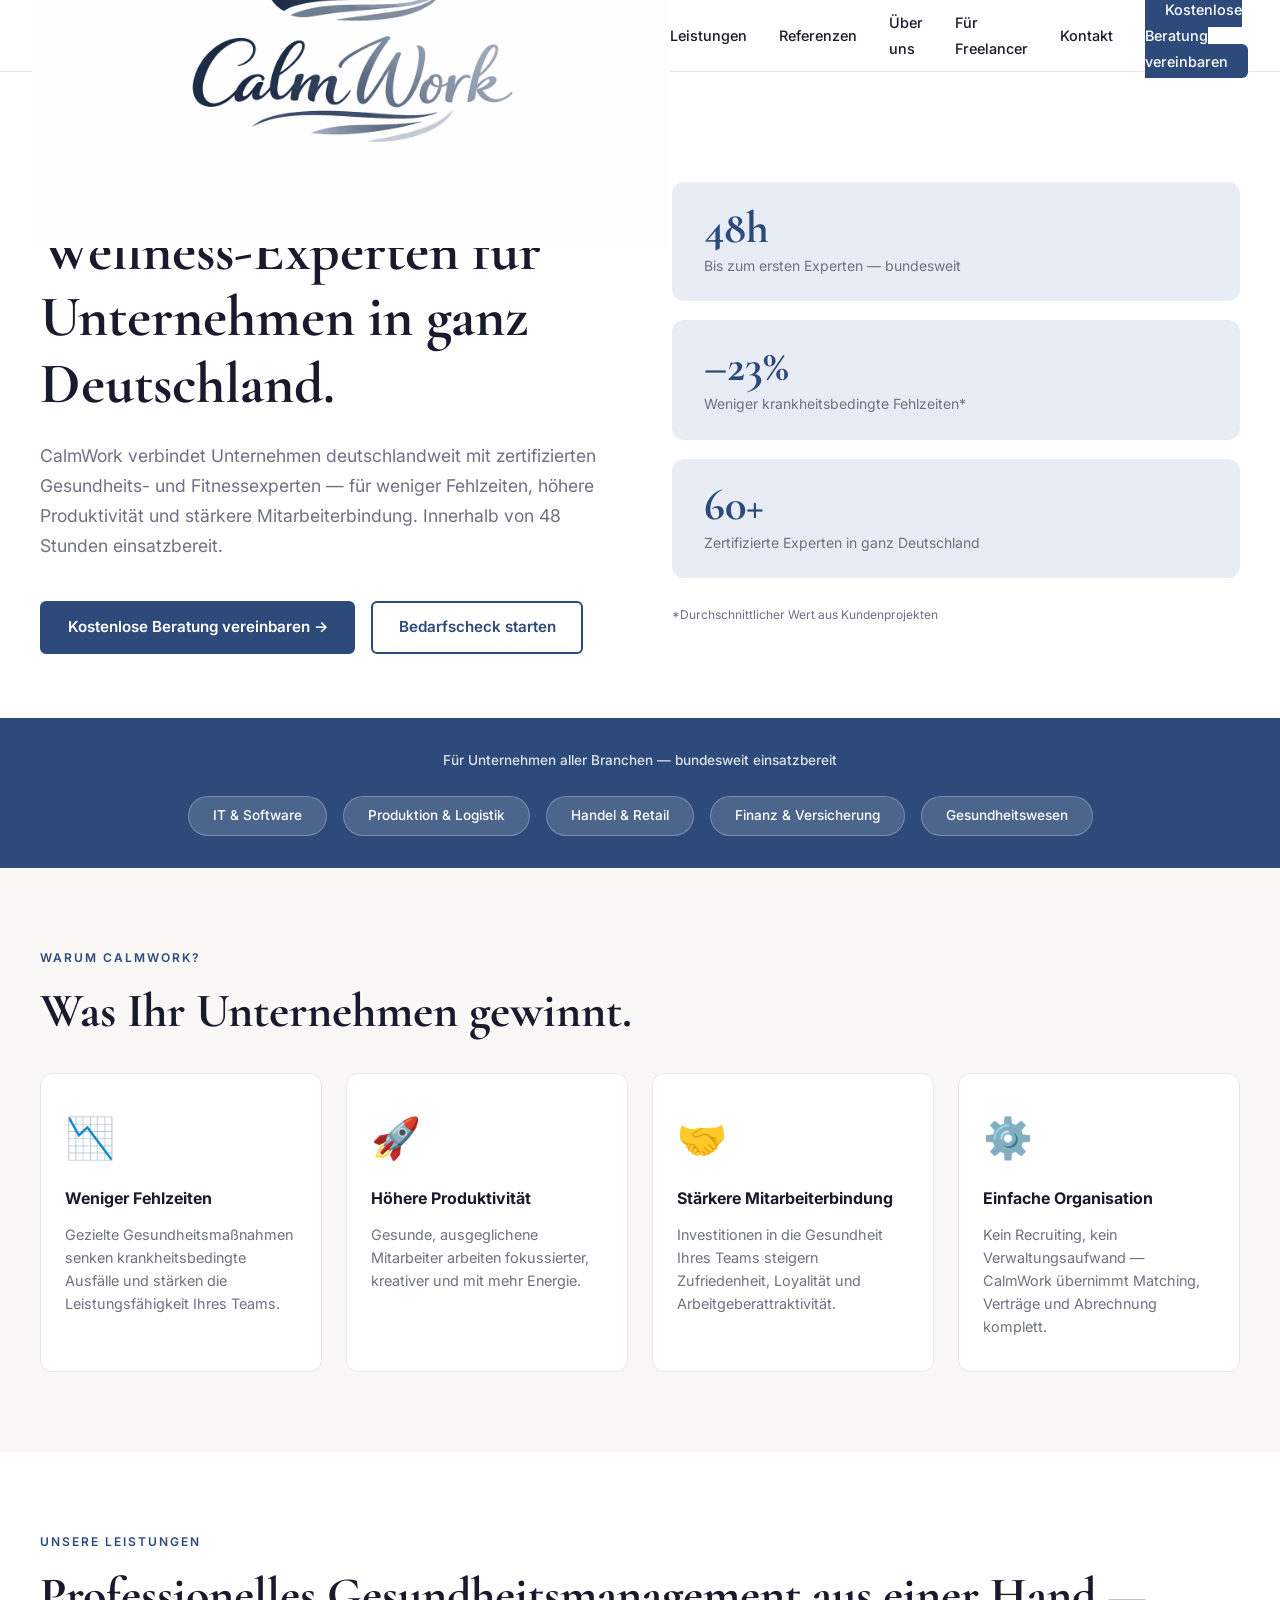
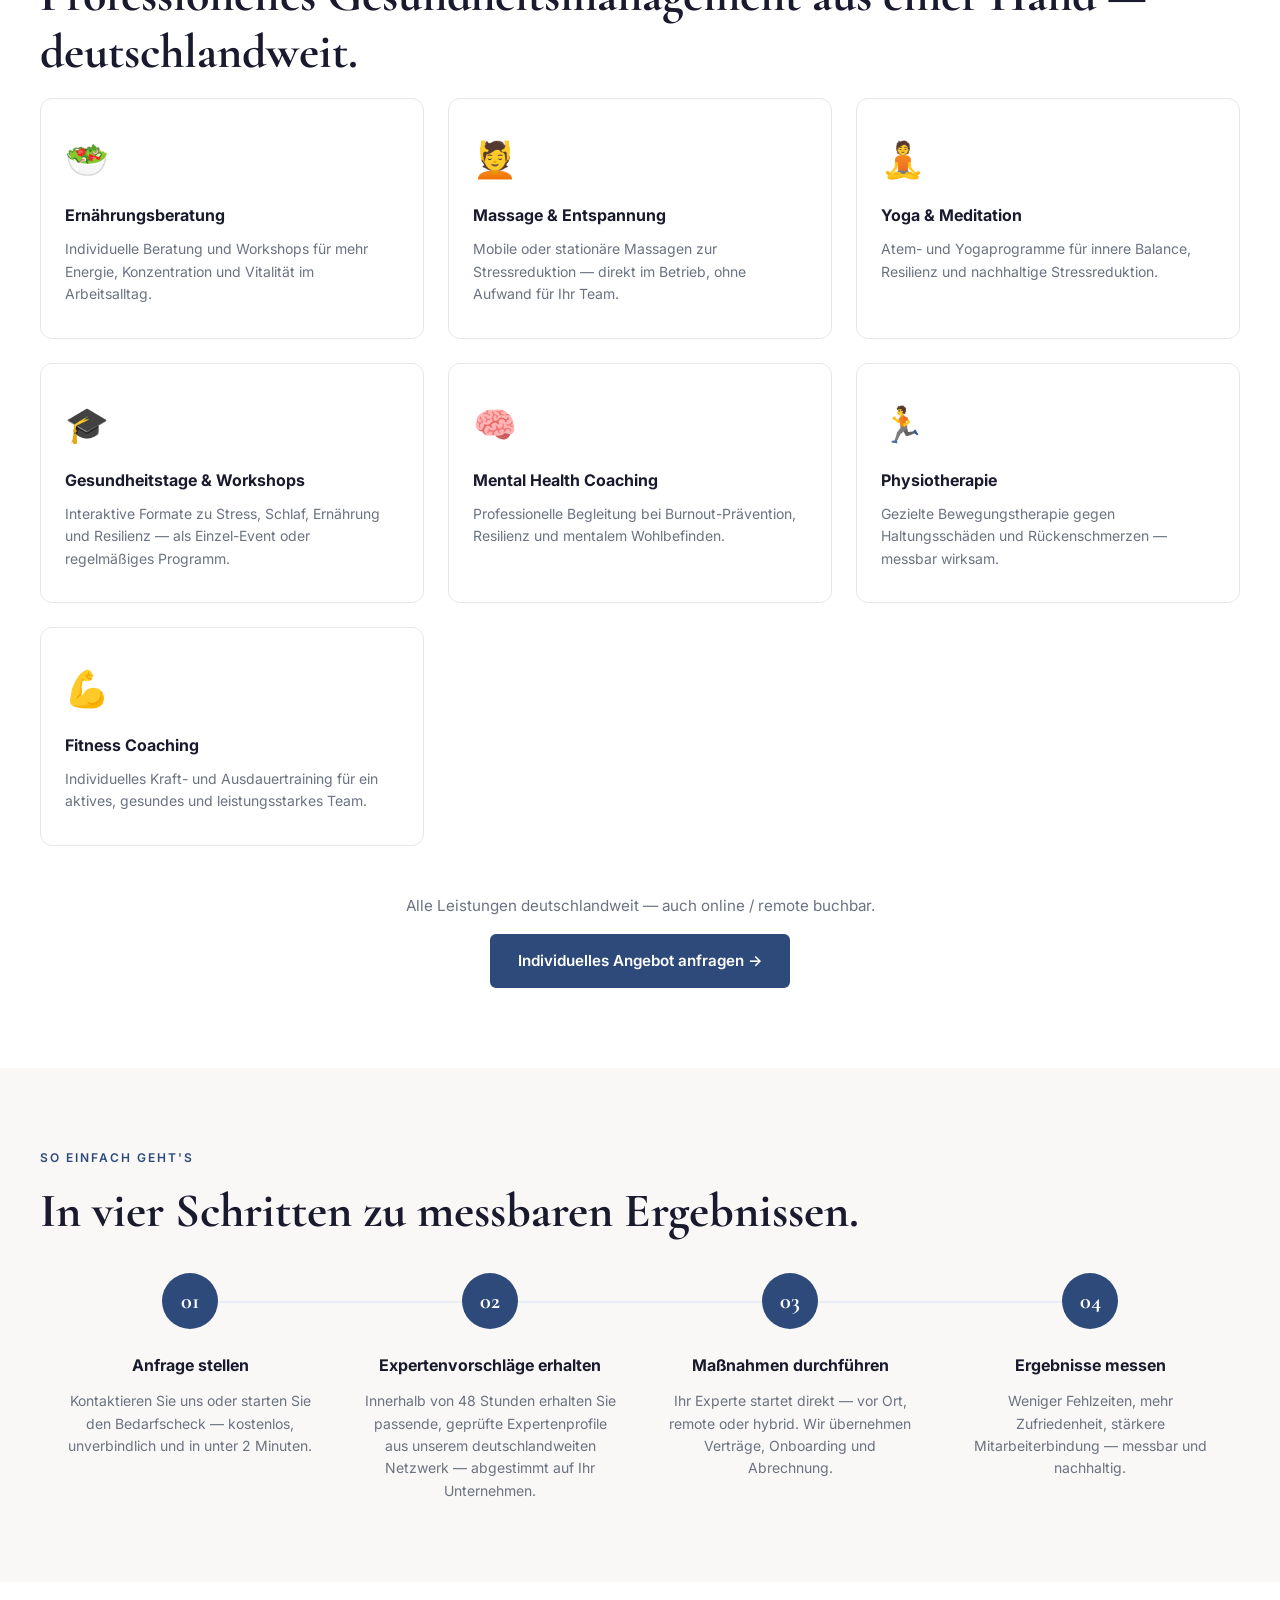
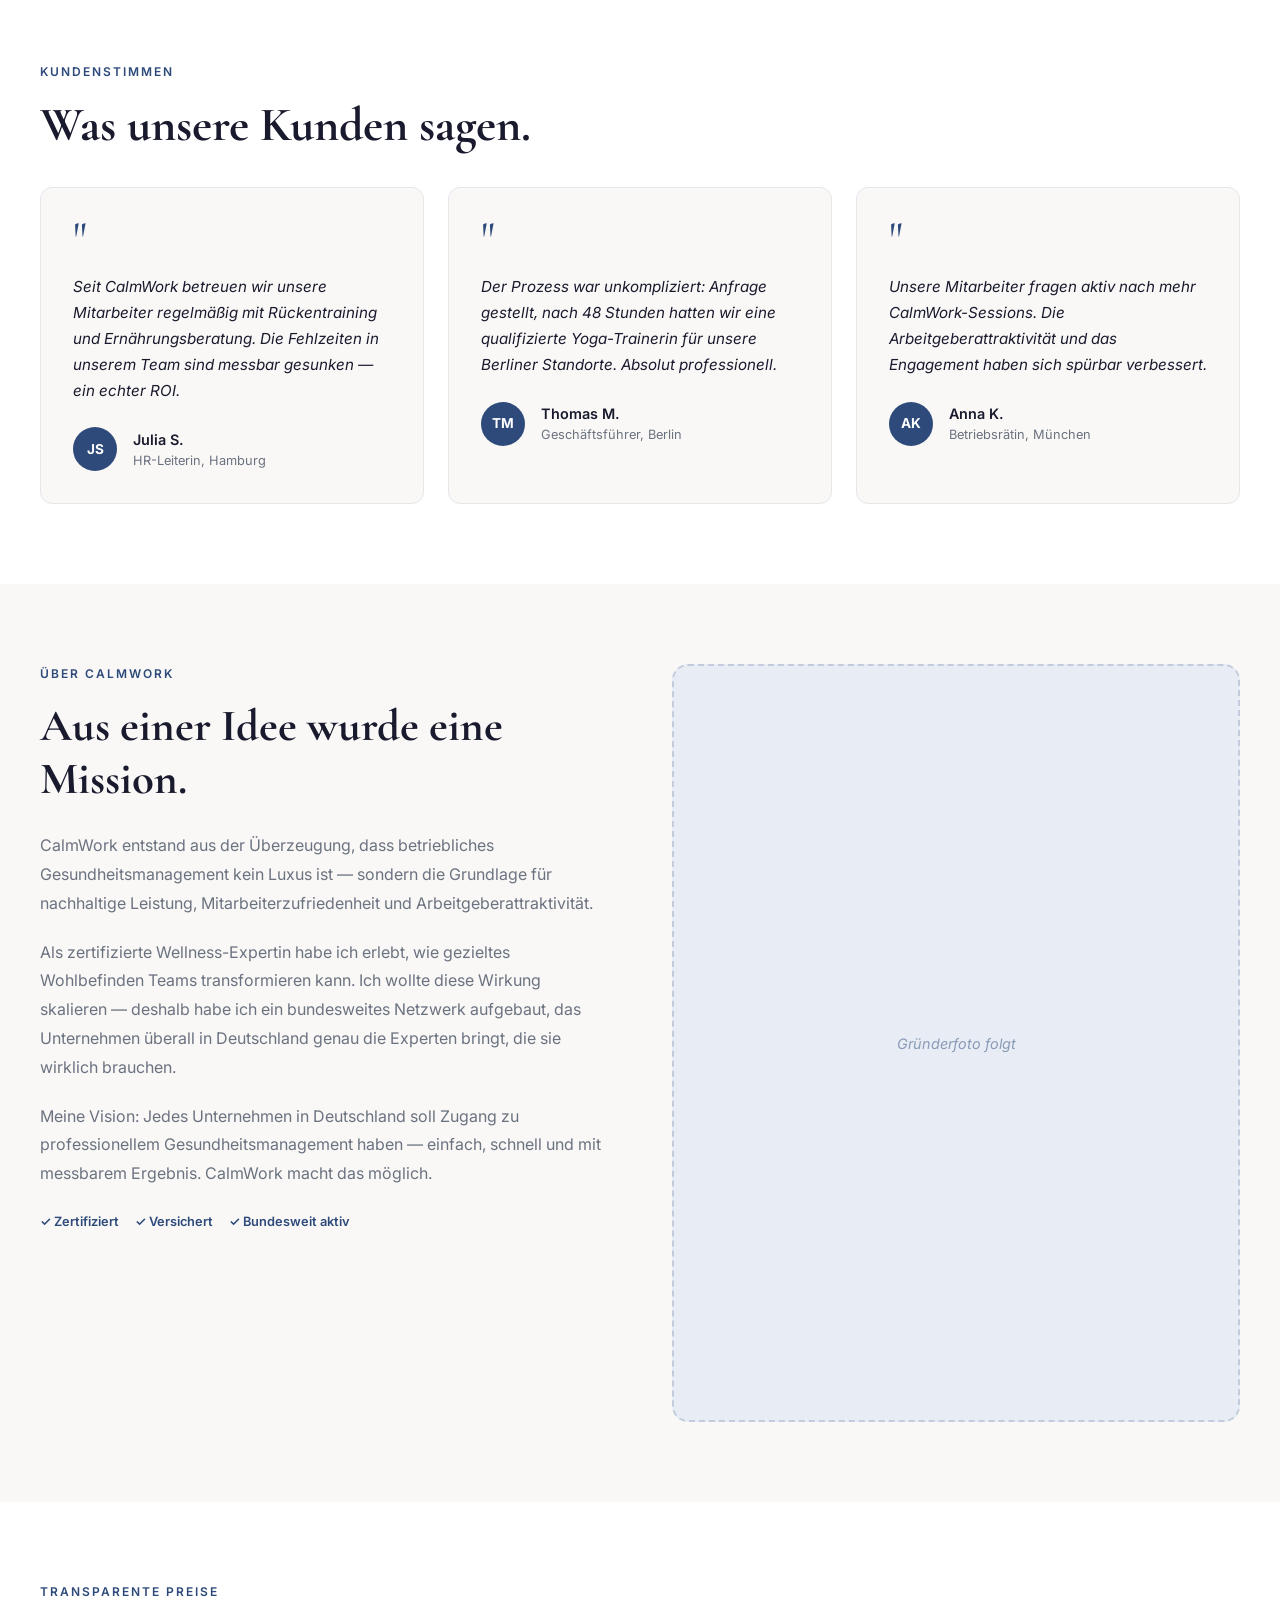
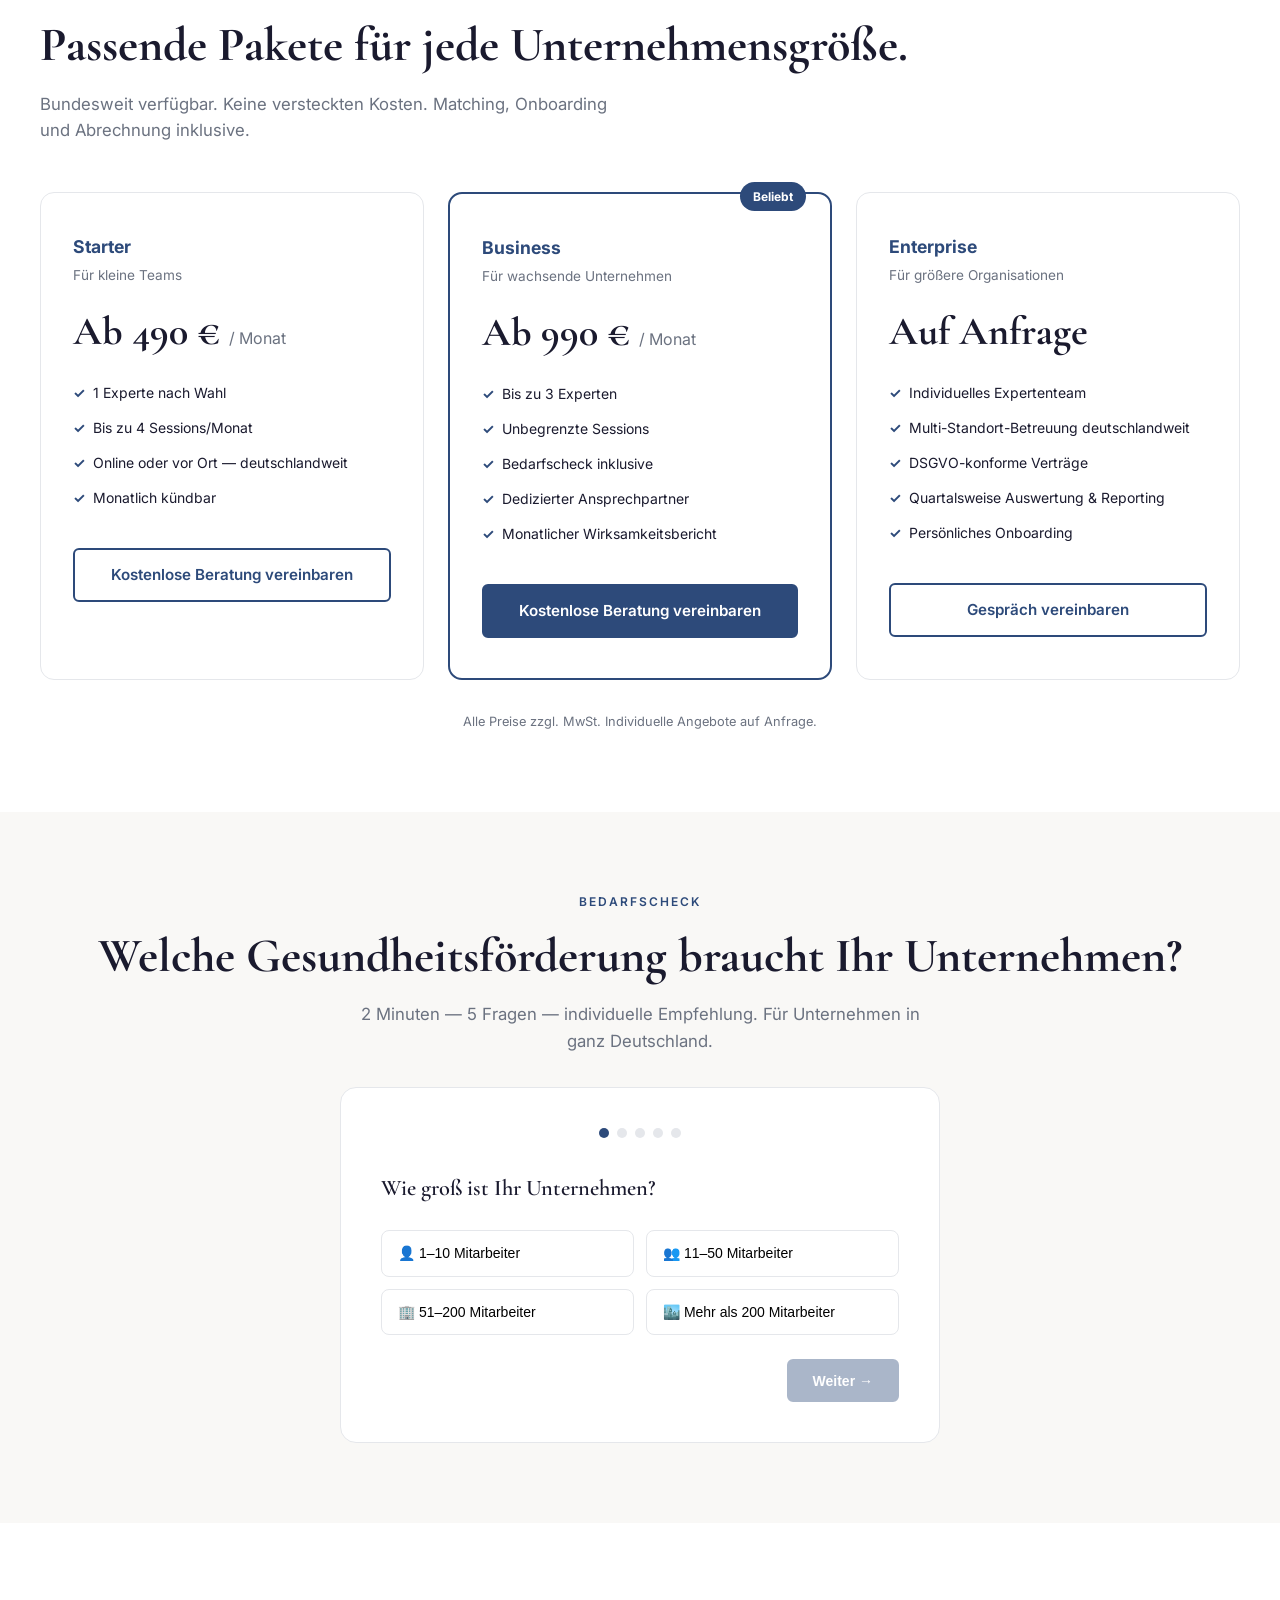
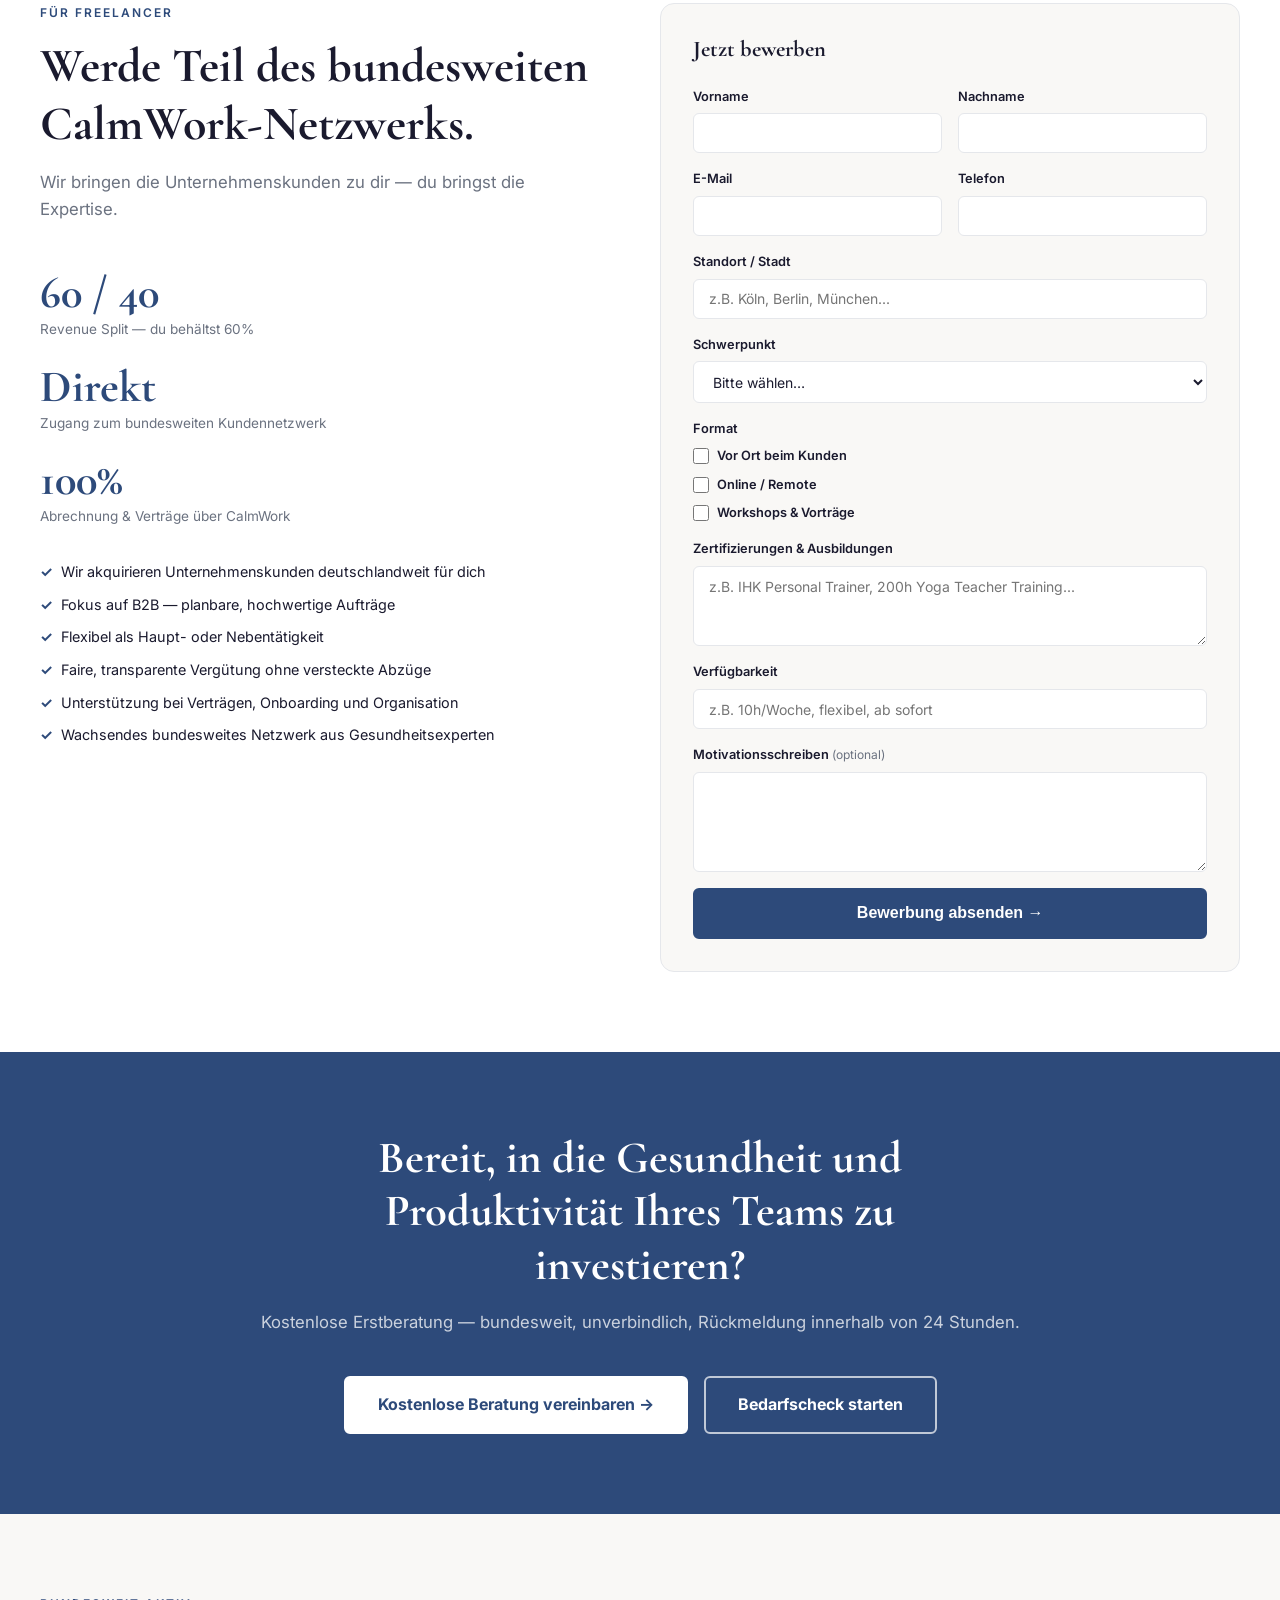
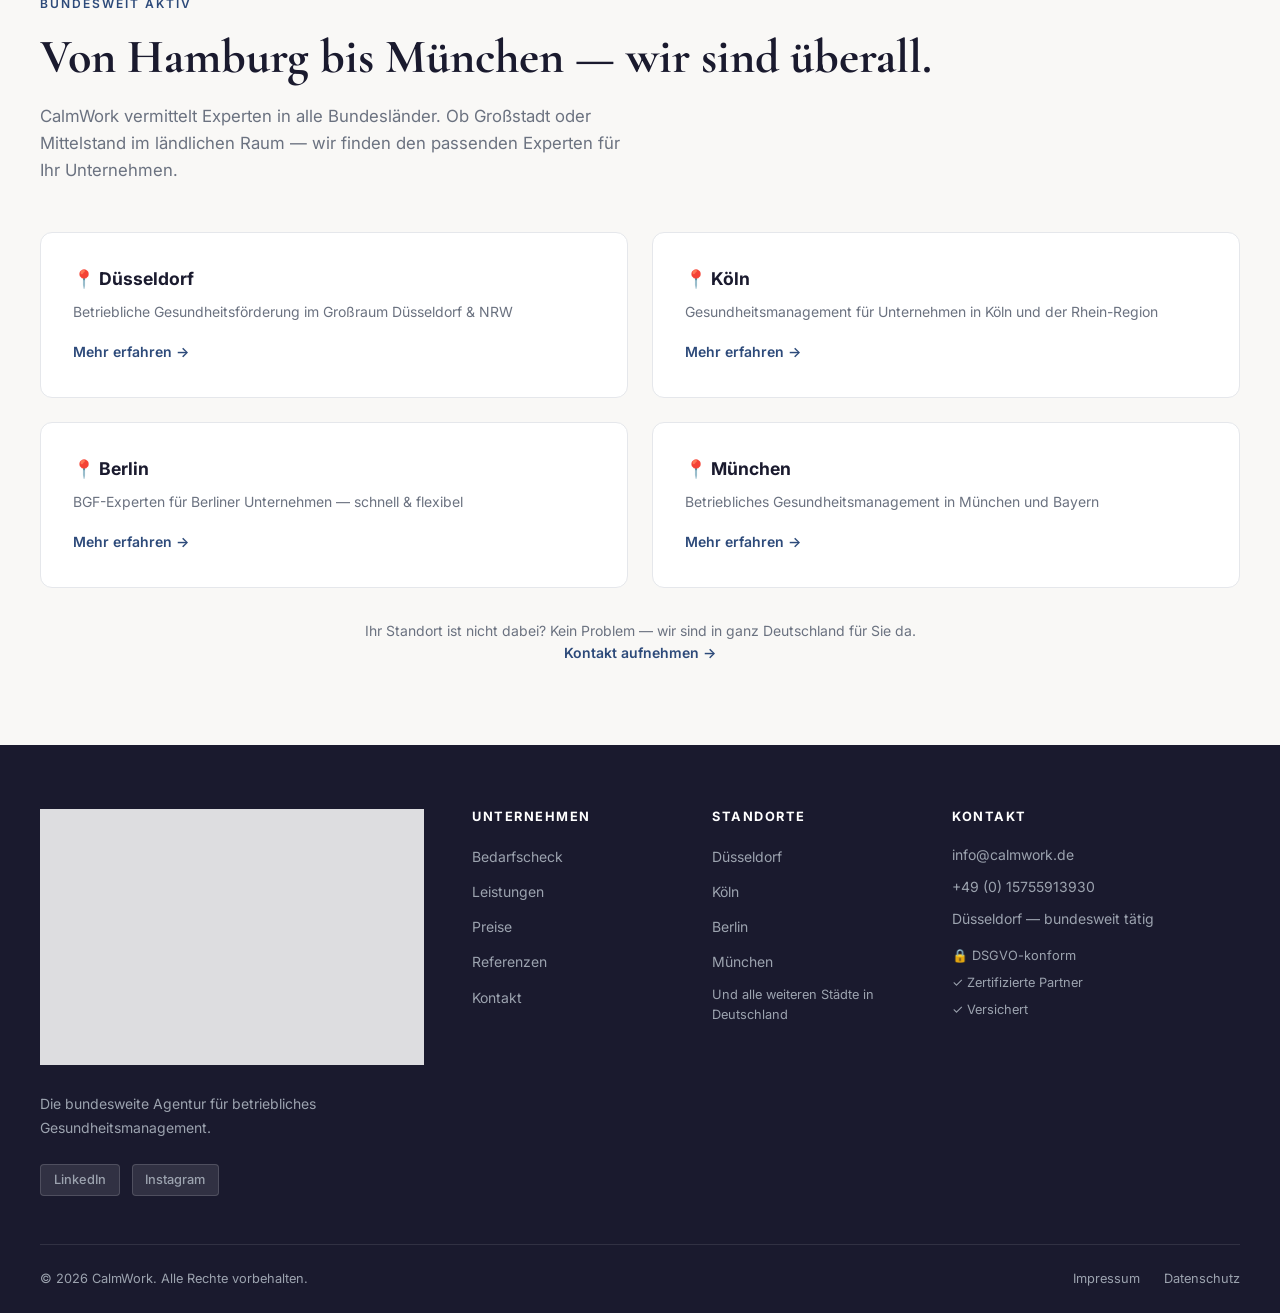
==== index.html @ df0a31f8 "Add files via upload" ====
<!-- CalmWork Website | Logo: ./logo.png -->
<!DOCTYPE html>
<html lang="de" hreflang="de">
<head>
  <meta charset="UTF-8">
  <meta name="viewport" content="width=device-width, initial-scale=1.0">
  <title>CalmWork – BGF Agentur | Betriebliches Gesundheitsmanagement deutschlandweit</title>
  <meta name="description" content="CalmWork vermittelt zertifizierte Gesundheits- und Fitness-Experten an Unternehmen in ganz Deutschland. Betriebliche Gesundheitsförderung — individuell, flexibel, in 48h.">
  <meta name="keywords" content="betriebliche Gesundheitsförderung Deutschland, BGF Agentur bundesweit, betriebliches Gesundheitsmanagement, BGM Agentur, Gesundheitsförderung Unternehmen, Fitness Coaching Betrieb, Mitarbeiterbindung Gesundheit, Fehlzeitenreduktion">
  <meta property="og:title" content="CalmWork – Betriebliches Gesundheitsmanagement deutschlandweit">
  <meta property="og:description" content="Zertifizierte BGF-Experten für Unternehmen in ganz Deutschland — weniger Fehlzeiten, mehr Produktivität, innerhalb von 48h.">
  <link rel="canonical" href="https://calmwork.de/">
  <link rel="preconnect" href="https://fonts.googleapis.com">
  <link rel="preconnect" href="https://fonts.gstatic.com" crossorigin>
  <link href="https://fonts.googleapis.com/css2?family=Cormorant+Garamond:wght@400;500;600;700&family=Inter:wght@400;500;600;700&display=swap" rel="stylesheet">
  <style>
    :root {
      --bg: #FFFFFF;
      --bg-soft: #F9F8F6;
      --navy: #2d4a7a;
      --navy-dark: #1a1a2e;
      --navy-light: #e8edf5;
      --text: #1a1a2e;
      --text-muted: #6b7280;
      --border: #e5e7eb;
      --footer-bg: #1a1a2e;
      --footer-text: #9ca3af;
    }

    *, *::before, *::after { box-sizing: border-box; margin: 0; padding: 0; }

    html { scroll-behavior: smooth; }

    body {
      font-family: 'Inter', sans-serif;
      color: var(--text);
      background: var(--bg);
      line-height: 1.6;
      overflow-x: hidden;
    }

    h1, h2, h3, h4 { font-family: 'Cormorant Garamond', serif; line-height: 1.2; }

    a { color: inherit; text-decoration: none; }
    a:focus-visible { outline: 2px solid var(--navy); outline-offset: 2px; border-radius: 2px; }

    img { max-width: 100%; height: auto; }

    /* ── NAV ── */
    nav {
      position: sticky;
      top: 0;
      z-index: 1000;
      background: var(--bg);
      border-bottom: 1px solid var(--border);
      padding: 0 2rem;
      display: flex;
      align-items: center;
      justify-content: space-between;
      height: 72px;
      transition: box-shadow 0.2s ease;
    }

    nav.scrolled { box-shadow: 0 2px 12px rgba(0,0,0,0.08); }

    .nav-logo { display: flex; align-items: center; }
    .nav-logo a { display: flex; align-items: center; }

    .nav-links {
      display: flex;
      align-items: center;
      gap: 2rem;
      list-style: none;
    }

    .nav-links a {
      font-size: 0.9rem;
      font-weight: 500;
      color: var(--text);
      transition: color 0.2s;
    }

    .nav-links a:hover { color: var(--navy); }

    .nav-cta {
      background: var(--navy);
      color: #fff !important;
      padding: 0.55rem 1.25rem;
      border-radius: 6px;
      font-weight: 600;
      font-size: 0.875rem;
      transition: background 0.2s, transform 0.15s;
    }

    .nav-cta:hover { background: var(--navy-dark); transform: translateY(-1px); }

    .hamburger {
      display: none;
      flex-direction: column;
      gap: 5px;
      cursor: pointer;
      background: none;
      border: none;
      padding: 4px;
    }

    .hamburger span {
      display: block;
      width: 24px;
      height: 2px;
      background: var(--text);
      transition: all 0.3s ease;
      transform-origin: center;
    }

    .hamburger.open span:nth-child(1) { transform: rotate(45deg) translate(5px, 5px); }
    .hamburger.open span:nth-child(2) { opacity: 0; }
    .hamburger.open span:nth-child(3) { transform: rotate(-45deg) translate(5px, -5px); }

    .mobile-overlay {
      display: none;
      position: fixed;
      inset: 0;
      background: var(--bg);
      z-index: 999;
      flex-direction: column;
      align-items: center;
      justify-content: center;
      gap: 2rem;
    }

    .mobile-overlay.open { display: flex; }

    .mobile-overlay a {
      font-size: 1.4rem;
      font-weight: 600;
      color: var(--text);
    }

    .mobile-overlay .nav-cta {
      font-size: 1rem;
      padding: 0.75rem 2rem;
    }

    .mobile-close {
      position: absolute;
      top: 1.5rem;
      right: 2rem;
      font-size: 2rem;
      background: none;
      border: none;
      cursor: pointer;
      color: var(--text);
      line-height: 1;
    }

    /* ── SECTION UTILITIES ── */
    section { padding: 5rem 2rem; }

    .container { max-width: 1200px; margin: 0 auto; }

    .section-label {
      font-family: 'Inter', sans-serif;
      font-size: 0.75rem;
      font-weight: 600;
      letter-spacing: 2px;
      text-transform: uppercase;
      color: var(--navy);
      margin-bottom: 1rem;
    }

    .section-heading {
      font-size: clamp(2rem, 4vw, 3rem);
      color: var(--text);
      margin-bottom: 1rem;
    }

    .section-sub {
      font-size: 1.05rem;
      color: var(--text-muted);
      margin-bottom: 3rem;
      max-width: 600px;
    }

    /* ── ANIMATIONS ── */
    .fade-in {
      opacity: 0;
      transform: translateY(24px);
      transition: opacity 0.55s ease, transform 0.55s ease;
    }

    .fade-in.visible { opacity: 1; transform: none; }

    .fade-in:nth-child(2) { transition-delay: 0.1s; }
    .fade-in:nth-child(3) { transition-delay: 0.2s; }
    .fade-in:nth-child(4) { transition-delay: 0.3s; }

    /* ── HERO ── */
    .hero {
      padding: 5rem 2rem 4rem;
      background: var(--bg);
    }

    .hero-inner {
      max-width: 1200px;
      margin: 0 auto;
      display: grid;
      grid-template-columns: 1fr 1fr;
      gap: 4rem;
      align-items: center;
    }

    .hero-headline {
      font-size: clamp(2.4rem, 5vw, 3.6rem);
      color: var(--navy-dark);
      line-height: 1.15;
      margin-bottom: 1.5rem;
    }

    .hero-sub {
      font-size: 1.1rem;
      color: var(--text-muted);
      margin-bottom: 2.5rem;
      line-height: 1.7;
    }

    .hero-ctas { display: flex; gap: 1rem; flex-wrap: wrap; }

    .btn-primary {
      background: var(--navy);
      color: #fff;
      padding: 0.8rem 1.6rem;
      border-radius: 6px;
      font-weight: 600;
      font-size: 0.95rem;
      border: 2px solid var(--navy);
      cursor: pointer;
      transition: background 0.2s, transform 0.15s;
      display: inline-block;
    }

    .btn-primary:hover { background: var(--navy-dark); border-color: var(--navy-dark); transform: translateY(-2px); }

    .btn-outline {
      background: transparent;
      color: var(--navy);
      padding: 0.8rem 1.6rem;
      border-radius: 6px;
      font-weight: 600;
      font-size: 0.95rem;
      border: 2px solid var(--navy);
      cursor: pointer;
      transition: background 0.2s, color 0.2s, transform 0.15s;
      display: inline-block;
    }

    .btn-outline:hover { background: var(--navy); color: #fff; transform: translateY(-2px); }

    .btn-outline:focus-visible, .btn-primary:focus-visible {
      outline: 2px solid var(--navy);
      outline-offset: 3px;
    }

    .hero-stats { display: flex; flex-direction: column; gap: 1.2rem; }

    .stat-card {
      background: var(--navy-light);
      border-radius: 12px;
      padding: 1.5rem 2rem;
    }

    .stat-number {
      font-family: 'Cormorant Garamond', serif;
      font-size: 2.8rem;
      font-weight: 700;
      color: var(--navy);
      line-height: 1;
      margin-bottom: 0.25rem;
    }

    .stat-label { font-size: 0.875rem; color: var(--text-muted); }

    .stat-note {
      font-size: 0.75rem;
      color: var(--text-muted);
      margin-top: 0.5rem;
    }

    /* ── TRUST BAR ── */
    .trust-bar {
      background: var(--navy);
      color: #fff;
      padding: 2rem;
      text-align: center;
    }

    .trust-bar-label {
      font-size: 0.85rem;
      font-weight: 500;
      margin-bottom: 1.5rem;
      opacity: 0.85;
    }

    .trust-logos {
      display: flex;
      justify-content: center;
      gap: 1rem;
      flex-wrap: wrap;
    }

    .trust-logo-badge {
      background: rgba(255,255,255,0.15);
      border: 1px solid rgba(255,255,255,0.25);
      border-radius: 999px;
      padding: 0.5rem 1.5rem;
      font-size: 0.85rem;
      font-weight: 500;
    }

    /* ── OUTCOMES ── */
    .outcomes { background: var(--bg-soft); }

    .outcomes-grid {
      display: grid;
      grid-template-columns: repeat(4, 1fr);
      gap: 1.5rem;
      margin-top: 2rem;
    }

    .outcome-card {
      background: var(--bg);
      border: 1px solid var(--border);
      border-radius: 12px;
      padding: 2rem 1.5rem;
    }

    .outcome-icon { font-size: 2.5rem; margin-bottom: 1rem; }

    .outcome-title {
      font-family: 'Inter', sans-serif;
      font-weight: 700;
      font-size: 1rem;
      margin-bottom: 0.75rem;
      color: var(--text);
    }

    .outcome-desc { font-size: 0.9rem; color: var(--text-muted); line-height: 1.6; }

    /* ── LEISTUNGEN ── */
    .leistungen { background: var(--bg); }

    .services-grid {
      display: grid;
      grid-template-columns: repeat(3, 1fr);
      gap: 1.5rem;
    }

    .service-card {
      background: var(--bg);
      border: 1px solid var(--border);
      border-radius: 12px;
      padding: 2rem 1.5rem;
      transition: border-color 0.2s ease, transform 0.2s ease, box-shadow 0.2s ease;
      cursor: default;
    }

    .service-card:hover {
      border-color: var(--navy);
      transform: translateY(-2px);
      box-shadow: 0 8px 24px rgba(45,74,122,0.1);
    }

    .service-icon { font-size: 2.2rem; margin-bottom: 1rem; }

    .service-title {
      font-family: 'Inter', sans-serif;
      font-weight: 700;
      font-size: 1rem;
      margin-bottom: 0.6rem;
    }

    .service-desc { font-size: 0.875rem; color: var(--text-muted); line-height: 1.6; }

    .services-cta {
      text-align: center;
      margin-top: 3rem;
    }

    .services-cta p {
      font-size: 0.95rem;
      color: var(--text-muted);
      margin-bottom: 1rem;
    }

    /* ── HOW IT WORKS ── */
    .how-it-works { background: var(--bg-soft); }

    .steps-grid {
      display: grid;
      grid-template-columns: repeat(4, 1fr);
      gap: 0;
      margin-top: 2rem;
      position: relative;
    }

    .steps-grid::before {
      content: '';
      position: absolute;
      top: 28px;
      left: calc(12.5% + 28px);
      right: calc(12.5% + 28px);
      height: 2px;
      background: var(--navy-light);
      z-index: 0;
    }

    .step {
      padding: 0 1.5rem;
      text-align: center;
      position: relative;
      z-index: 1;
    }

    .step-number {
      width: 56px;
      height: 56px;
      border-radius: 50%;
      background: var(--navy);
      color: #fff;
      font-family: 'Cormorant Garamond', serif;
      font-size: 1.4rem;
      font-weight: 700;
      display: flex;
      align-items: center;
      justify-content: center;
      margin: 0 auto 1.5rem;
    }

    .step-title {
      font-family: 'Inter', sans-serif;
      font-weight: 700;
      font-size: 1rem;
      margin-bottom: 0.75rem;
    }

    .step-desc { font-size: 0.875rem; color: var(--text-muted); line-height: 1.6; }

    /* ── REFERENZEN ── */
    .referenzen { background: var(--bg); }

    .testimonials-grid {
      display: grid;
      grid-template-columns: repeat(3, 1fr);
      gap: 1.5rem;
      margin-top: 2rem;
    }

    .testimonial-card {
      background: var(--bg-soft);
      border: 1px solid var(--border);
      border-radius: 12px;
      padding: 2rem;
    }

    .quote-mark {
      font-family: 'Cormorant Garamond', serif;
      font-size: 3rem;
      color: var(--navy);
      line-height: 0.8;
      margin-bottom: 1rem;
    }

    .quote-text {
      font-size: 0.95rem;
      color: var(--text);
      line-height: 1.7;
      margin-bottom: 1.5rem;
      font-style: italic;
    }

    .testimonial-author {
      display: flex;
      align-items: center;
      gap: 1rem;
    }

    .avatar {
      width: 44px;
      height: 44px;
      border-radius: 50%;
      background: var(--navy);
      color: #fff;
      font-weight: 700;
      font-size: 0.85rem;
      display: flex;
      align-items: center;
      justify-content: center;
      flex-shrink: 0;
    }

    .author-name { font-weight: 600; font-size: 0.9rem; }
    .author-title { font-size: 0.8rem; color: var(--text-muted); }

    /* ── ABOUT ── */
    .about { background: var(--bg-soft); }

    .about-inner {
      max-width: 1200px;
      margin: 0 auto;
      display: grid;
      grid-template-columns: 1fr 1fr;
      gap: 4rem;
      align-items: start;
    }

    .about-heading {
      font-size: clamp(2rem, 4vw, 2.8rem);
      color: var(--text);
      margin-bottom: 1.5rem;
    }

    .about-text {
      font-size: 1rem;
      color: var(--text-muted);
      line-height: 1.8;
      margin-bottom: 1.25rem;
    }

    .trust-badges {
      display: flex;
      gap: 1rem;
      flex-wrap: wrap;
      margin-top: 1.5rem;
    }

    .trust-badge {
      font-size: 0.8rem;
      font-weight: 600;
      color: var(--navy);
      display: flex;
      align-items: center;
      gap: 0.3rem;
    }

    .founder-photo {
      background: var(--navy-light);
      border-radius: 16px;
      aspect-ratio: 3/4;
      display: flex;
      align-items: center;
      justify-content: center;
      border: 2px dashed rgba(45,74,122,0.2);
    }

    .founder-photo-placeholder {
      color: var(--navy);
      opacity: 0.5;
      font-style: italic;
      font-size: 0.9rem;
      text-align: center;
      padding: 2rem;
    }

    /* ── PRICING ── */
    .pricing { background: var(--bg); }

    .pricing-grid {
      display: grid;
      grid-template-columns: repeat(3, 1fr);
      gap: 1.5rem;
      margin-top: 2rem;
    }

    .pricing-card {
      border: 1px solid var(--border);
      border-radius: 14px;
      padding: 2.5rem 2rem;
      position: relative;
    }

    .pricing-card.featured {
      border: 2px solid var(--navy);
    }

    .pricing-badge {
      position: absolute;
      top: -12px;
      right: 1.5rem;
      background: var(--navy);
      color: #fff;
      font-size: 0.75rem;
      font-weight: 700;
      padding: 0.3rem 0.8rem;
      border-radius: 20px;
    }

    .pricing-tier {
      font-family: 'Inter', sans-serif;
      font-weight: 700;
      font-size: 1.1rem;
      color: var(--navy);
      margin-bottom: 0.25rem;
    }

    .pricing-tagline {
      font-size: 0.85rem;
      color: var(--text-muted);
      margin-bottom: 1.5rem;
    }

    .pricing-price {
      font-family: 'Cormorant Garamond', serif;
      font-size: 2.5rem;
      font-weight: 700;
      color: var(--text);
      margin-bottom: 1.5rem;
      line-height: 1;
    }

    .pricing-price span {
      font-size: 1rem;
      font-family: 'Inter', sans-serif;
      font-weight: 400;
      color: var(--text-muted);
    }

    .pricing-features {
      list-style: none;
      margin-bottom: 2rem;
    }

    .pricing-features li {
      font-size: 0.875rem;
      color: var(--text);
      padding: 0.4rem 0;
      display: flex;
      align-items: flex-start;
      gap: 0.5rem;
    }

    .pricing-features li::before {
      content: '✓';
      color: var(--navy);
      font-weight: 700;
      flex-shrink: 0;
    }

    .pricing-note {
      text-align: center;
      font-size: 0.8rem;
      color: var(--text-muted);
      margin-top: 2rem;
    }

    /* ── QUIZ ── */
    .quiz-section { background: var(--bg-soft); }

    .quiz-card {
      background: var(--bg);
      border: 1px solid var(--border);
      border-radius: 16px;
      max-width: 600px;
      margin: 2rem auto 0;
      padding: 2.5rem;
    }

    .quiz-progress {
      display: flex;
      gap: 0.5rem;
      margin-bottom: 2rem;
      justify-content: center;
    }

    .quiz-dot {
      width: 10px;
      height: 10px;
      border-radius: 50%;
      background: var(--border);
      transition: background 0.2s;
    }

    .quiz-dot.active { background: var(--navy); }
    .quiz-dot.done { background: #8fa8c8; }

    .quiz-question {
      font-family: 'Cormorant Garamond', serif;
      font-size: 1.4rem;
      font-weight: 600;
      margin-bottom: 1.5rem;
      color: var(--text);
    }

    .quiz-options { display: grid; grid-template-columns: 1fr 1fr; gap: 0.75rem; }

    .quiz-option {
      border: 1.5px solid var(--border);
      border-radius: 8px;
      padding: 0.9rem 1rem;
      cursor: pointer;
      font-size: 0.875rem;
      font-weight: 500;
      transition: border-color 0.2s, background 0.2s;
      background: var(--bg);
      text-align: left;
      display: flex;
      align-items: center;
      gap: 0.5rem;
    }

    .quiz-option:hover { border-color: var(--navy); background: var(--navy-light); }
    .quiz-option.selected { border-color: var(--navy); background: var(--navy-light); }
    .quiz-option:focus-visible { outline: 2px solid var(--navy); outline-offset: 2px; }

    .quiz-nav {
      display: flex;
      justify-content: space-between;
      margin-top: 1.5rem;
      gap: 1rem;
    }

    .quiz-btn {
      padding: 0.7rem 1.5rem;
      border-radius: 6px;
      font-weight: 600;
      font-size: 0.875rem;
      cursor: pointer;
      transition: all 0.2s;
      border: 2px solid var(--navy);
    }

    .quiz-btn-next {
      background: var(--navy);
      color: #fff;
      margin-left: auto;
    }

    .quiz-btn-next:disabled { opacity: 0.4; cursor: not-allowed; }

    .quiz-btn-back {
      background: transparent;
      color: var(--navy);
    }

    .quiz-btn-back:hover { background: var(--navy-light); }
    .quiz-btn-next:not(:disabled):hover { background: var(--navy-dark); border-color: var(--navy-dark); }
    .quiz-btn:focus-visible { outline: 2px solid var(--navy); outline-offset: 3px; }

    .quiz-result { display: none; text-align: center; }
    .quiz-result.visible { display: block; }

    .quiz-result-icon { font-size: 3rem; margin-bottom: 1rem; }

    .quiz-result-title {
      font-family: 'Cormorant Garamond', serif;
      font-size: 1.8rem;
      color: var(--navy);
      margin-bottom: 0.75rem;
    }

    .quiz-result-desc { font-size: 0.95rem; color: var(--text-muted); margin-bottom: 1.5rem; line-height: 1.7; }

    .quiz-tags {
      display: flex;
      flex-wrap: wrap;
      gap: 0.5rem;
      justify-content: center;
      margin-bottom: 2rem;
    }

    .quiz-tag {
      background: var(--navy);
      color: #fff;
      border-radius: 20px;
      padding: 0.3rem 0.9rem;
      font-size: 0.8rem;
      font-weight: 500;
    }

    .quiz-result-ctas { display: flex; gap: 1rem; justify-content: center; flex-wrap: wrap; }

    .quiz-step { display: none; animation: fadeQ 0.2s ease; }
    .quiz-step.active { display: block; }
    @keyframes fadeQ { from { opacity: 0; } to { opacity: 1; } }

    /* ── FREELANCER ── */
    .freelancer { background: var(--bg); }

    .freelancer-inner {
      max-width: 1200px;
      margin: 0 auto;
      display: grid;
      grid-template-columns: 1fr 1fr;
      gap: 4rem;
      align-items: start;
    }

    .freelancer-stats {
      display: flex;
      flex-direction: column;
      gap: 1.5rem;
      margin: 2rem 0;
    }

    .freelancer-stat-number {
      font-family: 'Cormorant Garamond', serif;
      font-size: 2.8rem;
      font-weight: 700;
      color: var(--navy);
      line-height: 1;
    }

    .freelancer-stat-label { font-size: 0.85rem; color: var(--text-muted); margin-top: 0.2rem; }

    .freelancer-bullets { list-style: none; display: flex; flex-direction: column; gap: 0.6rem; }

    .freelancer-bullets li { font-size: 0.9rem; color: var(--text); display: flex; align-items: flex-start; gap: 0.5rem; }

    .freelancer-bullets li::before { content: '✓'; color: var(--navy); font-weight: 700; flex-shrink: 0; }

    .apply-form {
      background: var(--bg-soft);
      border: 1px solid var(--border);
      border-radius: 14px;
      padding: 2rem;
    }

    .apply-form h3 {
      font-size: 1.4rem;
      margin-bottom: 1.5rem;
    }

    .form-row { display: grid; grid-template-columns: 1fr 1fr; gap: 1rem; }

    .form-group { display: flex; flex-direction: column; gap: 0.4rem; margin-bottom: 1rem; }

    .form-group label { font-size: 0.8rem; font-weight: 600; color: var(--text); }

    .form-group input,
    .form-group select,
    .form-group textarea {
      border: 1.5px solid var(--border);
      border-radius: 6px;
      padding: 0.65rem 0.9rem;
      font-size: 0.875rem;
      font-family: 'Inter', sans-serif;
      background: var(--bg);
      color: var(--text);
      transition: border-color 0.2s;
    }

    .form-group input:focus,
    .form-group select:focus,
    .form-group textarea:focus {
      border-color: var(--navy);
      outline: none;
    }

    .form-group textarea { min-height: 80px; resize: vertical; }

    .checkboxes { display: flex; flex-direction: column; gap: 0.5rem; }

    .checkbox-label {
      display: flex;
      align-items: center;
      gap: 0.5rem;
      font-size: 0.875rem;
      cursor: pointer;
    }

    .checkbox-label input[type="checkbox"] { accent-color: var(--navy); width: 16px; height: 16px; }

    .optional-tag { font-size: 0.75rem; color: var(--text-muted); font-weight: 400; }

    .apply-success {
      display: none;
      text-align: center;
      padding: 2rem;
    }

    .apply-success.visible { display: block; }
    .apply-success-icon { font-size: 3rem; margin-bottom: 1rem; }
    .apply-success h3 { font-size: 1.5rem; margin-bottom: 0.75rem; }
    .apply-success p { font-size: 0.95rem; color: var(--text-muted); line-height: 1.7; }

    /* ── FINAL CTA ── */
    .final-cta {
      background: var(--navy);
      padding: 5rem 2rem;
      text-align: center;
    }

    .final-cta-heading {
      font-size: clamp(2rem, 4vw, 2.8rem);
      color: #fff;
      margin-bottom: 1rem;
      max-width: 700px;
      margin-left: auto;
      margin-right: auto;
    }

    .final-cta-sub {
      font-size: 1.05rem;
      color: rgba(255,255,255,0.75);
      margin-bottom: 2.5rem;
    }

    .final-cta-btns { display: flex; gap: 1rem; justify-content: center; flex-wrap: wrap; }

    .btn-white {
      background: #fff;
      color: var(--navy);
      padding: 0.9rem 2rem;
      border-radius: 6px;
      font-weight: 700;
      font-size: 1rem;
      border: 2px solid #fff;
      transition: all 0.2s;
      display: inline-block;
    }

    .btn-white:hover { background: transparent; color: #fff; transform: translateY(-2px); }
    .btn-white:focus-visible { outline: 2px solid #fff; outline-offset: 3px; }

    .btn-white-outline {
      background: transparent;
      color: #fff;
      padding: 0.9rem 2rem;
      border-radius: 6px;
      font-weight: 700;
      font-size: 1rem;
      border: 2px solid rgba(255,255,255,0.7);
      transition: all 0.2s;
      display: inline-block;
    }

    .btn-white-outline:hover { background: rgba(255,255,255,0.1); transform: translateY(-2px); }
    .btn-white-outline:focus-visible { outline: 2px solid #fff; outline-offset: 3px; }

    /* ── CITY CARDS ── */
    .cities { background: var(--bg-soft); }

    .cities-grid {
      display: grid;
      grid-template-columns: repeat(2, 1fr);
      gap: 1.5rem;
      margin-top: 2rem;
    }

    .city-card {
      background: var(--bg);
      border: 1px solid var(--border);
      border-radius: 12px;
      padding: 2rem;
      transition: transform 0.2s, box-shadow 0.2s, border-color 0.2s;
    }

    .city-card:hover {
      transform: translateY(-3px);
      box-shadow: 0 8px 24px rgba(45,74,122,0.1);
      border-color: var(--navy);
    }

    .city-name {
      font-family: 'Inter', sans-serif;
      font-weight: 700;
      font-size: 1.1rem;
      margin-bottom: 0.5rem;
    }

    .city-desc { font-size: 0.875rem; color: var(--text-muted); margin-bottom: 1rem; }

    .city-link { font-size: 0.875rem; font-weight: 600; color: var(--navy); }
    .city-link:hover { text-decoration: underline; }

    .cities-note { text-align: center; margin-top: 2rem; font-size: 0.875rem; color: var(--text-muted); }
    .cities-note a { color: var(--navy); font-weight: 600; }

    /* ── FOOTER ── */
    footer {
      background: var(--footer-bg);
      color: var(--footer-text);
      padding: 4rem 2rem 0;
    }

    .footer-inner {
      max-width: 1200px;
      margin: 0 auto;
      display: grid;
      grid-template-columns: 2fr 1fr 1fr 1.5fr;
      gap: 3rem;
      padding-bottom: 3rem;
    }

    .footer-brand-desc {
      font-size: 0.875rem;
      line-height: 1.7;
      margin: 1.25rem 0 1.5rem;
    }

    .footer-socials { display: flex; gap: 0.75rem; flex-wrap: wrap; }

    .footer-social-badge {
      background: rgba(255,255,255,0.1);
      border: 1px solid rgba(255,255,255,0.15);
      border-radius: 4px;
      padding: 0.3rem 0.8rem;
      font-size: 0.8rem;
      font-weight: 500;
      color: var(--footer-text);
      transition: background 0.2s;
    }

    .footer-social-badge:hover { background: rgba(255,255,255,0.18); }

    .footer-col h4 {
      font-family: 'Inter', sans-serif;
      font-size: 0.8rem;
      font-weight: 700;
      letter-spacing: 1.5px;
      text-transform: uppercase;
      color: #fff;
      margin-bottom: 1.25rem;
    }

    .footer-links { list-style: none; display: flex; flex-direction: column; gap: 0.6rem; }

    .footer-links a {
      font-size: 0.875rem;
      color: var(--footer-text);
      transition: color 0.2s;
    }

    .footer-links a:hover { color: #fff; }

    .footer-contact-item {
      display: flex;
      gap: 0.5rem;
      font-size: 0.875rem;
      margin-bottom: 0.6rem;
    }

    .footer-contact-item a {
      color: var(--footer-text);
      transition: color 0.2s;
    }

    .footer-contact-item a:hover { color: #fff; }

    .footer-trust { display: flex; flex-direction: column; gap: 0.4rem; margin-top: 1rem; }

    .footer-trust-item { font-size: 0.8rem; display: flex; align-items: center; gap: 0.3rem; }

    .footer-bottom {
      border-top: 1px solid rgba(255,255,255,0.1);
      padding: 1.5rem 0;
      max-width: 1200px;
      margin: 0 auto;
      display: flex;
      justify-content: space-between;
      align-items: center;
      font-size: 0.8rem;
    }

    .footer-bottom-links { display: flex; gap: 1.5rem; }

    .footer-bottom a {
      color: var(--footer-text);
      transition: color 0.2s;
    }

    .footer-bottom a:hover { color: #fff; }

    /* ── RESPONSIVE ── */
    @media (max-width: 1024px) {
      .outcomes-grid { grid-template-columns: repeat(2, 1fr); }
      .services-grid { grid-template-columns: repeat(2, 1fr); }
      .steps-grid { grid-template-columns: repeat(2, 1fr); }
      .steps-grid::before { display: none; }
      .pricing-grid { grid-template-columns: repeat(2, 1fr); }
      .footer-inner { grid-template-columns: 1fr 1fr; gap: 2rem; }
    }

    @media (max-width: 768px) {
      nav { padding: 0 1rem; }
      .nav-links, .nav-cta-wrap { display: none; }
      .hamburger { display: flex; }

      section { padding: 3.5rem 1.25rem; }

      .hero { padding: 3rem 1.25rem; }
      .hero-inner { grid-template-columns: 1fr; gap: 2.5rem; }

      .outcomes-grid { grid-template-columns: 1fr; }
      .services-grid { grid-template-columns: 1fr; }
      .steps-grid { grid-template-columns: 1fr; gap: 2rem; }
      .testimonials-grid { grid-template-columns: 1fr; }
      .about-inner { grid-template-columns: 1fr; }
      .pricing-grid { grid-template-columns: 1fr; }
      .freelancer-inner { grid-template-columns: 1fr; }
      .cities-grid { grid-template-columns: 1fr; }
      .footer-inner { grid-template-columns: 1fr; gap: 2rem; }
      .footer-bottom { flex-direction: column; gap: 1rem; text-align: center; }

      .quiz-options { grid-template-columns: 1fr; }
      .form-row { grid-template-columns: 1fr; }
    }
  </style>
</head>
<body>

<!-- ── NAV ── -->
<nav id="main-nav" role="navigation" aria-label="Hauptnavigation">
  <div class="nav-logo">
    <a href="index.html" aria-label="CalmWork Startseite">
      <img src="./logo.png" height="24" alt="CalmWork">
    </a>
  </div>
  <ul class="nav-links">
    <li><a href="#leistungen">Leistungen</a></li>
    <li><a href="#referenzen">Referenzen</a></li>
    <li><a href="#about">Über uns</a></li>
    <li><a href="#freelancer">Für Freelancer</a></li>
    <li><a href="mailto:info@calmwork.de">Kontakt</a></li>
    <li class="nav-cta-wrap"><a href="mailto:info@calmwork.de" class="nav-cta">Kostenlose Beratung vereinbaren</a></li>
  </ul>
  <button class="hamburger" id="hamburger" aria-label="Menü öffnen" aria-expanded="false">
    <span></span><span></span><span></span>
  </button>
</nav>

<div class="mobile-overlay" id="mobile-overlay" role="dialog" aria-label="Mobilmenü">
  <button class="mobile-close" id="mobile-close" aria-label="Menü schließen">×</button>
  <a href="#leistungen">Leistungen</a>
  <a href="#referenzen">Referenzen</a>
  <a href="#about">Über uns</a>
  <a href="#freelancer">Für Freelancer</a>
  <a href="mailto:info@calmwork.de">Kontakt</a>
  <a href="mailto:info@calmwork.de" class="nav-cta">Kostenlose Beratung vereinbaren</a>
</div>

<main>

<!-- ── HERO ── -->
<section class="hero">
  <div class="hero-inner">
    <div class="hero-text fade-in">
      <h1 class="hero-headline">Gesundheits- und Wellness-Experten für Unternehmen in ganz Deutschland.</h1>
      <p class="hero-sub">CalmWork verbindet Unternehmen deutschlandweit mit zertifizierten Gesundheits- und Fitnessexperten — für weniger Fehlzeiten, höhere Produktivität und stärkere Mitarbeiterbindung. Innerhalb von 48 Stunden einsatzbereit.</p>
      <div class="hero-ctas">
        <a href="mailto:info@calmwork.de" class="btn-primary">Kostenlose Beratung vereinbaren →</a>
        <a href="#quiz" class="btn-outline">Bedarfscheck starten</a>
      </div>
    </div>
    <div class="hero-stats fade-in">
      <div class="stat-card">
        <div class="stat-number" data-target="48" data-suffix="h">0h</div>
        <div class="stat-label">Bis zum ersten Experten — bundesweit</div>
      </div>
      <div class="stat-card">
        <div class="stat-number" data-target="23" data-prefix="–" data-suffix="%">–0%</div>
        <div class="stat-label">Weniger krankheitsbedingte Fehlzeiten*</div>
      </div>
      <div class="stat-card">
        <div class="stat-number" data-target="60" data-suffix="+">0+</div>
        <div class="stat-label">Zertifizierte Experten in ganz Deutschland</div>
      </div>
      <p class="stat-note">*Durchschnittlicher Wert aus Kundenprojekten</p>
    </div>
  </div>
</section>

<!-- ── TRUST BAR ── -->
<div class="trust-bar fade-in">
  <p class="trust-bar-label">Für Unternehmen aller Branchen — bundesweit einsatzbereit</p>
  <div class="trust-logos">
    <div class="trust-logo-badge">IT &amp; Software</div>
    <div class="trust-logo-badge">Produktion &amp; Logistik</div>
    <div class="trust-logo-badge">Handel &amp; Retail</div>
    <div class="trust-logo-badge">Finanz &amp; Versicherung</div>
    <div class="trust-logo-badge">Gesundheitswesen</div>
  </div>
</div>

<!-- ── OUTCOMES ── -->
<section class="outcomes">
  <div class="container">
    <p class="section-label">Warum CalmWork?</p>
    <h2 class="section-heading">Was Ihr Unternehmen gewinnt.</h2>
    <div class="outcomes-grid">
      <div class="outcome-card fade-in">
        <div class="outcome-icon">📉</div>
        <div class="outcome-title">Weniger Fehlzeiten</div>
        <p class="outcome-desc">Gezielte Gesundheitsmaßnahmen senken krankheitsbedingte Ausfälle und stärken die Leistungsfähigkeit Ihres Teams.</p>
      </div>
      <div class="outcome-card fade-in">
        <div class="outcome-icon">🚀</div>
        <div class="outcome-title">Höhere Produktivität</div>
        <p class="outcome-desc">Gesunde, ausgeglichene Mitarbeiter arbeiten fokussierter, kreativer und mit mehr Energie.</p>
      </div>
      <div class="outcome-card fade-in">
        <div class="outcome-icon">🤝</div>
        <div class="outcome-title">Stärkere Mitarbeiterbindung</div>
        <p class="outcome-desc">Investitionen in die Gesundheit Ihres Teams steigern Zufriedenheit, Loyalität und Arbeitgeberattraktivität.</p>
      </div>
      <div class="outcome-card fade-in">
        <div class="outcome-icon">⚙️</div>
        <div class="outcome-title">Einfache Organisation</div>
        <p class="outcome-desc">Kein Recruiting, kein Verwaltungsaufwand — CalmWork übernimmt Matching, Verträge und Abrechnung komplett.</p>
      </div>
    </div>
  </div>
</section>

<!-- ── LEISTUNGEN ── -->
<section class="leistungen" id="leistungen">
  <div class="container">
    <p class="section-label">Unsere Leistungen</p>
    <h2 class="section-heading">Professionelles Gesundheitsmanagement aus einer Hand — deutschlandweit.</h2>
    <div class="services-grid">
      <div class="service-card fade-in">
        <div class="service-icon">🥗</div>
        <div class="service-title">Ernährungsberatung</div>
        <p class="service-desc">Individuelle Beratung und Workshops für mehr Energie, Konzentration und Vitalität im Arbeitsalltag.</p>
      </div>
      <div class="service-card fade-in">
        <div class="service-icon">💆</div>
        <div class="service-title">Massage &amp; Entspannung</div>
        <p class="service-desc">Mobile oder stationäre Massagen zur Stressreduktion — direkt im Betrieb, ohne Aufwand für Ihr Team.</p>
      </div>
      <div class="service-card fade-in">
        <div class="service-icon">🧘</div>
        <div class="service-title">Yoga &amp; Meditation</div>
        <p class="service-desc">Atem- und Yogaprogramme für innere Balance, Resilienz und nachhaltige Stressreduktion.</p>
      </div>
      <div class="service-card fade-in">
        <div class="service-icon">🎓</div>
        <div class="service-title">Gesundheitstage &amp; Workshops</div>
        <p class="service-desc">Interaktive Formate zu Stress, Schlaf, Ernährung und Resilienz — als Einzel-Event oder regelmäßiges Programm.</p>
      </div>
      <div class="service-card fade-in">
        <div class="service-icon">🧠</div>
        <div class="service-title">Mental Health Coaching</div>
        <p class="service-desc">Professionelle Begleitung bei Burnout-Prävention, Resilienz und mentalem Wohlbefinden.</p>
      </div>
      <div class="service-card fade-in">
        <div class="service-icon">🏃</div>
        <div class="service-title">Physiotherapie</div>
        <p class="service-desc">Gezielte Bewegungstherapie gegen Haltungsschäden und Rückenschmerzen — messbar wirksam.</p>
      </div>
      <div class="service-card fade-in">
        <div class="service-icon">💪</div>
        <div class="service-title">Fitness Coaching</div>
        <p class="service-desc">Individuelles Kraft- und Ausdauertraining für ein aktives, gesundes und leistungsstarkes Team.</p>
      </div>
    </div>
    <div class="services-cta">
      <p>Alle Leistungen deutschlandweit — auch online / remote buchbar.</p>
      <a href="mailto:info@calmwork.de" class="btn-primary">Individuelles Angebot anfragen →</a>
    </div>
  </div>
</section>

<!-- ── HOW IT WORKS ── -->
<section class="how-it-works">
  <div class="container">
    <p class="section-label">So einfach geht's</p>
    <h2 class="section-heading">In vier Schritten zu messbaren Ergebnissen.</h2>
    <div class="steps-grid">
      <div class="step fade-in">
        <div class="step-number">01</div>
        <div class="step-title">Anfrage stellen</div>
        <p class="step-desc">Kontaktieren Sie uns oder starten Sie den Bedarfscheck — kostenlos, unverbindlich und in unter 2 Minuten.</p>
      </div>
      <div class="step fade-in">
        <div class="step-number">02</div>
        <div class="step-title">Expertenvorschläge erhalten</div>
        <p class="step-desc">Innerhalb von 48 Stunden erhalten Sie passende, geprüfte Expertenprofile aus unserem deutschlandweiten Netzwerk — abgestimmt auf Ihr Unternehmen.</p>
      </div>
      <div class="step fade-in">
        <div class="step-number">03</div>
        <div class="step-title">Maßnahmen durchführen</div>
        <p class="step-desc">Ihr Experte startet direkt — vor Ort, remote oder hybrid. Wir übernehmen Verträge, Onboarding und Abrechnung.</p>
      </div>
      <div class="step fade-in">
        <div class="step-number">04</div>
        <div class="step-title">Ergebnisse messen</div>
        <p class="step-desc">Weniger Fehlzeiten, mehr Zufriedenheit, stärkere Mitarbeiterbindung — messbar und nachhaltig.</p>
      </div>
    </div>
  </div>
</section>

<!-- ── REFERENZEN ── -->
<section class="referenzen" id="referenzen">
  <div class="container">
    <p class="section-label">Kundenstimmen</p>
    <h2 class="section-heading">Was unsere Kunden sagen.</h2>
    <div class="testimonials-grid">
      <article class="testimonial-card fade-in">
        <div class="quote-mark">"</div>
        <p class="quote-text">Seit CalmWork betreuen wir unsere Mitarbeiter regelmäßig mit Rückentraining und Ernährungsberatung. Die Fehlzeiten in unserem Team sind messbar gesunken — ein echter ROI.</p>
        <div class="testimonial-author">
          <div class="avatar" aria-hidden="true">JS</div>
          <div>
            <div class="author-name">Julia S.</div>
            <div class="author-title">HR-Leiterin, Hamburg</div>
          </div>
        </div>
      </article>
      <article class="testimonial-card fade-in">
        <div class="quote-mark">"</div>
        <p class="quote-text">Der Prozess war unkompliziert: Anfrage gestellt, nach 48 Stunden hatten wir eine qualifizierte Yoga-Trainerin für unsere Berliner Standorte. Absolut professionell.</p>
        <div class="testimonial-author">
          <div class="avatar" aria-hidden="true">TM</div>
          <div>
            <div class="author-name">Thomas M.</div>
            <div class="author-title">Geschäftsführer, Berlin</div>
          </div>
        </div>
      </article>
      <article class="testimonial-card fade-in">
        <div class="quote-mark">"</div>
        <p class="quote-text">Unsere Mitarbeiter fragen aktiv nach mehr CalmWork-Sessions. Die Arbeitgeberattraktivität und das Engagement haben sich spürbar verbessert.</p>
        <div class="testimonial-author">
          <div class="avatar" aria-hidden="true">AK</div>
          <div>
            <div class="author-name">Anna K.</div>
            <div class="author-title">Betriebsrätin, München</div>
          </div>
        </div>
      </article>
    </div>
    <!-- Replace with real testimonials when available -->
  </div>
</section>

<!-- ── ABOUT ── -->
<section class="about" id="about">
  <div class="about-inner">
    <div class="fade-in">
      <p class="section-label">Über CalmWork</p>
      <h2 class="about-heading">Aus einer Idee wurde eine Mission.</h2>
      <p class="about-text">CalmWork entstand aus der Überzeugung, dass betriebliches Gesundheitsmanagement kein Luxus ist — sondern die Grundlage für nachhaltige Leistung, Mitarbeiterzufriedenheit und Arbeitgeberattraktivität.</p>
      <p class="about-text">Als zertifizierte Wellness-Expertin habe ich erlebt, wie gezieltes Wohlbefinden Teams transformieren kann. Ich wollte diese Wirkung skalieren — deshalb habe ich ein bundesweites Netzwerk aufgebaut, das Unternehmen überall in Deutschland genau die Experten bringt, die sie wirklich brauchen.</p>
      <p class="about-text">Meine Vision: Jedes Unternehmen in Deutschland soll Zugang zu professionellem Gesundheitsmanagement haben — einfach, schnell und mit messbarem Ergebnis. CalmWork macht das möglich.</p>
      <div class="trust-badges">
        <span class="trust-badge">✓ Zertifiziert</span>
        <span class="trust-badge">✓ Versichert</span>
        <span class="trust-badge">✓ Bundesweit aktiv</span>
      </div>
    </div>
    <div class="fade-in">
      <!-- Replace with professional founder photo -->
      <div class="founder-photo">
        <div class="founder-photo-placeholder">Gründerfoto folgt</div>
      </div>
    </div>
  </div>
</section>

<!-- ── PRICING ── -->
<section class="pricing" id="preise">
  <div class="container">
    <p class="section-label">Transparente Preise</p>
    <h2 class="section-heading">Passende Pakete für jede Unternehmensgröße.</h2>
    <p class="section-sub">Bundesweit verfügbar. Keine versteckten Kosten. Matching, Onboarding und Abrechnung inklusive.</p>
    <div class="pricing-grid">
      <div class="pricing-card fade-in">
        <div class="pricing-tier">Starter</div>
        <div class="pricing-tagline">Für kleine Teams</div>
        <div class="pricing-price">Ab 490 € <span>/ Monat</span></div>
        <ul class="pricing-features">
          <li>1 Experte nach Wahl</li>
          <li>Bis zu 4 Sessions/Monat</li>
          <li>Online oder vor Ort — deutschlandweit</li>
          <li>Monatlich kündbar</li>
        </ul>
        <a href="mailto:info@calmwork.de" class="btn-outline" style="width:100%;text-align:center;display:block;">Kostenlose Beratung vereinbaren</a>
      </div>
      <div class="pricing-card featured fade-in">
        <div class="pricing-badge">Beliebt</div>
        <div class="pricing-tier">Business</div>
        <div class="pricing-tagline">Für wachsende Unternehmen</div>
        <div class="pricing-price">Ab 990 € <span>/ Monat</span></div>
        <ul class="pricing-features">
          <li>Bis zu 3 Experten</li>
          <li>Unbegrenzte Sessions</li>
          <li>Bedarfscheck inklusive</li>
          <li>Dedizierter Ansprechpartner</li>
          <li>Monatlicher Wirksamkeitsbericht</li>
        </ul>
        <a href="mailto:info@calmwork.de" class="btn-primary" style="width:100%;text-align:center;display:block;">Kostenlose Beratung vereinbaren</a>
      </div>
      <div class="pricing-card fade-in">
        <div class="pricing-tier">Enterprise</div>
        <div class="pricing-tagline">Für größere Organisationen</div>
        <div class="pricing-price">Auf Anfrage</div>
        <ul class="pricing-features">
          <li>Individuelles Expertenteam</li>
          <li>Multi-Standort-Betreuung deutschlandweit</li>
          <li>DSGVO-konforme Verträge</li>
          <li>Quartalsweise Auswertung &amp; Reporting</li>
          <li>Persönliches Onboarding</li>
        </ul>
        <a href="mailto:info@calmwork.de" class="btn-outline" style="width:100%;text-align:center;display:block;">Gespräch vereinbaren</a>
      </div>
    </div>
    <p class="pricing-note">Alle Preise zzgl. MwSt. Individuelle Angebote auf Anfrage.</p>
  </div>
</section>

<!-- ── QUIZ ── -->
<section class="quiz-section" id="quiz">
  <div class="container" style="text-align:center;">
    <p class="section-label">Bedarfscheck</p>
    <h2 class="section-heading">Welche Gesundheitsförderung braucht Ihr Unternehmen?</h2>
    <p class="section-sub" style="margin:0 auto 2rem;">2 Minuten — 5 Fragen — individuelle Empfehlung. Für Unternehmen in ganz Deutschland.</p>
  </div>
  <div class="quiz-card fade-in">
    <div class="quiz-progress" id="quiz-progress" aria-label="Fortschritt">
      <div class="quiz-dot active" aria-hidden="true"></div>
      <div class="quiz-dot" aria-hidden="true"></div>
      <div class="quiz-dot" aria-hidden="true"></div>
      <div class="quiz-dot" aria-hidden="true"></div>
      <div class="quiz-dot" aria-hidden="true"></div>
    </div>

    <div class="quiz-step active" id="quiz-q1">
      <p class="quiz-question">Wie groß ist Ihr Unternehmen?</p>
      <div class="quiz-options">
        <button class="quiz-option" data-value="small">👤 1–10 Mitarbeiter</button>
        <button class="quiz-option" data-value="medium">👥 11–50 Mitarbeiter</button>
        <button class="quiz-option" data-value="large">🏢 51–200 Mitarbeiter</button>
        <button class="quiz-option" data-value="enterprise">🏙️ Mehr als 200 Mitarbeiter</button>
      </div>
      <div class="quiz-nav">
        <button class="quiz-btn quiz-btn-next" id="quiz-next-1" disabled aria-label="Nächste Frage">Weiter →</button>
      </div>
    </div>

    <div class="quiz-step" id="quiz-q2">
      <p class="quiz-question">Was ist die größte Herausforderung in Ihrem Team?</p>
      <div class="quiz-options">
        <button class="quiz-option" data-value="stress">😰 Stress &amp; Burnout</button>
        <button class="quiz-option" data-value="ruecken">🪑 Rücken &amp; Haltung</button>
        <button class="quiz-option" data-value="ernaehrung">🥗 Ernährung &amp; Energie</button>
        <button class="quiz-option" data-value="mental">🧠 Mentale Gesundheit</button>
      </div>
      <div class="quiz-nav">
        <button class="quiz-btn quiz-btn-back" data-goto="1">← Zurück</button>
        <button class="quiz-btn quiz-btn-next" id="quiz-next-2" disabled>Weiter →</button>
      </div>
    </div>

    <div class="quiz-step" id="quiz-q3">
      <p class="quiz-question">Wo sollen Maßnahmen stattfinden?</p>
      <div class="quiz-options">
        <button class="quiz-option" data-value="onsite">🏠 Vor Ort im Betrieb</button>
        <button class="quiz-option" data-value="remote">💻 Online / Remote</button>
        <button class="quiz-option" data-value="hybrid">🔀 Hybrid</button>
      </div>
      <div class="quiz-nav">
        <button class="quiz-btn quiz-btn-back" data-goto="2">← Zurück</button>
        <button class="quiz-btn quiz-btn-next" id="quiz-next-3" disabled>Weiter →</button>
      </div>
    </div>

    <div class="quiz-step" id="quiz-q4">
      <p class="quiz-question">Wie oft sollen Maßnahmen stattfinden?</p>
      <div class="quiz-options">
        <button class="quiz-option" data-value="once">📅 Einmalig / Gesundheitstag</button>
        <button class="quiz-option" data-value="monthly">🔁 Monatlich</button>
        <button class="quiz-option" data-value="weekly">📆 Wöchentlich</button>
        <button class="quiz-option" data-value="continuous">✨ Kontinuierliches Programm</button>
      </div>
      <div class="quiz-nav">
        <button class="quiz-btn quiz-btn-back" data-goto="3">← Zurück</button>
        <button class="quiz-btn quiz-btn-next" id="quiz-next-4" disabled>Weiter →</button>
      </div>
    </div>

    <div class="quiz-step" id="quiz-q5">
      <p class="quiz-question">Monatliches Budget für Gesundheitsmanagement?</p>
      <div class="quiz-options">
        <button class="quiz-option" data-value="low">💡 Unter 500 €</button>
        <button class="quiz-option" data-value="mid">💼 500–2.000 €</button>
        <button class="quiz-option" data-value="high">📈 2.000–5.000 €</button>
        <button class="quiz-option" data-value="enterprise">🚀 Über 5.000 €</button>
      </div>
      <div class="quiz-nav">
        <button class="quiz-btn quiz-btn-back" data-goto="4">← Zurück</button>
        <button class="quiz-btn quiz-btn-next" id="quiz-next-5" disabled>Ergebnis anzeigen →</button>
      </div>
    </div>

    <div class="quiz-result" id="quiz-result">
      <div class="quiz-result-icon" id="result-icon"></div>
      <div class="quiz-result-title" id="result-title"></div>
      <p class="quiz-result-desc" id="result-desc"></p>
      <div class="quiz-tags" id="result-tags"></div>
      <div class="quiz-result-ctas">
        <a href="mailto:info@calmwork.de" class="btn-primary">Kostenlose Beratung vereinbaren →</a>
        <button class="btn-outline" id="quiz-restart">Quiz wiederholen</button>
      </div>
    </div>
  </div>
</section>

<!-- ── FREELANCER ── -->
<section class="freelancer" id="freelancer">
  <div class="freelancer-inner">
    <div class="fade-in">
      <p class="section-label">Für Freelancer</p>
      <h2 class="section-heading">Werde Teil des bundesweiten CalmWork-Netzwerks.</h2>
      <p class="section-sub">Wir bringen die Unternehmenskunden zu dir — du bringst die Expertise.</p>
      <div class="freelancer-stats">
        <div>
          <div class="freelancer-stat-number">60 / 40</div>
          <div class="freelancer-stat-label">Revenue Split — du behältst 60%</div>
        </div>
        <div>
          <div class="freelancer-stat-number">Direkt</div>
          <div class="freelancer-stat-label">Zugang zum bundesweiten Kundennetzwerk</div>
        </div>
        <div>
          <div class="freelancer-stat-number">100%</div>
          <div class="freelancer-stat-label">Abrechnung &amp; Verträge über CalmWork</div>
        </div>
      </div>
      <ul class="freelancer-bullets">
        <li>Wir akquirieren Unternehmenskunden deutschlandweit für dich</li>
        <li>Fokus auf B2B — planbare, hochwertige Aufträge</li>
        <li>Flexibel als Haupt- oder Nebentätigkeit</li>
        <li>Faire, transparente Vergütung ohne versteckte Abzüge</li>
        <li>Unterstützung bei Verträgen, Onboarding und Organisation</li>
        <li>Wachsendes bundesweites Netzwerk aus Gesundheitsexperten</li>
      </ul>
    </div>
    <div class="fade-in">
      <div class="apply-form" id="apply-form-container">
        <h3>Jetzt bewerben</h3>
        <form id="apply-form" novalidate>
          <div class="form-row">
            <div class="form-group">
              <label for="vorname">Vorname</label>
              <input type="text" id="vorname" name="vorname" autocomplete="given-name" required>
            </div>
            <div class="form-group">
              <label for="nachname">Nachname</label>
              <input type="text" id="nachname" name="nachname" autocomplete="family-name" required>
            </div>
          </div>
          <div class="form-row">
            <div class="form-group">
              <label for="email">E-Mail</label>
              <input type="email" id="email" name="email" autocomplete="email" required>
            </div>
            <div class="form-group">
              <label for="telefon">Telefon</label>
              <input type="tel" id="telefon" name="telefon" autocomplete="tel">
            </div>
          </div>
          <div class="form-group">
            <label for="standort">Standort / Stadt</label>
            <input type="text" id="standort" name="standort" placeholder="z.B. Köln, Berlin, München...">
          </div>
          <div class="form-group">
            <label for="schwerpunkt">Schwerpunkt</label>
            <select id="schwerpunkt" name="schwerpunkt">
              <option value="">Bitte wählen…</option>
              <option>Fitness &amp; Personal Training</option>
              <option>Yoga &amp; Meditation</option>
              <option>Ernährungsberatung</option>
              <option>Physiotherapie</option>
              <option>Mental Health Coaching</option>
              <option>Stressmanagement</option>
              <option>Rückengesundheit</option>
              <option>Fitness Coaching</option>
              <option>Sonstiges</option>
            </select>
          </div>
          <div class="form-group">
            <label>Format</label>
            <div class="checkboxes">
              <label class="checkbox-label"><input type="checkbox" name="format" value="onsite"> Vor Ort beim Kunden</label>
              <label class="checkbox-label"><input type="checkbox" name="format" value="remote"> Online / Remote</label>
              <label class="checkbox-label"><input type="checkbox" name="format" value="workshops"> Workshops &amp; Vorträge</label>
            </div>
          </div>
          <div class="form-group">
            <label for="zertifikate">Zertifizierungen &amp; Ausbildungen</label>
            <textarea id="zertifikate" name="zertifikate" placeholder="z.B. IHK Personal Trainer, 200h Yoga Teacher Training..."></textarea>
          </div>
          <div class="form-group">
            <label for="verfuegbarkeit">Verfügbarkeit</label>
            <input type="text" id="verfuegbarkeit" name="verfuegbarkeit" placeholder="z.B. 10h/Woche, flexibel, ab sofort">
          </div>
          <div class="form-group">
            <label for="motivation">Motivationsschreiben <span class="optional-tag">(optional)</span></label>
            <textarea id="motivation" name="motivation" style="min-height:100px;"></textarea>
          </div>
          <button type="submit" class="btn-primary" style="width:100%;font-size:1rem;padding:0.9rem;">Bewerbung absenden →</button>
        </form>
        <div class="apply-success" id="apply-success">
          <div class="apply-success-icon">🎉</div>
          <h3>Bewerbung erhalten!</h3>
          <p>Wir melden uns innerhalb von 48 Stunden bei dir.<br>Wir freuen uns auf dich!</p>
        </div>
      </div>
    </div>
  </div>
</section>

<!-- ── FINAL CTA ── -->
<section class="final-cta">
  <h2 class="final-cta-heading">Bereit, in die Gesundheit und Produktivität Ihres Teams zu investieren?</h2>
  <p class="final-cta-sub">Kostenlose Erstberatung — bundesweit, unverbindlich, Rückmeldung innerhalb von 24 Stunden.</p>
  <div class="final-cta-btns">
    <a href="mailto:info@calmwork.de" class="btn-white">Kostenlose Beratung vereinbaren →</a>
    <a href="#quiz" class="btn-white-outline">Bedarfscheck starten</a>
  </div>
</section>

<!-- ── CITY CARDS ── -->
<section class="cities">
  <div class="container">
    <p class="section-label">Bundesweit aktiv</p>
    <h2 class="section-heading">Von Hamburg bis München — wir sind überall.</h2>
    <p class="section-sub">CalmWork vermittelt Experten in alle Bundesländer. Ob Großstadt oder Mittelstand im ländlichen Raum — wir finden den passenden Experten für Ihr Unternehmen.</p>
    <div class="cities-grid">
      <a href="duesseldorf.html" class="city-card fade-in" style="display:block;">
        <div class="city-name">📍 Düsseldorf</div>
        <p class="city-desc">Betriebliche Gesundheitsförderung im Großraum Düsseldorf &amp; NRW</p>
        <span class="city-link">Mehr erfahren →</span>
      </a>
      <a href="koeln.html" class="city-card fade-in" style="display:block;">
        <div class="city-name">📍 Köln</div>
        <p class="city-desc">Gesundheitsmanagement für Unternehmen in Köln und der Rhein-Region</p>
        <span class="city-link">Mehr erfahren →</span>
      </a>
      <a href="berlin.html" class="city-card fade-in" style="display:block;">
        <div class="city-name">📍 Berlin</div>
        <p class="city-desc">BGF-Experten für Berliner Unternehmen — schnell &amp; flexibel</p>
        <span class="city-link">Mehr erfahren →</span>
      </a>
      <a href="muenchen.html" class="city-card fade-in" style="display:block;">
        <div class="city-name">📍 München</div>
        <p class="city-desc">Betriebliches Gesundheitsmanagement in München und Bayern</p>
        <span class="city-link">Mehr erfahren →</span>
      </a>
    </div>
    <p class="cities-note">Ihr Standort ist nicht dabei? Kein Problem — wir sind in ganz Deutschland für Sie da.<br>
      <a href="mailto:info@calmwork.de">Kontakt aufnehmen →</a>
    </p>
  </div>
</section>

</main>

<!-- ── FOOTER ── -->
<footer>
  <div class="footer-inner">
    <div class="footer-col">
      <a href="index.html" aria-label="CalmWork Startseite">
        <img src="./logo.png" height="24" alt="CalmWork" style="filter: brightness(0) invert(1) opacity(0.85);">
      </a>
      <p class="footer-brand-desc">Die bundesweite Agentur für betriebliches Gesundheitsmanagement.</p>
      <div class="footer-socials">
        <!-- Add real social links -->
        <a href="#" class="footer-social-badge">LinkedIn</a>
        <a href="#" class="footer-social-badge">Instagram</a>
      </div>
    </div>
    <div class="footer-col">
      <h4>Unternehmen</h4>
      <ul class="footer-links">
        <li><a href="#quiz">Bedarfscheck</a></li>
        <li><a href="#leistungen">Leistungen</a></li>
        <li><a href="#preise">Preise</a></li>
        <li><a href="#referenzen">Referenzen</a></li>
        <li><a href="mailto:info@calmwork.de">Kontakt</a></li>
      </ul>
    </div>
    <div class="footer-col">
      <h4>Standorte</h4>
      <ul class="footer-links">
        <li><a href="duesseldorf.html">Düsseldorf</a></li>
        <li><a href="koeln.html">Köln</a></li>
        <li><a href="berlin.html">Berlin</a></li>
        <li><a href="muenchen.html">München</a></li>
        <li style="color:var(--footer-text);font-size:0.8rem;">Und alle weiteren Städte in Deutschland</li>
      </ul>
    </div>
    <div class="footer-col">
      <h4>Kontakt</h4>
      <div class="footer-contact-item"><a href="mailto:info@calmwork.de">info@calmwork.de</a></div>
      <div class="footer-contact-item"><a href="tel:+4915755913930">+49 (0) 15755913930</a></div>
      <div class="footer-contact-item">Düsseldorf — bundesweit tätig</div>
      <div class="footer-trust">
        <div class="footer-trust-item">🔒 DSGVO-konform</div>
        <div class="footer-trust-item">✓ Zertifizierte Partner</div>
        <div class="footer-trust-item">✓ Versichert</div>
      </div>
    </div>
  </div>
  <div class="footer-bottom">
    <span>© 2026 CalmWork. Alle Rechte vorbehalten.</span>
    <div class="footer-bottom-links">
      <a href="impressum.html">Impressum</a>
      <a href="datenschutz.html">Datenschutz</a>
    </div>
  </div>
</footer>

<script>
  // Nav scroll shadow
  const nav = document.getElementById('main-nav');
  window.addEventListener('scroll', () => {
    nav.classList.toggle('scrolled', window.scrollY > 10);
  }, { passive: true });

  // Mobile menu
  const hamburger = document.getElementById('hamburger');
  const overlay = document.getElementById('mobile-overlay');
  const mobileClose = document.getElementById('mobile-close');

  hamburger.addEventListener('click', () => {
    const isOpen = overlay.classList.toggle('open');
    hamburger.classList.toggle('open', isOpen);
    hamburger.setAttribute('aria-expanded', isOpen);
    document.body.style.overflow = isOpen ? 'hidden' : '';
  });

  mobileClose.addEventListener('click', closeMenu);

  overlay.querySelectorAll('a').forEach(a => a.addEventListener('click', closeMenu));

  function closeMenu() {
    overlay.classList.remove('open');
    hamburger.classList.remove('open');
    hamburger.setAttribute('aria-expanded', 'false');
    document.body.style.overflow = '';
  }

  // IntersectionObserver animations
  const observer = new IntersectionObserver((entries) => {
    entries.forEach(entry => {
      if (entry.isIntersecting) {
        entry.target.classList.add('visible');
        observer.unobserve(entry.target);
      }
    });
  }, { threshold: 0.15 });

  document.querySelectorAll('.fade-in').forEach(el => observer.observe(el));

  // Count-up animation
  function countUp(el) {
    const target = parseInt(el.dataset.target, 10);
    const prefix = el.dataset.prefix || '';
    const suffix = el.dataset.suffix || '';
    const duration = 1200;
    const start = performance.now();

    function update(now) {
      const elapsed = now - start;
      const progress = Math.min(elapsed / duration, 1);
      const ease = 1 - Math.pow(1 - progress, 3);
      const current = Math.round(ease * target);
      el.textContent = prefix + current + suffix;
      if (progress < 1) requestAnimationFrame(update);
    }
    requestAnimationFrame(update);
  }

  const statsObserver = new IntersectionObserver((entries) => {
    entries.forEach(entry => {
      if (entry.isIntersecting) {
        entry.target.querySelectorAll('[data-target]').forEach(countUp);
        statsObserver.unobserve(entry.target);
      }
    });
  }, { threshold: 0.3 });

  const heroStats = document.querySelector('.hero-stats');
  if (heroStats) statsObserver.observe(heroStats);

  // Quiz
  let currentQ = 1;
  const totalQ = 5;
  const answers = {};

  function showQuestion(n) {
    document.querySelectorAll('.quiz-step').forEach(s => s.classList.remove('active'));
    const step = document.getElementById('quiz-q' + n);
    if (step) step.classList.add('active');
    currentQ = n;
    updateProgress();
  }

  function updateProgress() {
    const dots = document.querySelectorAll('.quiz-dot');
    dots.forEach((dot, i) => {
      dot.classList.remove('active', 'done');
      if (i + 1 === currentQ) dot.classList.add('active');
      else if (i + 1 < currentQ) dot.classList.add('done');
    });
  }

  document.querySelectorAll('.quiz-options').forEach(opts => {
    opts.querySelectorAll('.quiz-option').forEach(btn => {
      btn.addEventListener('click', () => {
        opts.querySelectorAll('.quiz-option').forEach(b => b.classList.remove('selected'));
        btn.classList.add('selected');
        const qNum = opts.closest('.quiz-step').id.replace('quiz-q', '');
        answers[qNum] = btn.dataset.value;
        const nextBtn = opts.closest('.quiz-step').querySelector('.quiz-btn-next');
        if (nextBtn) nextBtn.disabled = false;
      });
    });
  });

  document.querySelectorAll('.quiz-btn-next').forEach(btn => {
    btn.addEventListener('click', () => {
      const qNum = parseInt(btn.id.replace('quiz-next-', ''), 10);
      if (qNum < totalQ) {
        showQuestion(qNum + 1);
      } else {
        showResult();
      }
    });
  });

  document.querySelectorAll('.quiz-btn-back').forEach(btn => {
    btn.addEventListener('click', () => {
      showQuestion(parseInt(btn.dataset.goto, 10));
    });
  });

  const results = {
    stress: {
      icon: '🧘',
      title: 'Stressmanagement & Resilienz',
      desc: 'Ihr Team profitiert von gezielten Programmen zur Burnout-Prävention und Stressreduktion. Wir empfehlen Yoga, Meditation und Mental Health Coaching.',
      tags: ['Yoga & Meditation', 'Atemübungen', 'Resilienz-Coaching', 'Remote möglich']
    },
    ruecken: {
      icon: '🏃',
      title: 'Bewegung & Rückengesundheit',
      desc: 'Haltungsschäden und Rückenschmerzen sind vermeidbar. Unsere Physiotherapeuten und Fitness-Coaches entwickeln ein individuelles Bewegungsprogramm für Ihr Team.',
      tags: ['Rückentraining', 'Ergonomie-Beratung', 'Aktive Pausen', 'Vor Ort/Remote']
    },
    ernaehrung: {
      icon: '🥗',
      title: 'Ernährungsberatung & Vitalität',
      desc: 'Mehr Energie, bessere Konzentration und weniger Mittagstief — unsere Ernährungsberater bringen nachhaltige Vitalität in Ihren Arbeitsalltag.',
      tags: ['Ernährungs-Workshops', 'Vitalitätsprogramme', 'Einzelberatung', 'Online']
    },
    mental: {
      icon: '🧠',
      title: 'Mentale Gesundheit & Coaching',
      desc: 'Psychische Gesundheit ist die Grundlage für Produktivität und Mitarbeiterbindung. Unsere Coaches stärken Resilienz und fördern eine gesunde Arbeitskultur.',
      tags: ['Stress-Coaching', 'Führungskräfte-Beratung', 'Teamworkshops', 'Vertraulich']
    }
  };

  function showResult() {
    document.querySelectorAll('.quiz-step').forEach(s => s.classList.remove('active'));
    const resultKey = answers['2'] || 'stress';
    const r = results[resultKey];
    document.getElementById('result-icon').textContent = r.icon;
    document.getElementById('result-title').textContent = r.title;
    document.getElementById('result-desc').textContent = r.desc;
    const tagsEl = document.getElementById('result-tags');
    tagsEl.innerHTML = r.tags.map(t => `<span class="quiz-tag">${t}</span>`).join('');
    document.getElementById('quiz-result').classList.add('visible');
    updateProgress();
  }

  document.getElementById('quiz-restart').addEventListener('click', () => {
    currentQ = 1;
    Object.keys(answers).forEach(k => delete answers[k]);
    document.getElementById('quiz-result').classList.remove('visible');
    document.querySelectorAll('.quiz-option').forEach(o => o.classList.remove('selected'));
    document.querySelectorAll('.quiz-btn-next').forEach(b => b.disabled = true);
    showQuestion(1);
  });

  // Apply form
  document.getElementById('apply-form').addEventListener('submit', (e) => {
    e.preventDefault();
    document.getElementById('apply-form').style.display = 'none';
    document.getElementById('apply-success').classList.add('visible');
  });
</script>
</body>
</html>
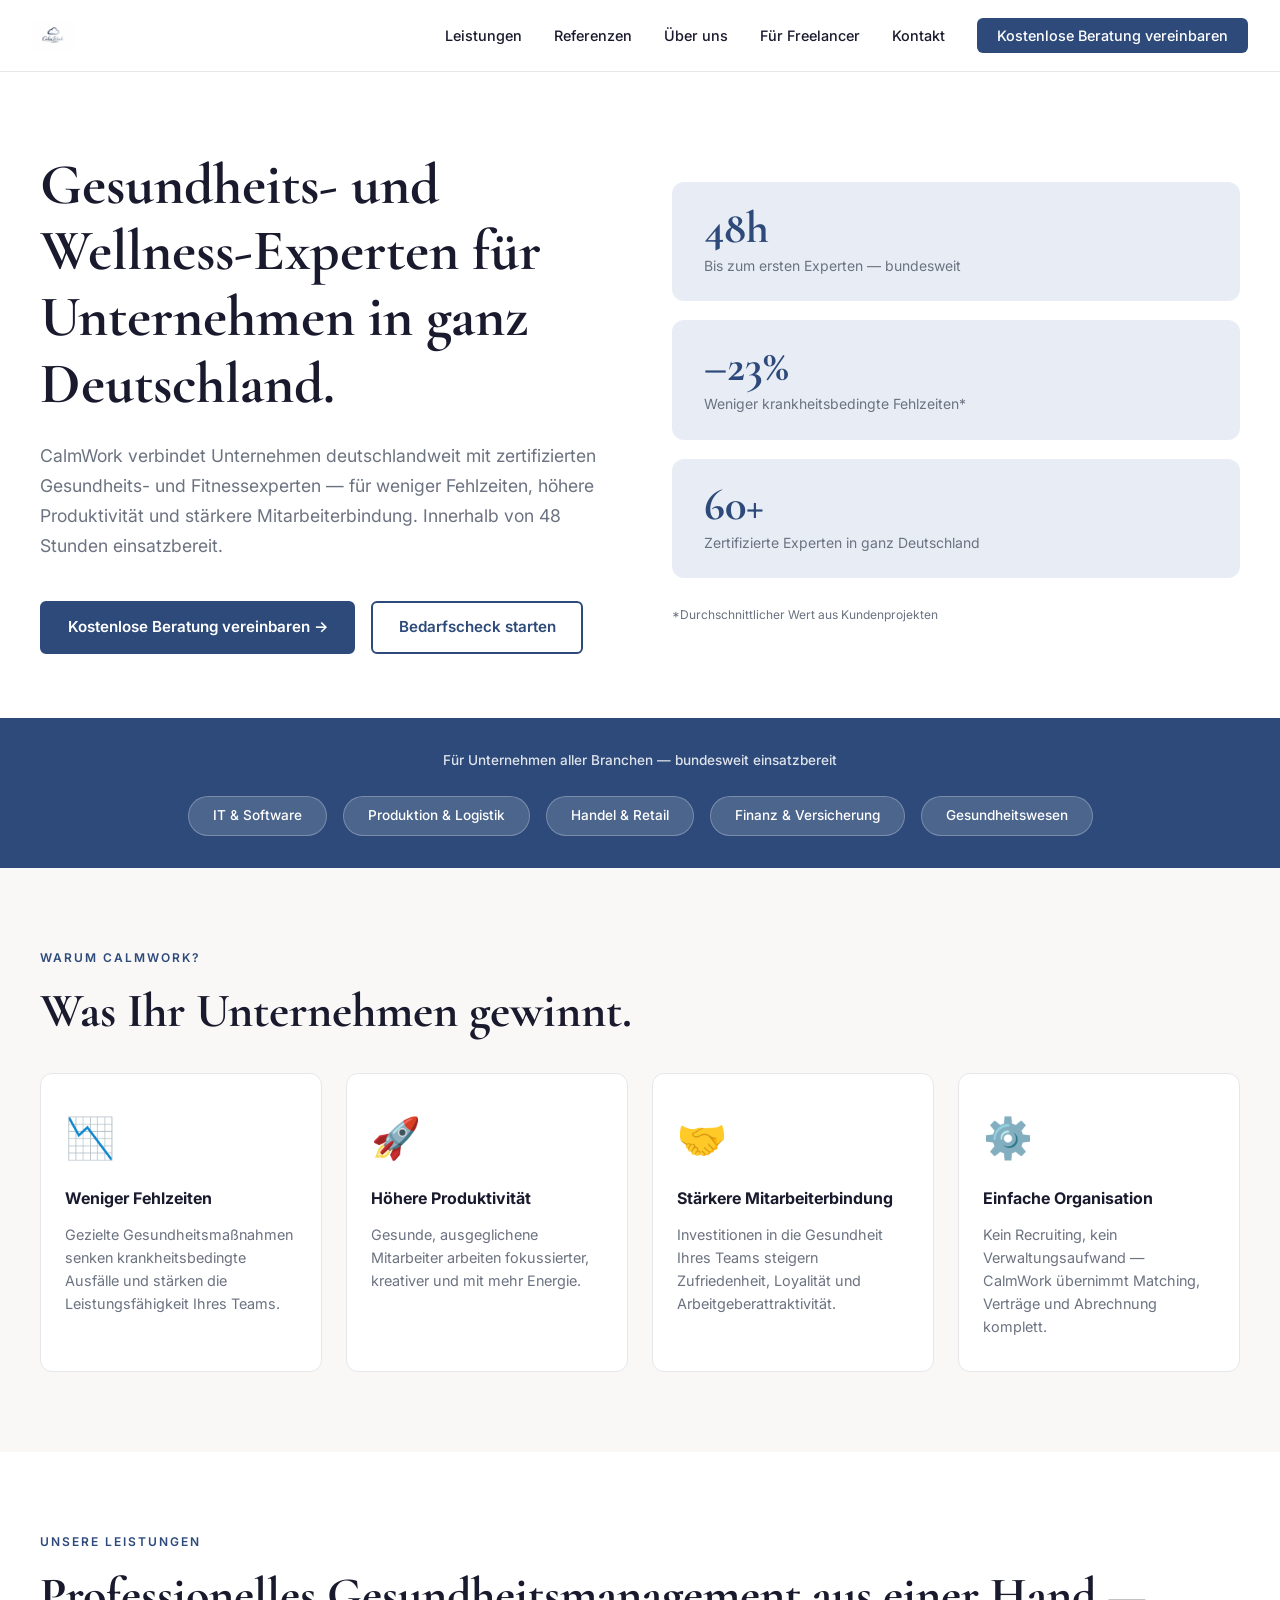
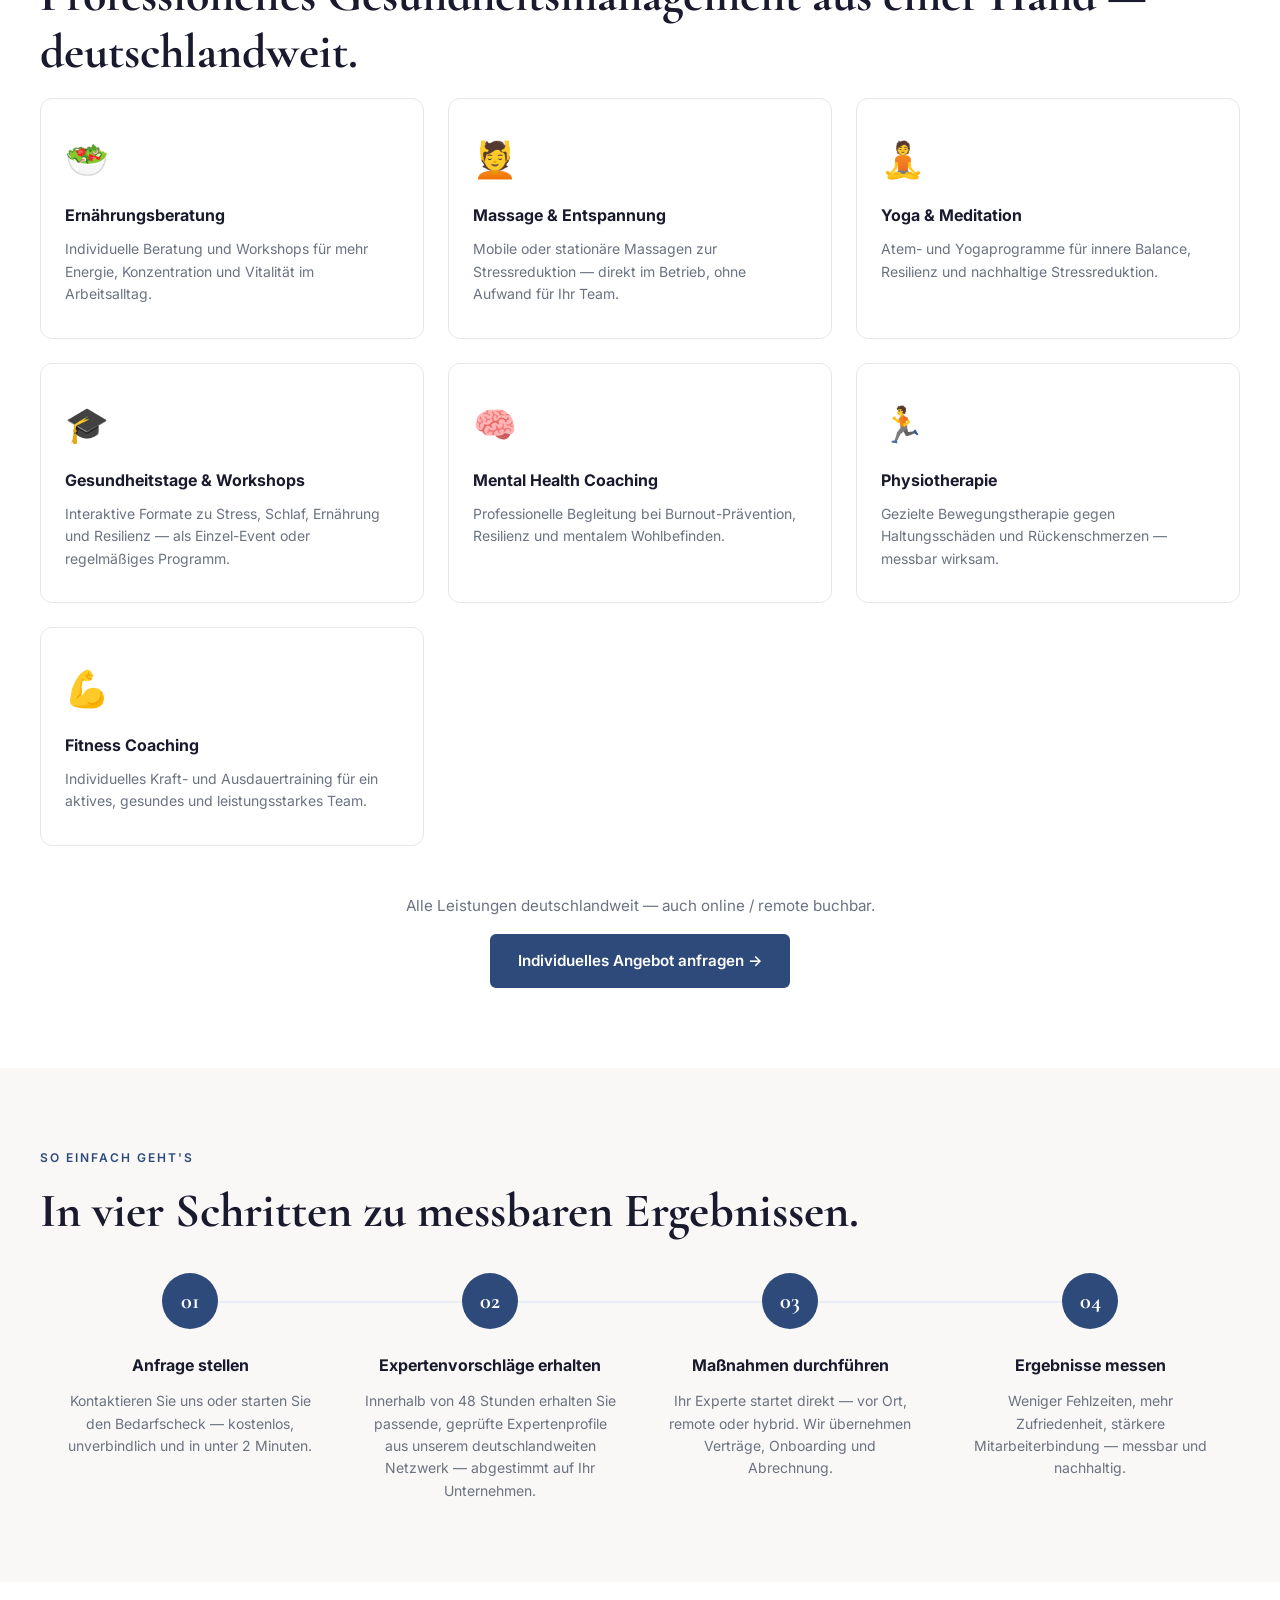
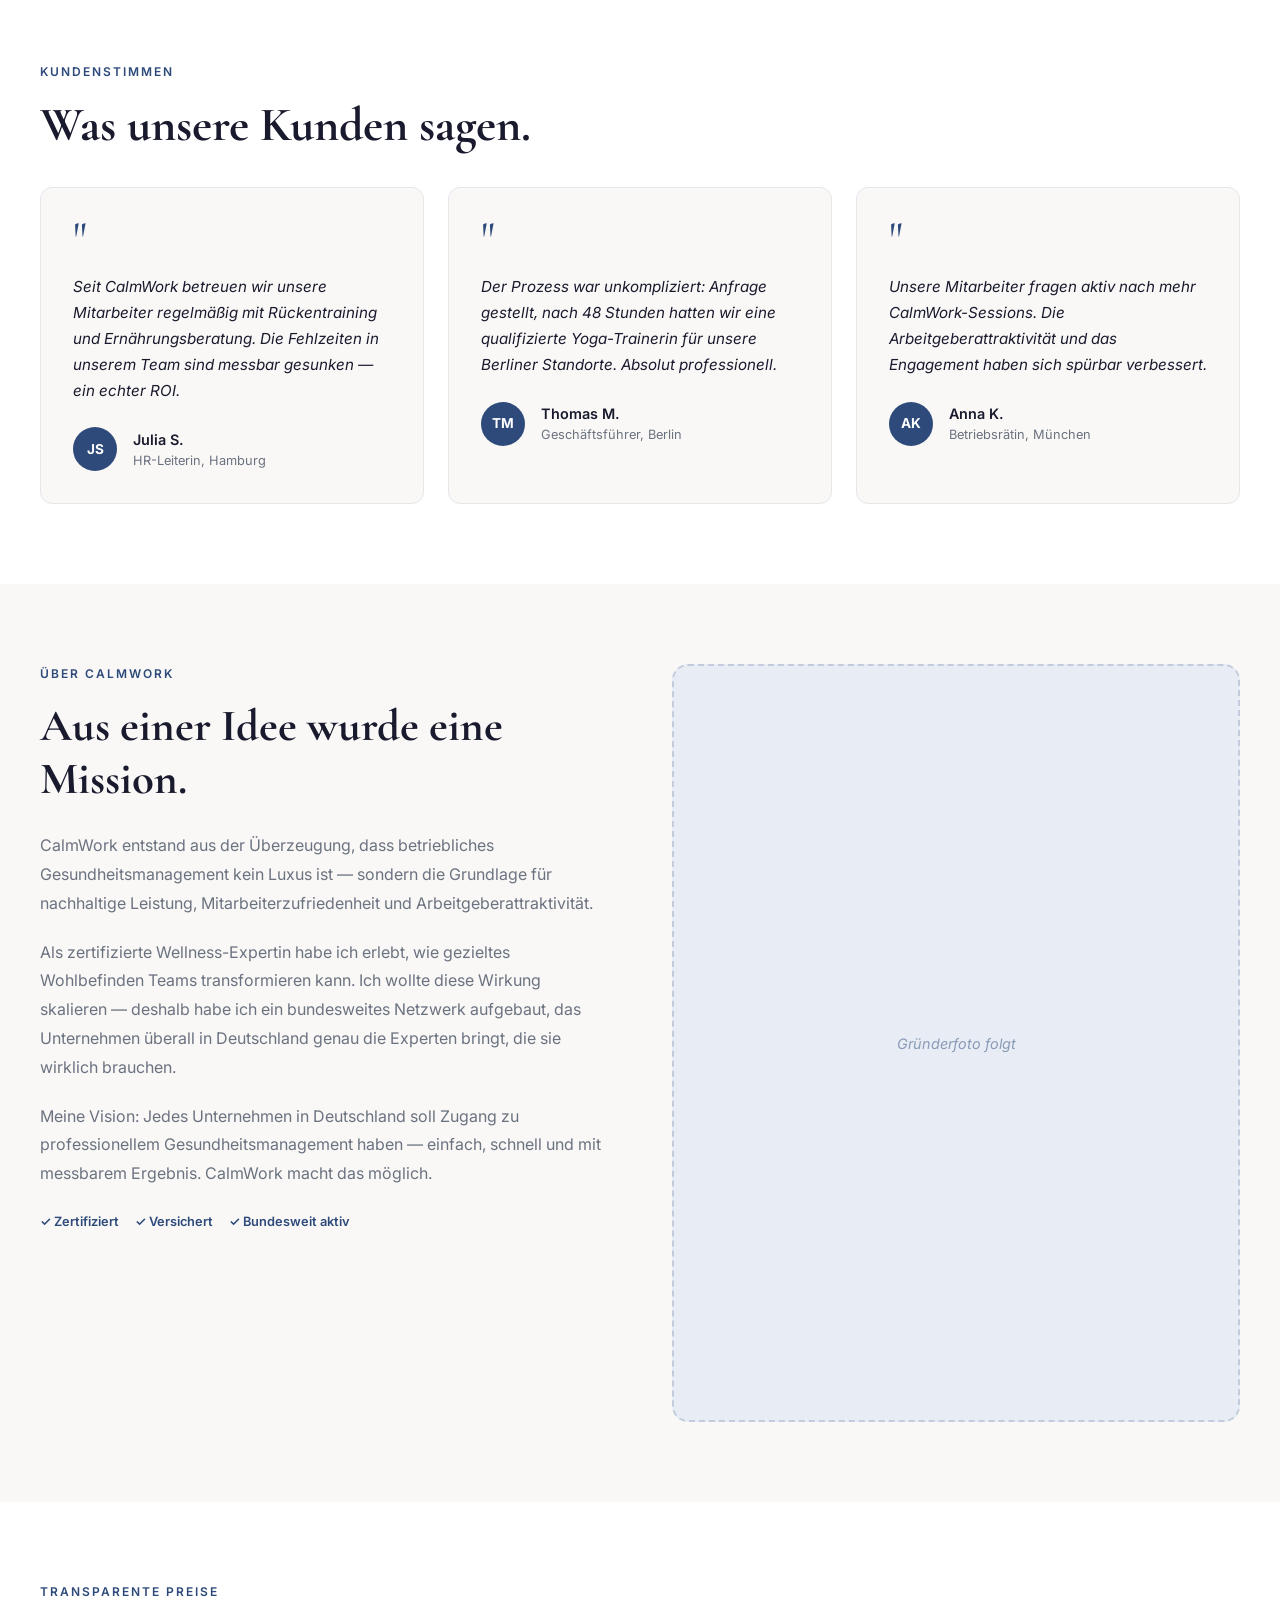
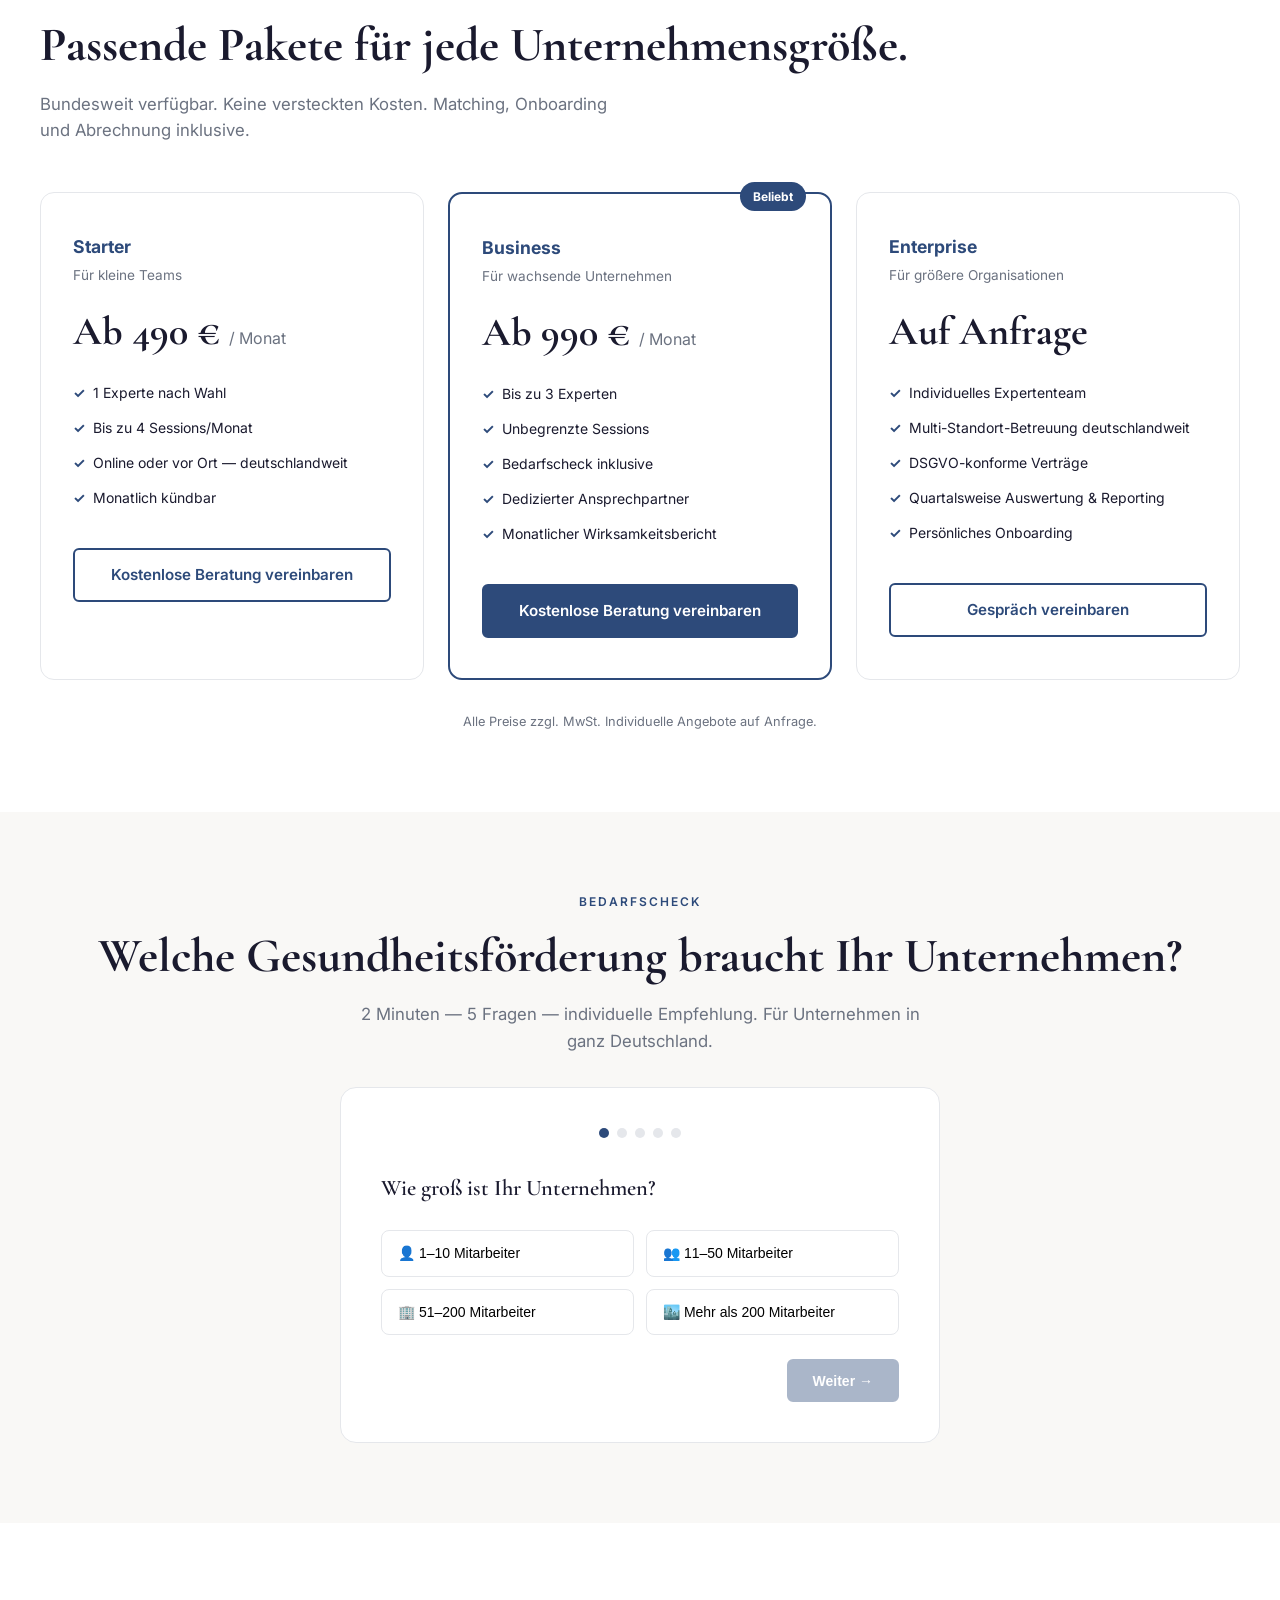
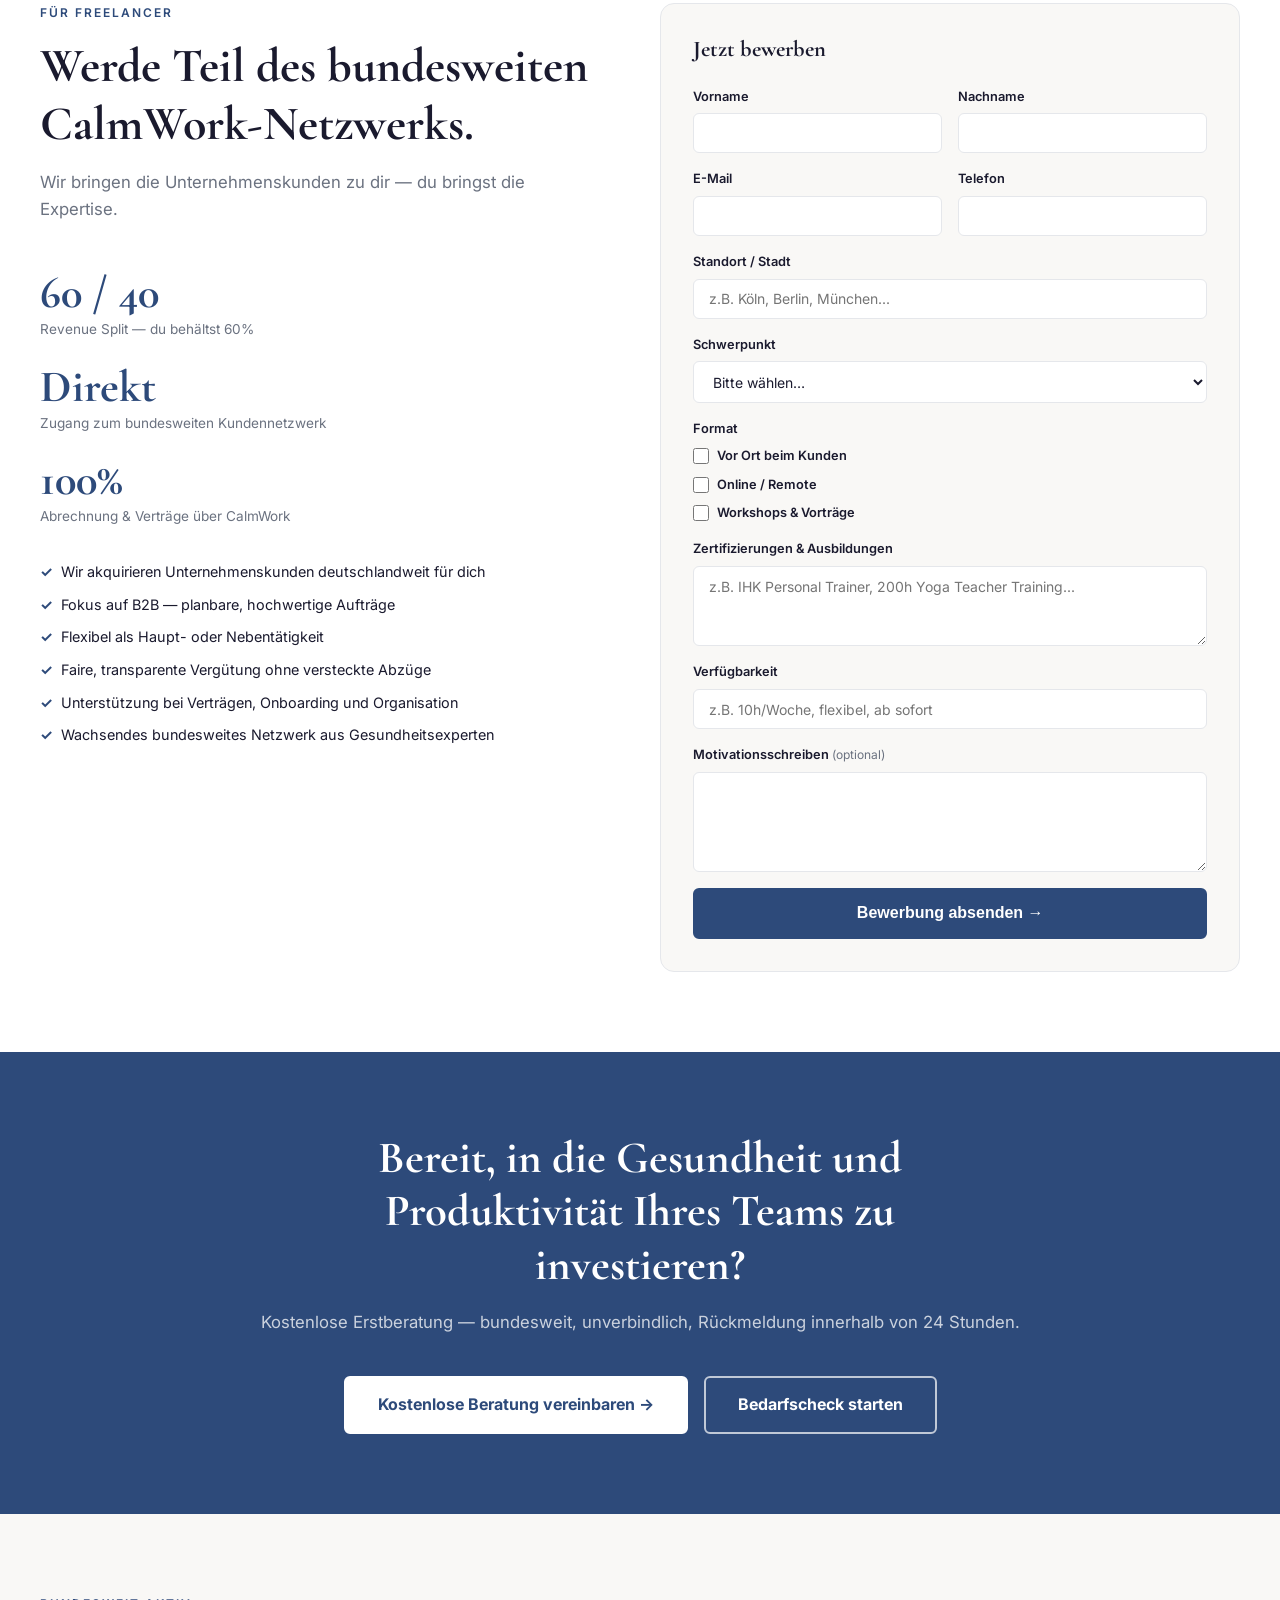
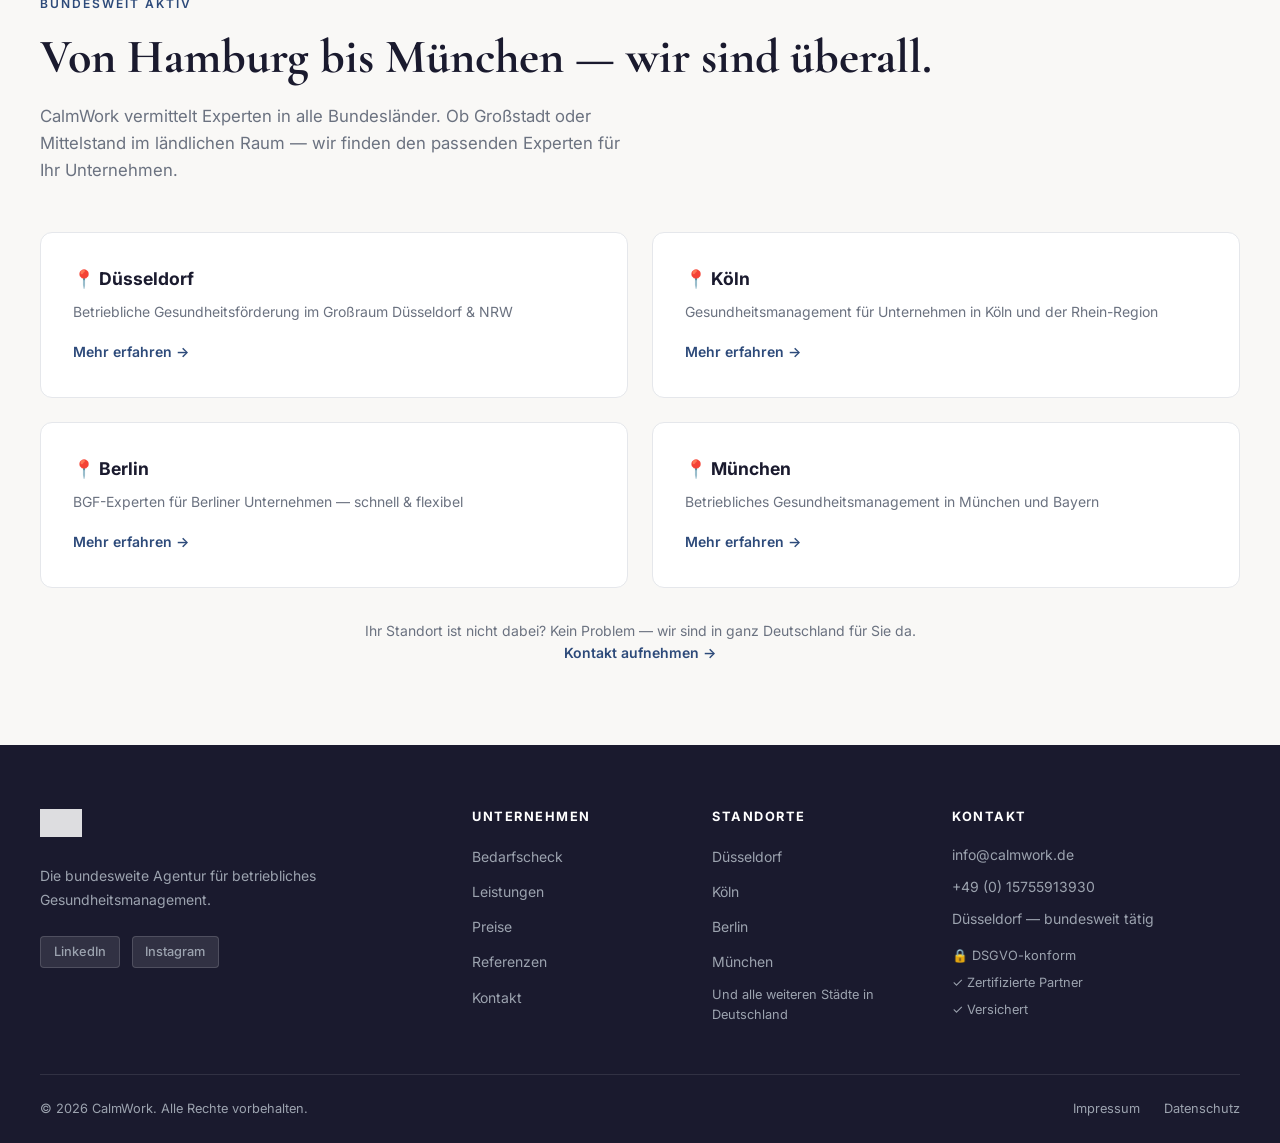
==== commit f912ad32: "Add files via upload" ====
--- a/index.html
+++ b/index.html
@@ -45,6 +45,8 @@
     a:focus-visible { outline: 2px solid var(--navy); outline-offset: 2px; border-radius: 2px; }
 
     img { max-width: 100%; height: auto; }
+    .nav-logo img { height: 28px; width: auto; }
+    .footer-col img { height: 28px; width: auto; }
 
     /* ── NAV ── */
     nav {
@@ -1112,7 +1114,7 @@
 <nav id="main-nav" role="navigation" aria-label="Hauptnavigation">
   <div class="nav-logo">
     <a href="index.html" aria-label="CalmWork Startseite">
-      <img src="./logo.png" height="24" alt="CalmWork">
+      <img src="./logo.png" height="10" alt="CalmWork">
     </a>
   </div>
   <ul class="nav-links">
@@ -1662,7 +1664,7 @@
   <div class="footer-inner">
     <div class="footer-col">
       <a href="index.html" aria-label="CalmWork Startseite">
-        <img src="./logo.png" height="24" alt="CalmWork" style="filter: brightness(0) invert(1) opacity(0.85);">
+        <img src="./logo.png" height="10" alt="CalmWork" style="filter: brightness(0) invert(1) opacity(0.85);">
       </a>
       <p class="footer-brand-desc">Die bundesweite Agentur für betriebliches Gesundheitsmanagement.</p>
       <div class="footer-socials">
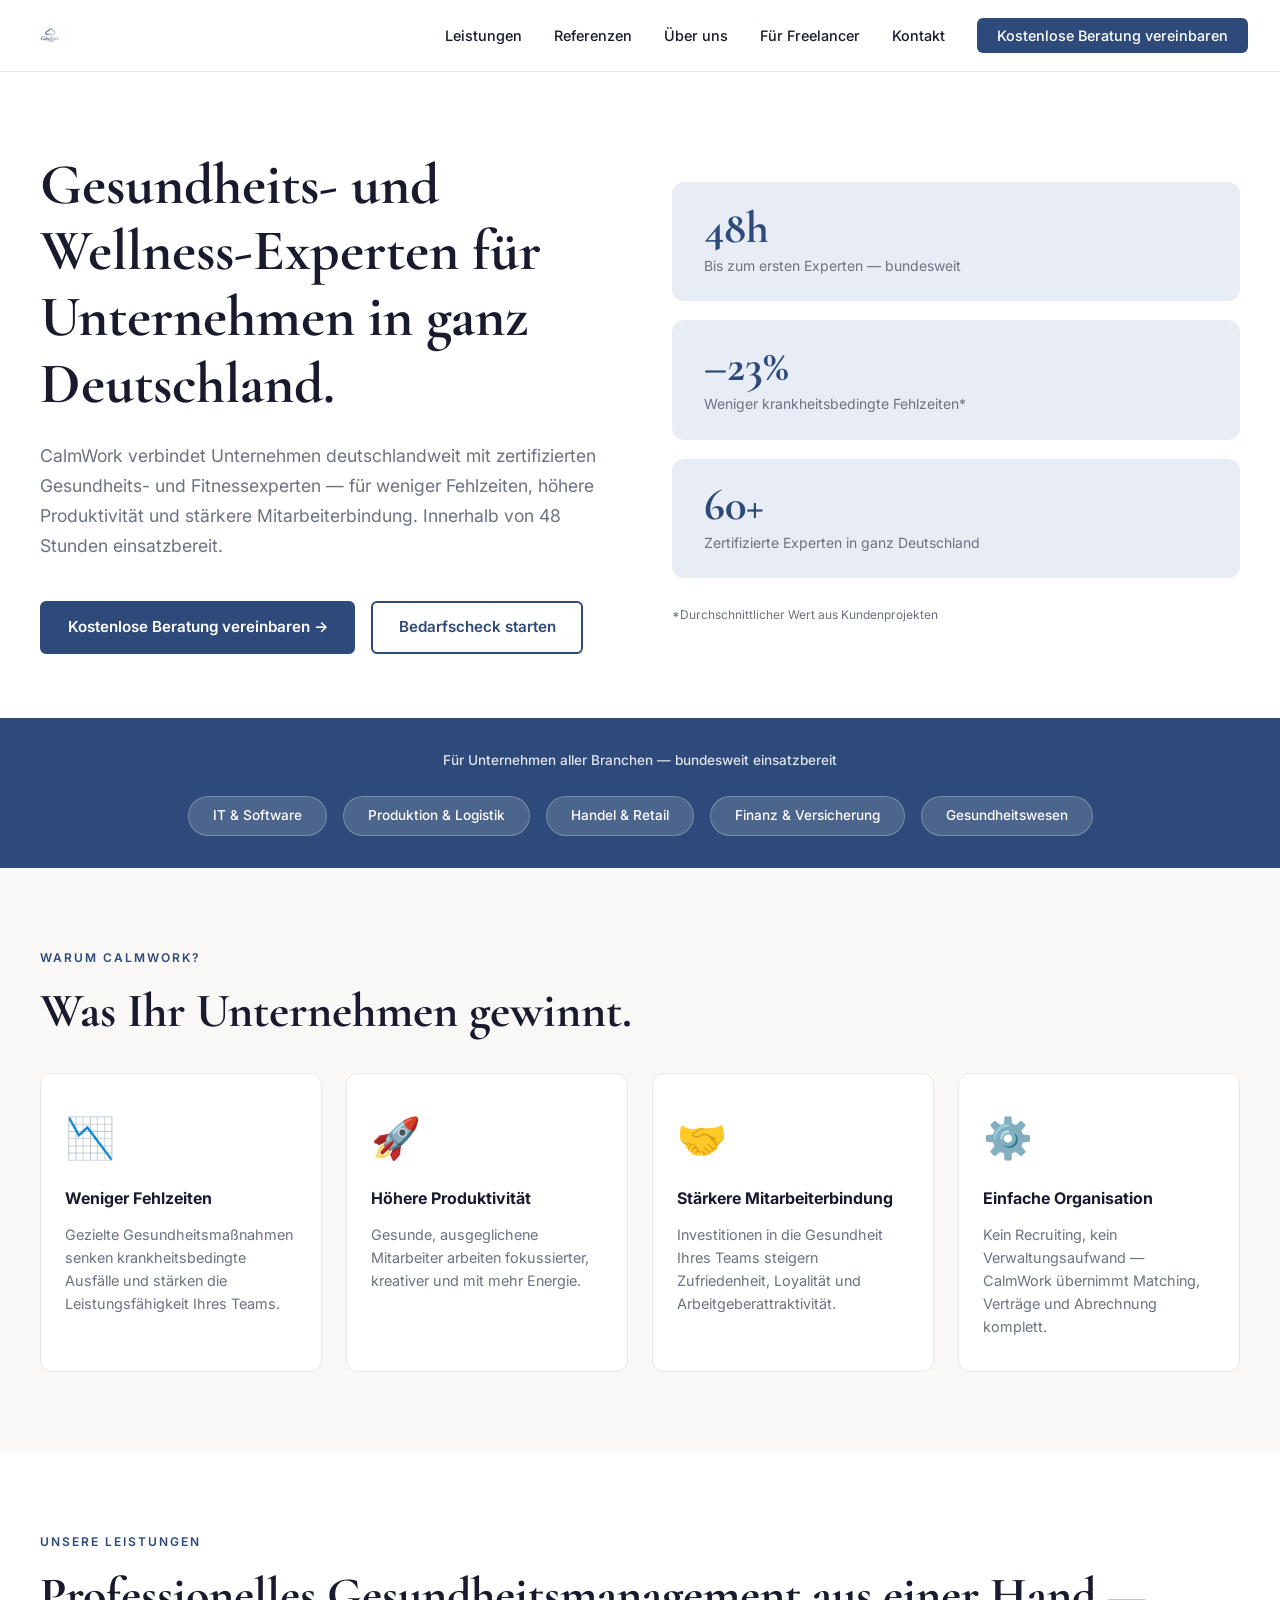
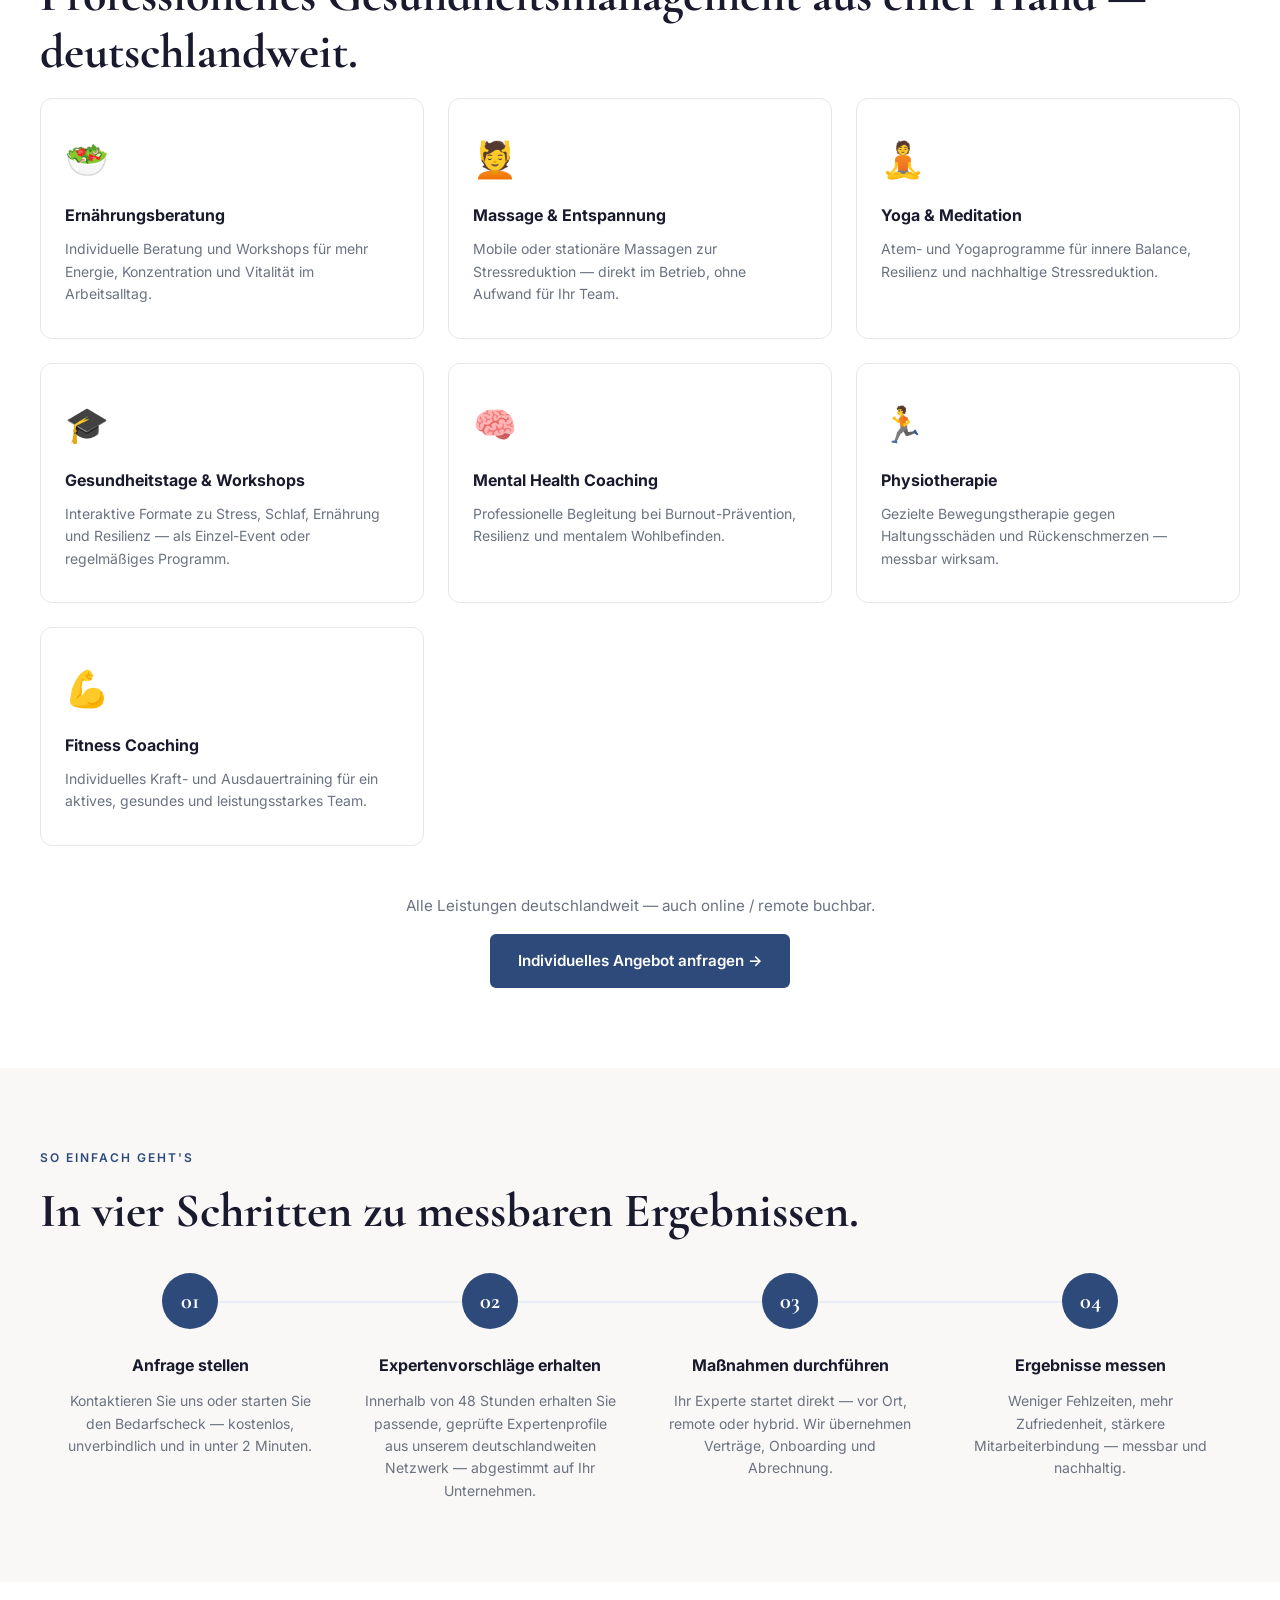
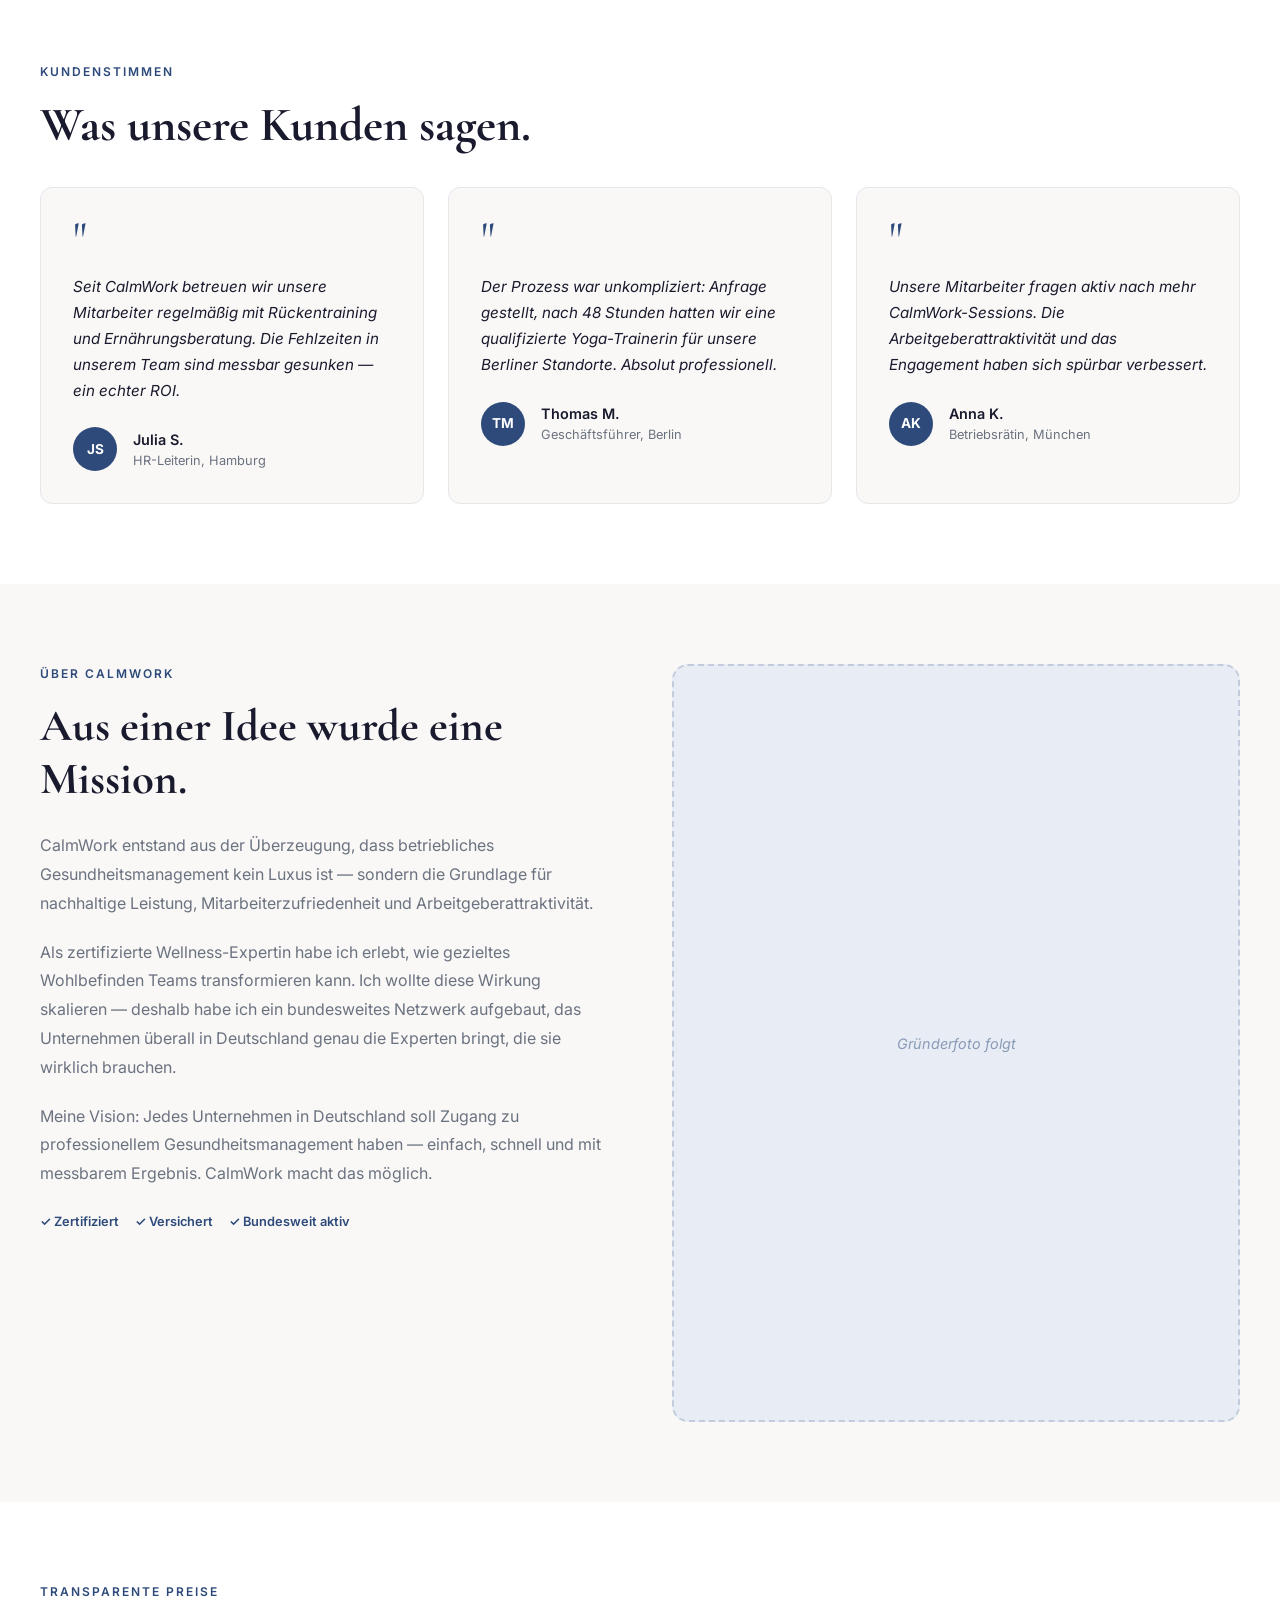
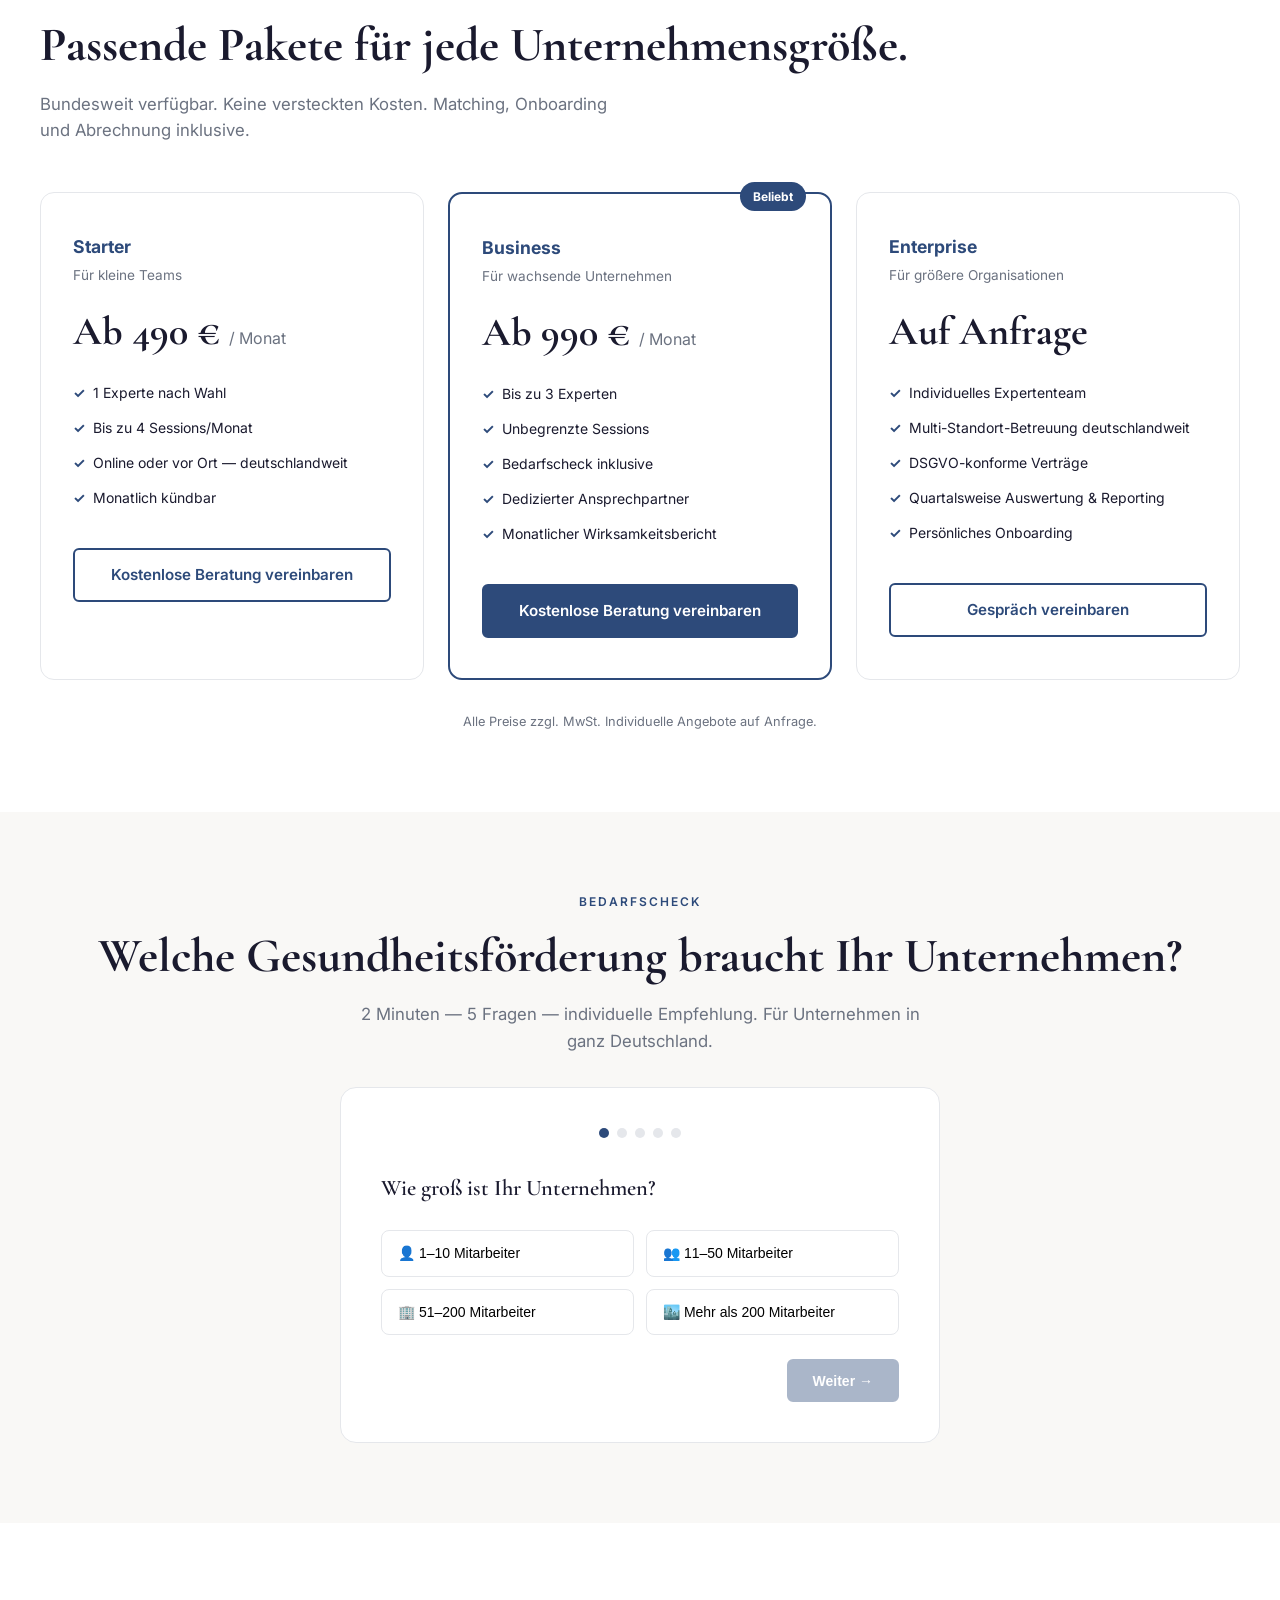
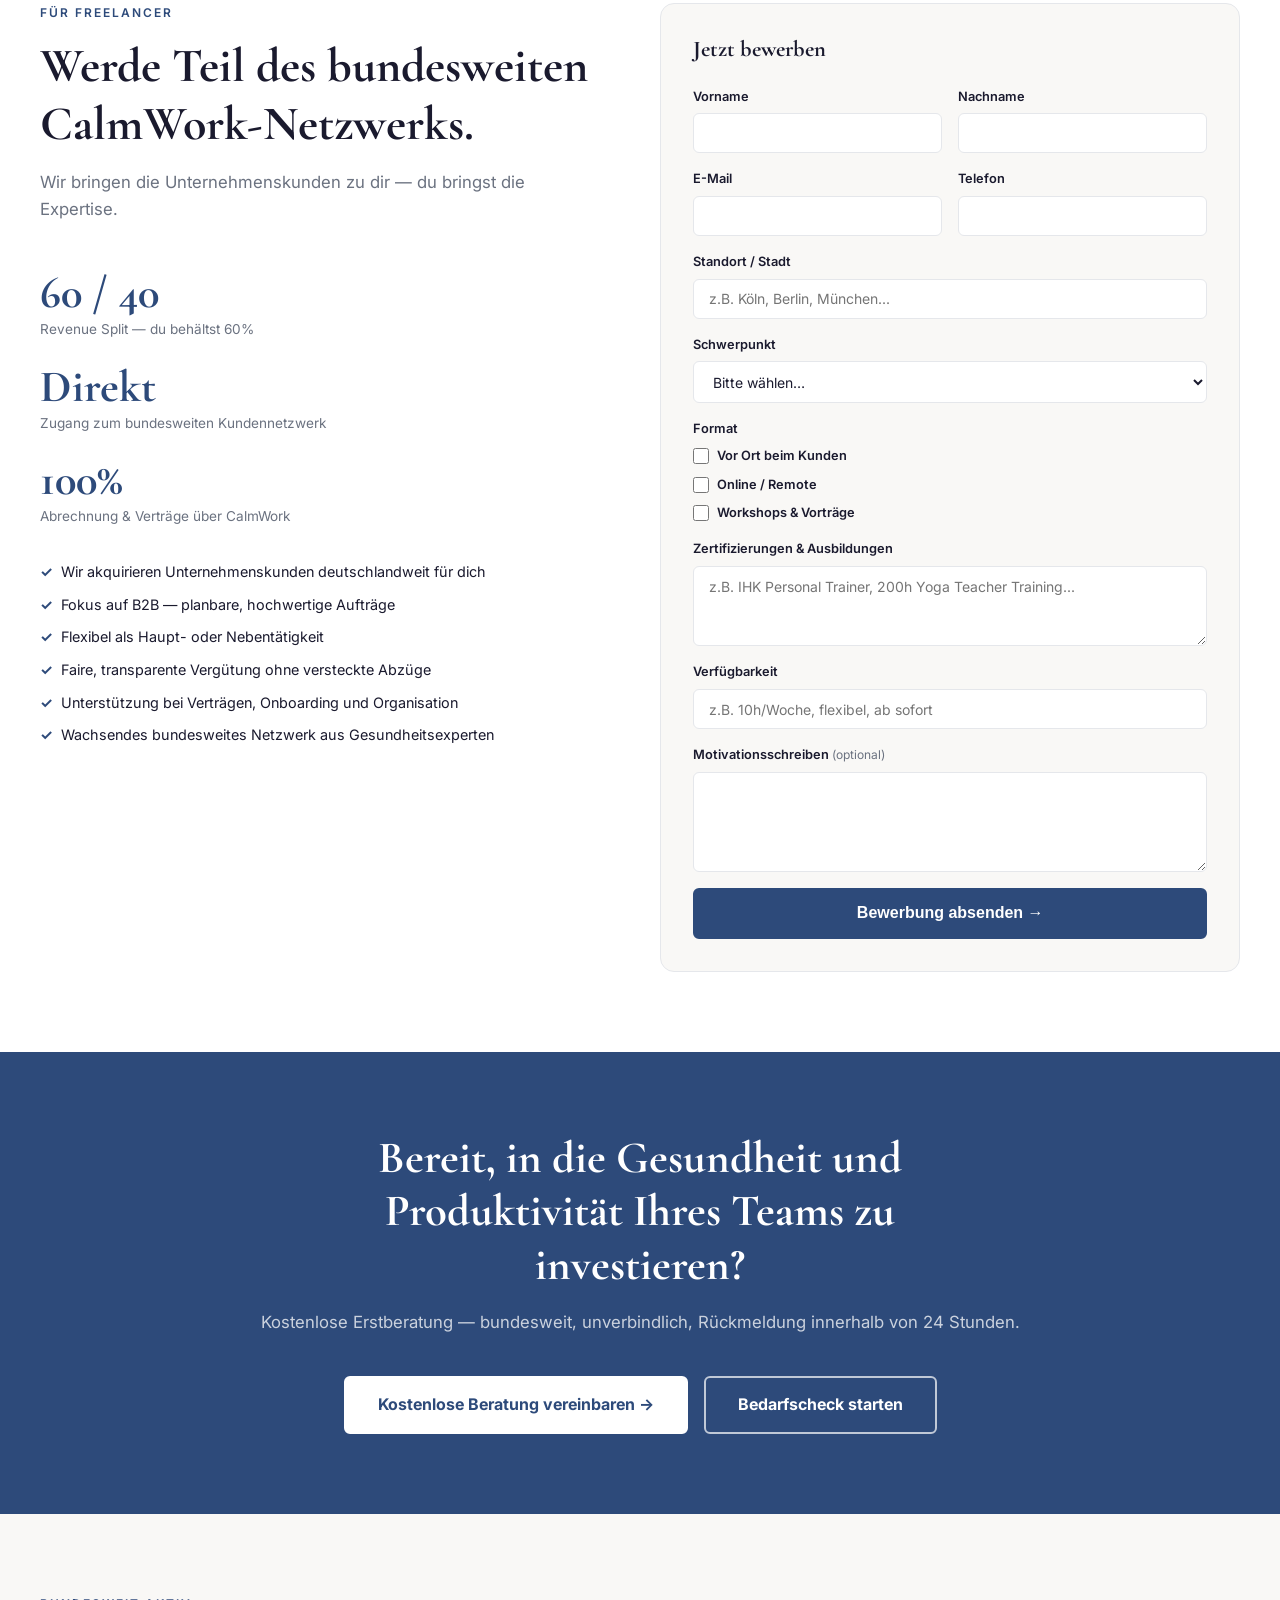
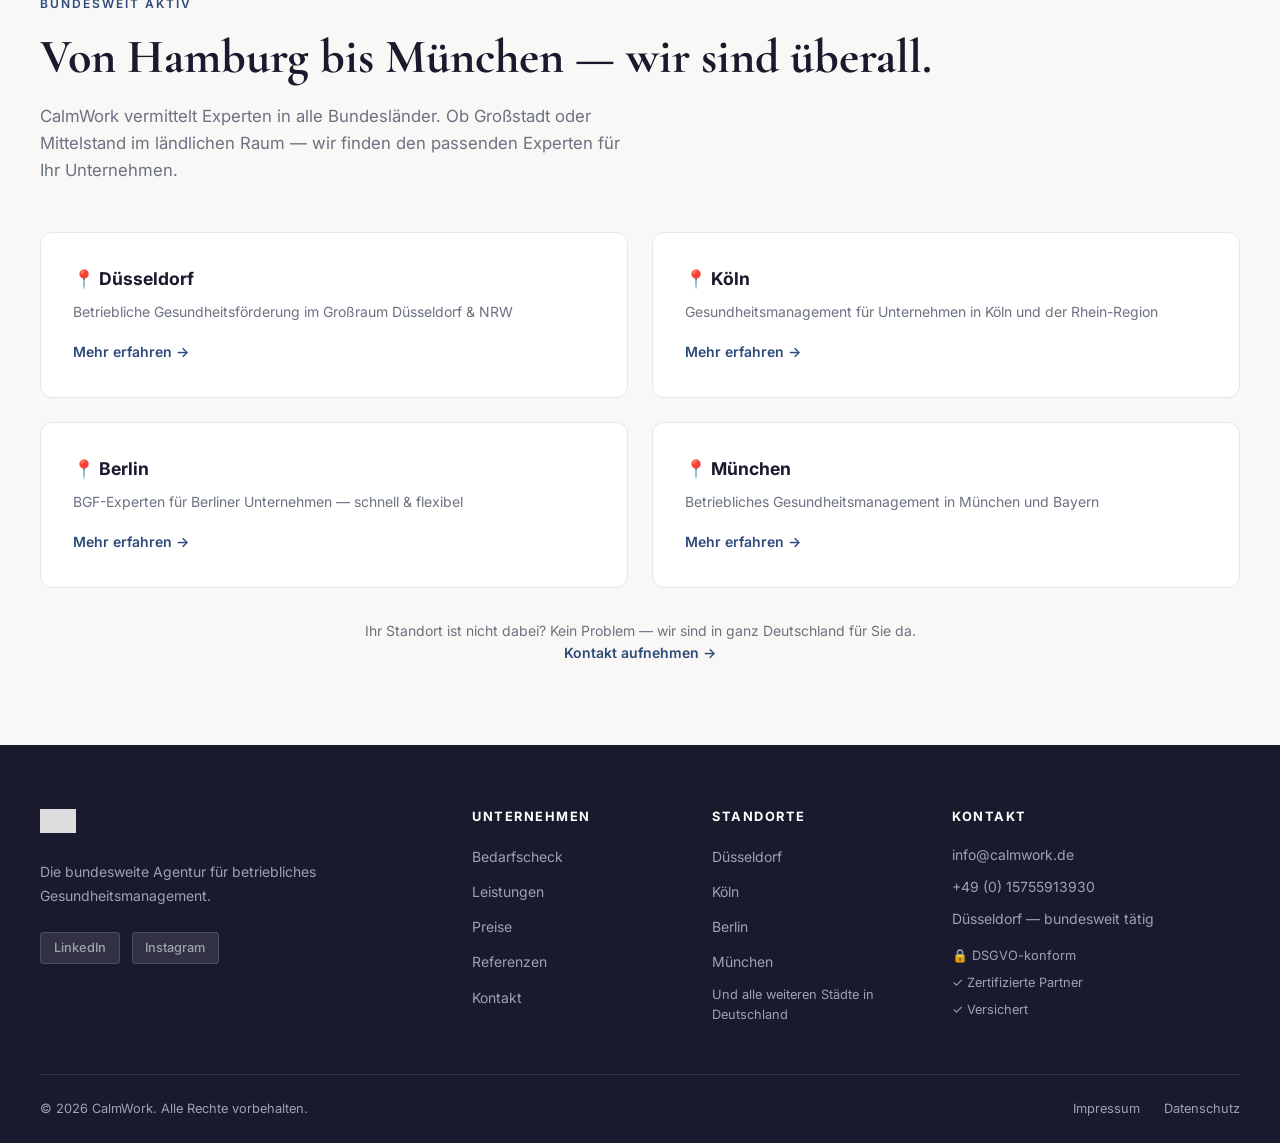
==== commit 1d464c0b: "Add files via upload" ====
--- a/index.html
+++ b/index.html
@@ -45,8 +45,8 @@
     a:focus-visible { outline: 2px solid var(--navy); outline-offset: 2px; border-radius: 2px; }
 
     img { max-width: 100%; height: auto; }
-    .nav-logo img { height: 28px; width: auto; }
-    .footer-col img { height: 28px; width: auto; }
+    .nav-logo img { height: 24px; width: auto; }
+    .footer-col img { height: 24px; width: auto; }
 
     /* ── NAV ── */
     nav {
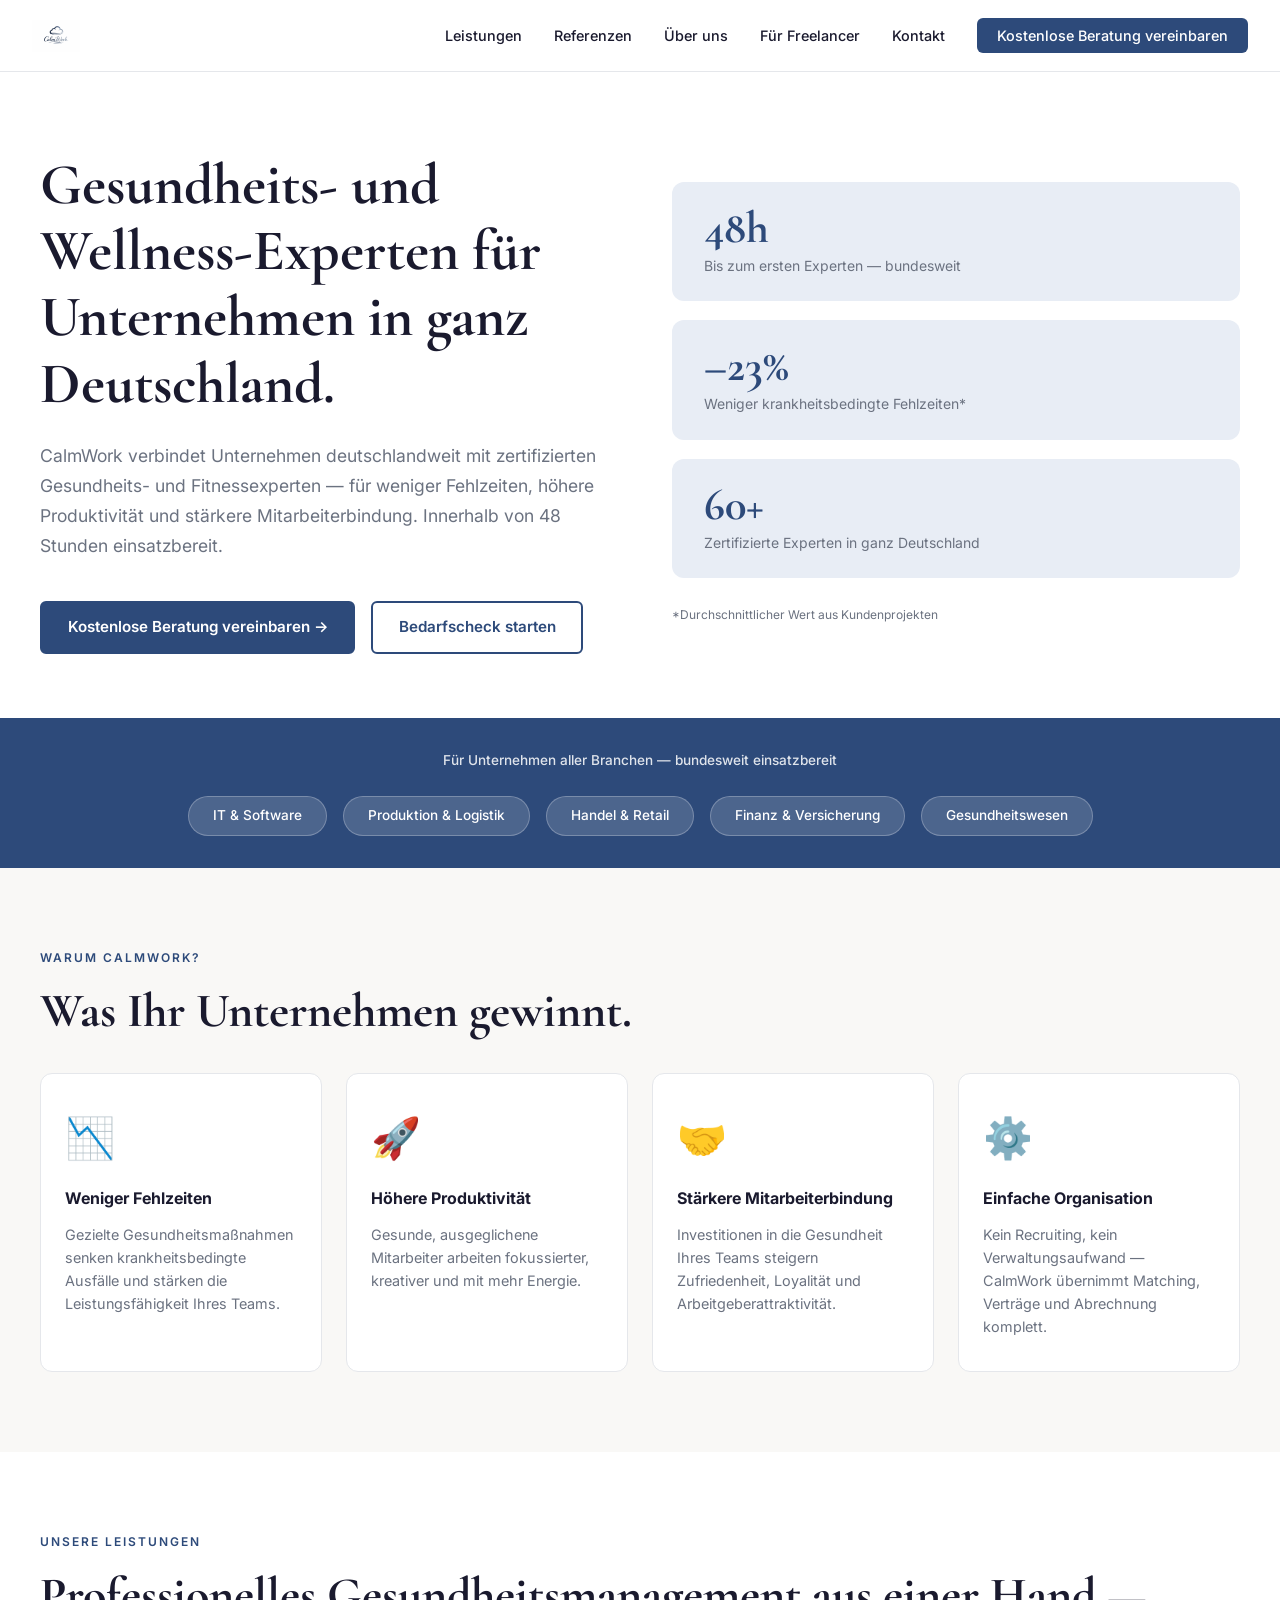
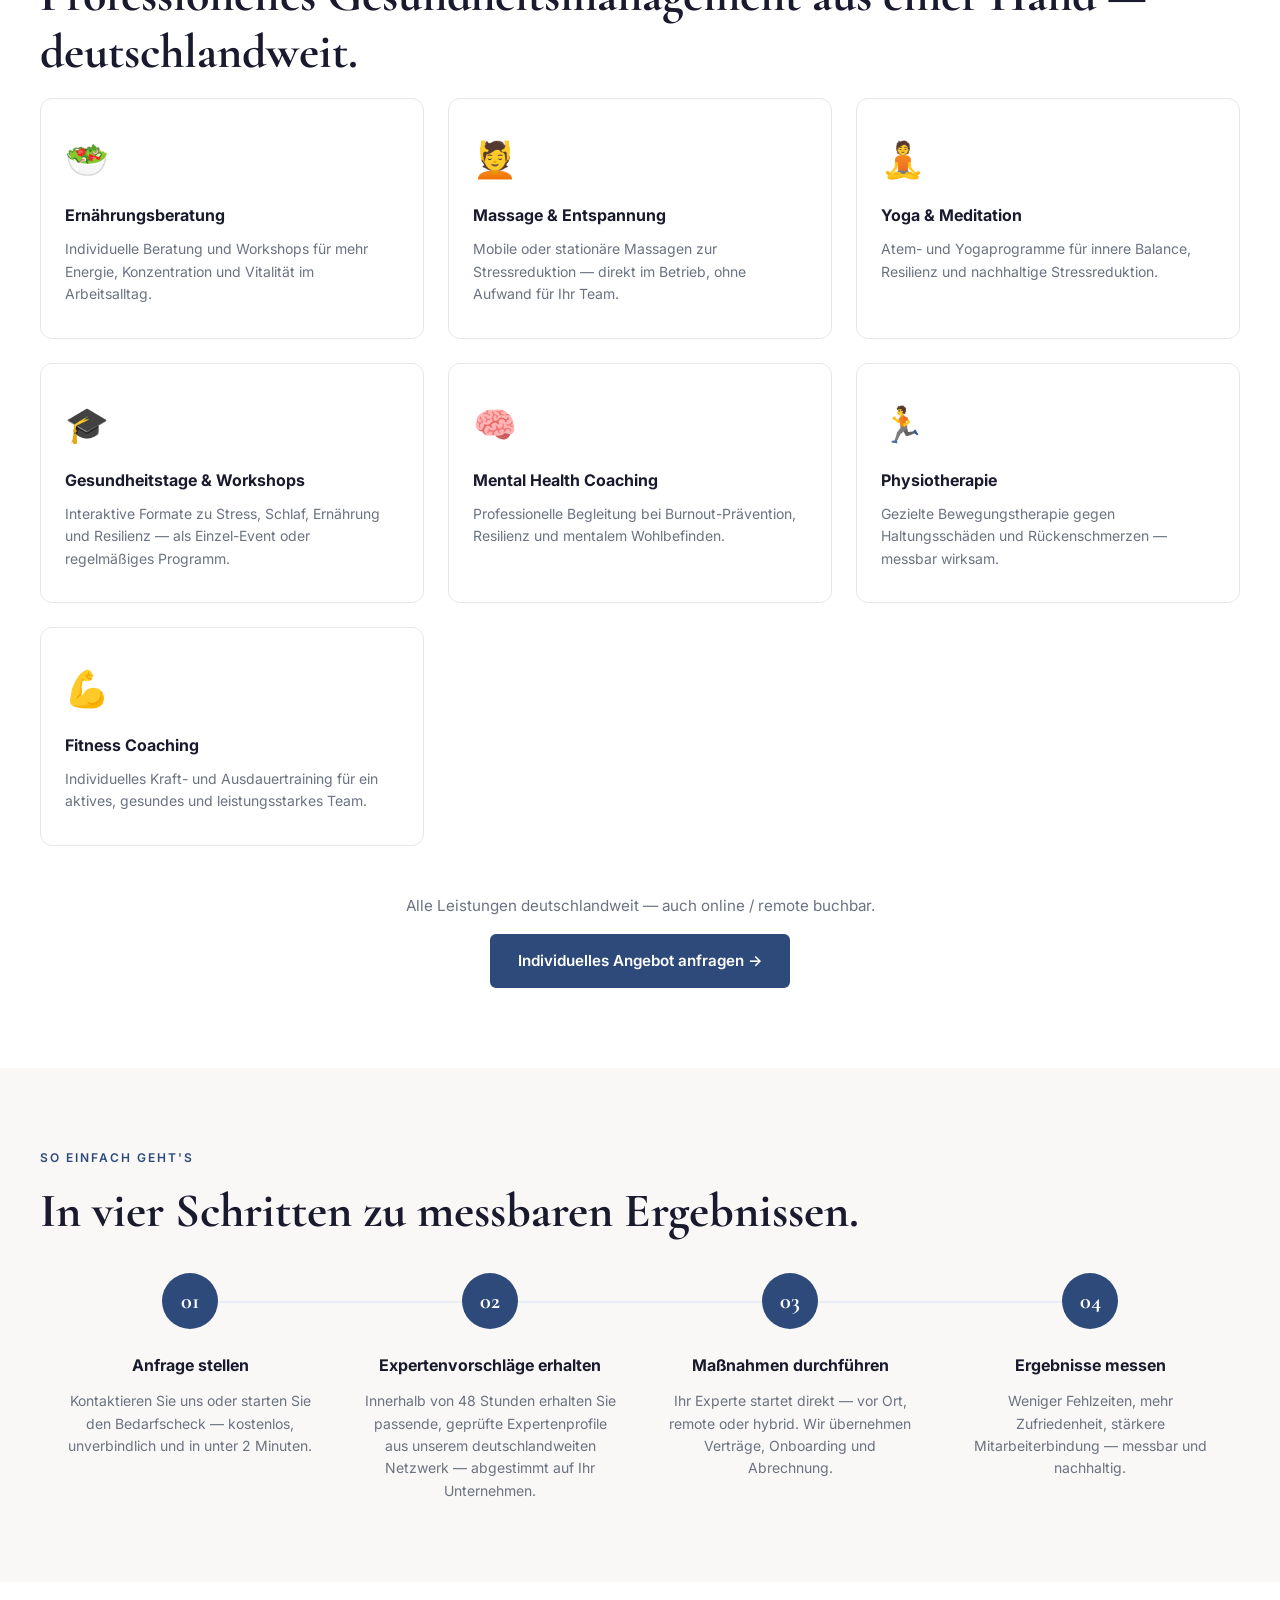
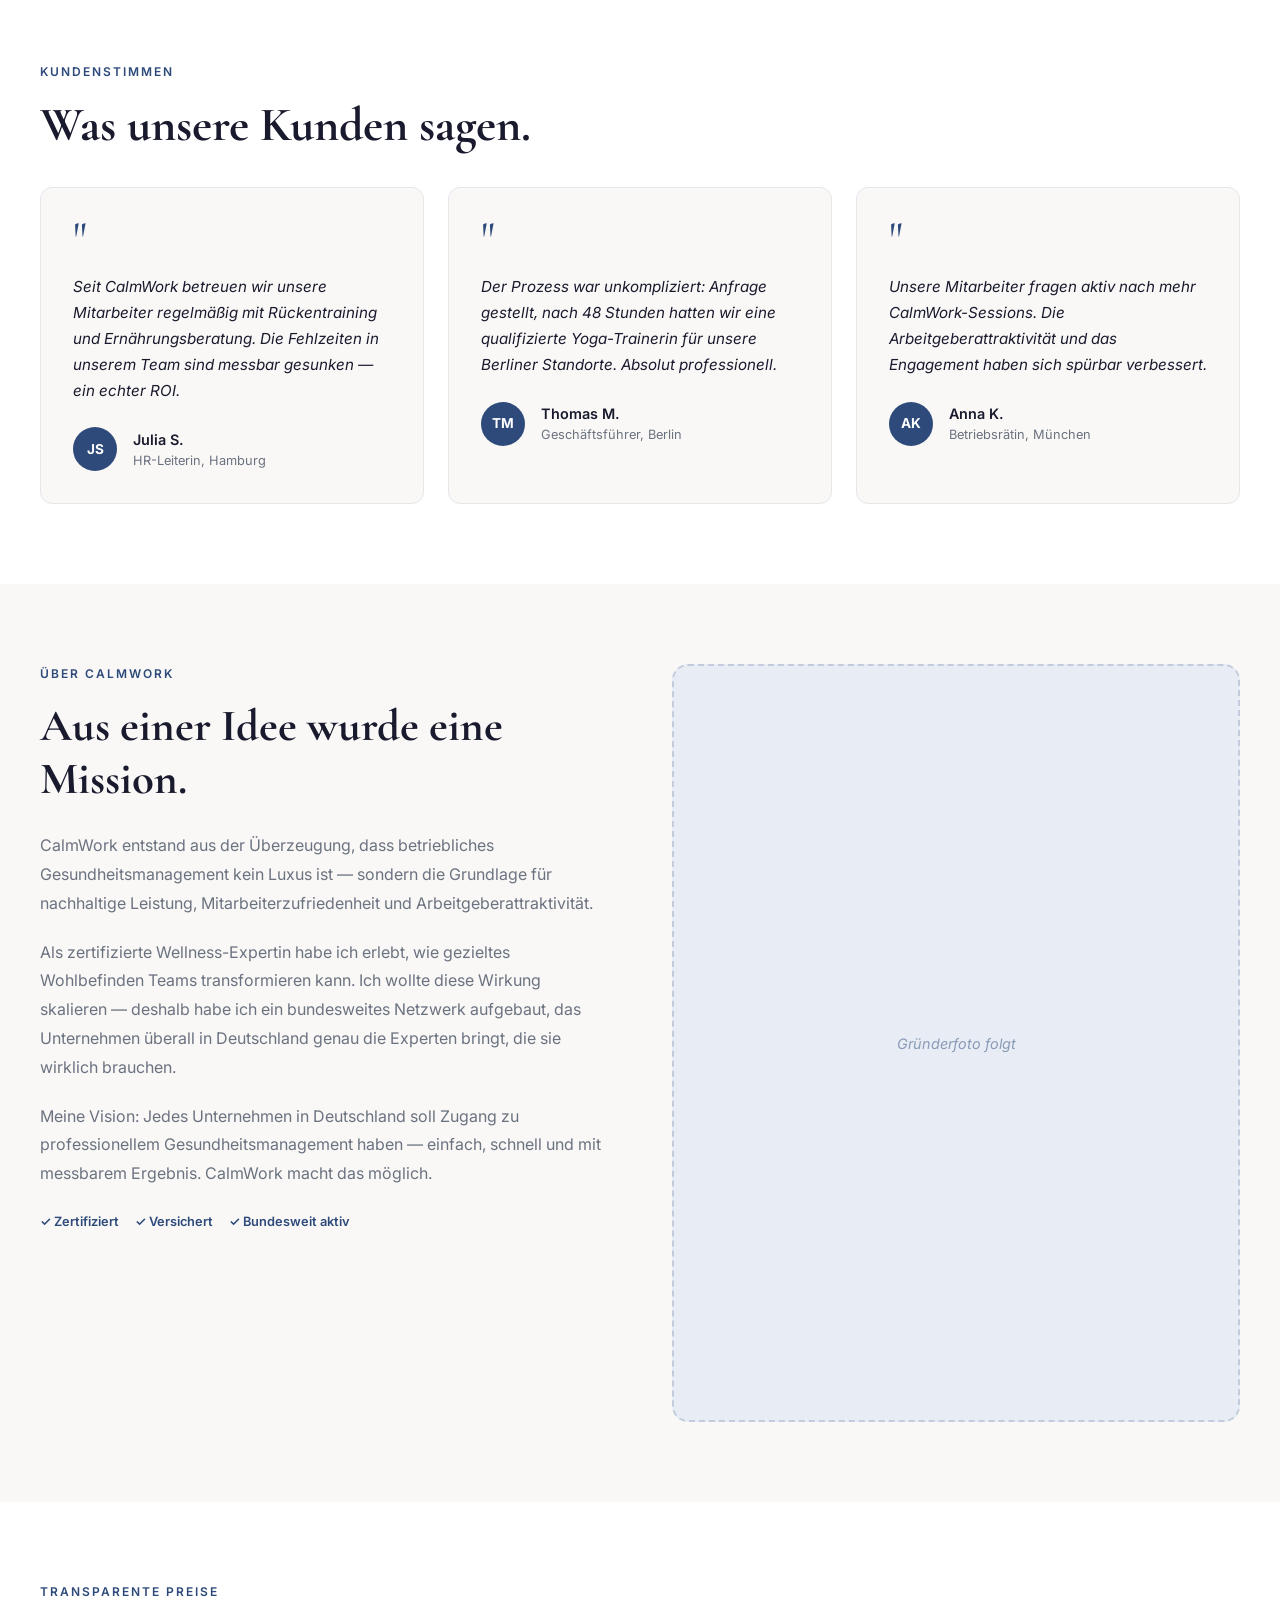
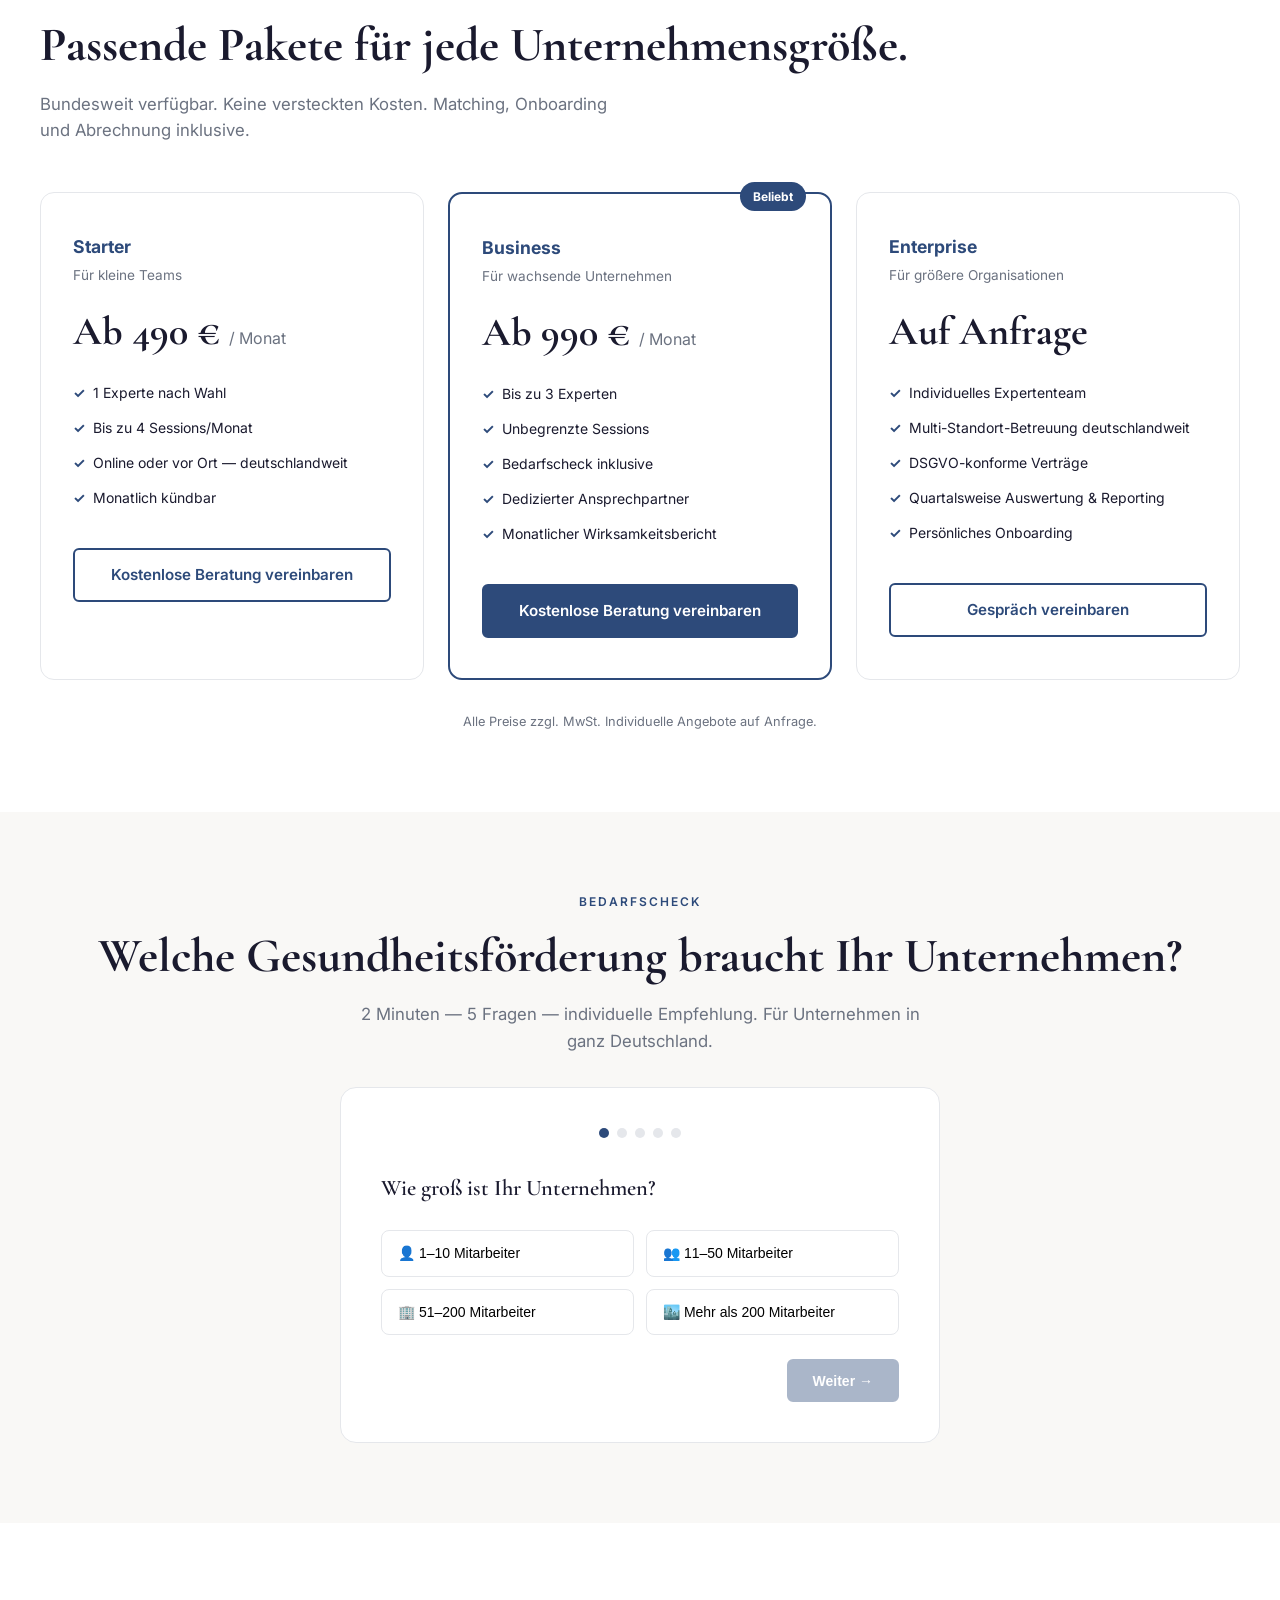
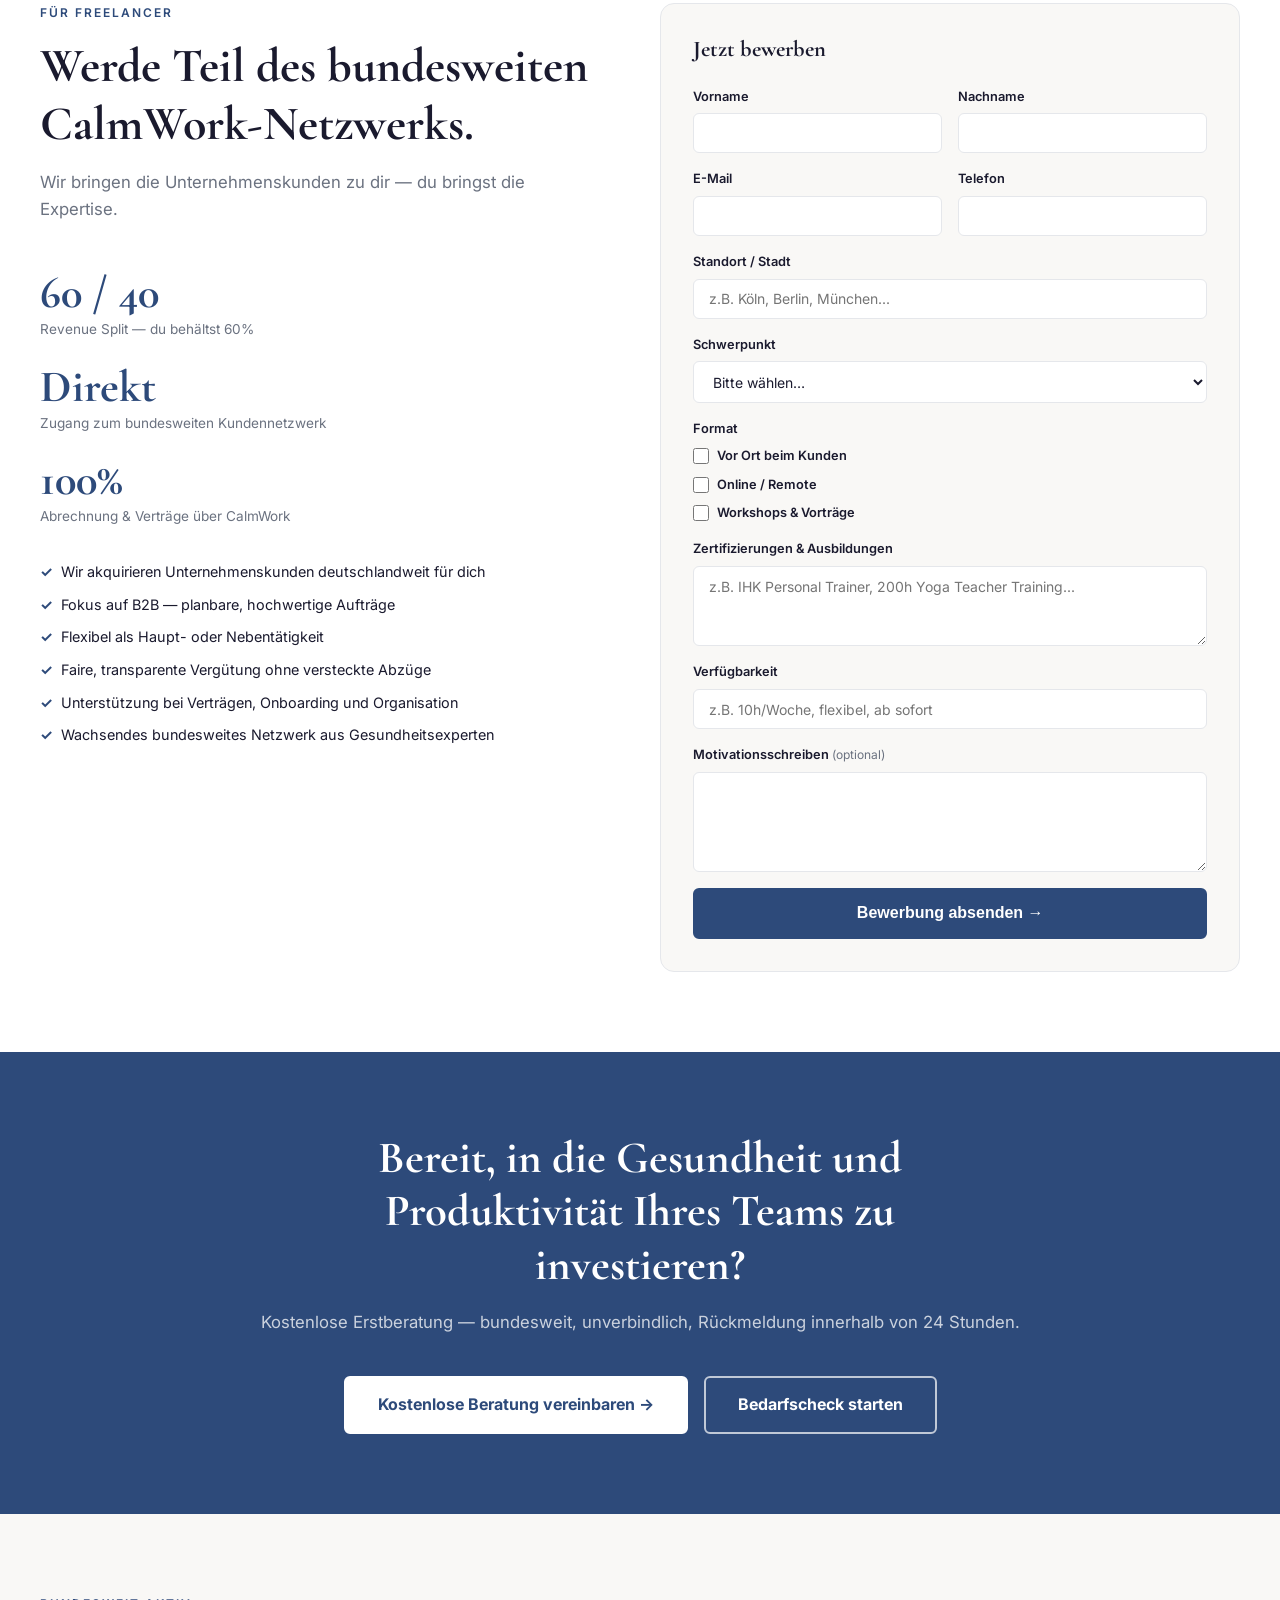
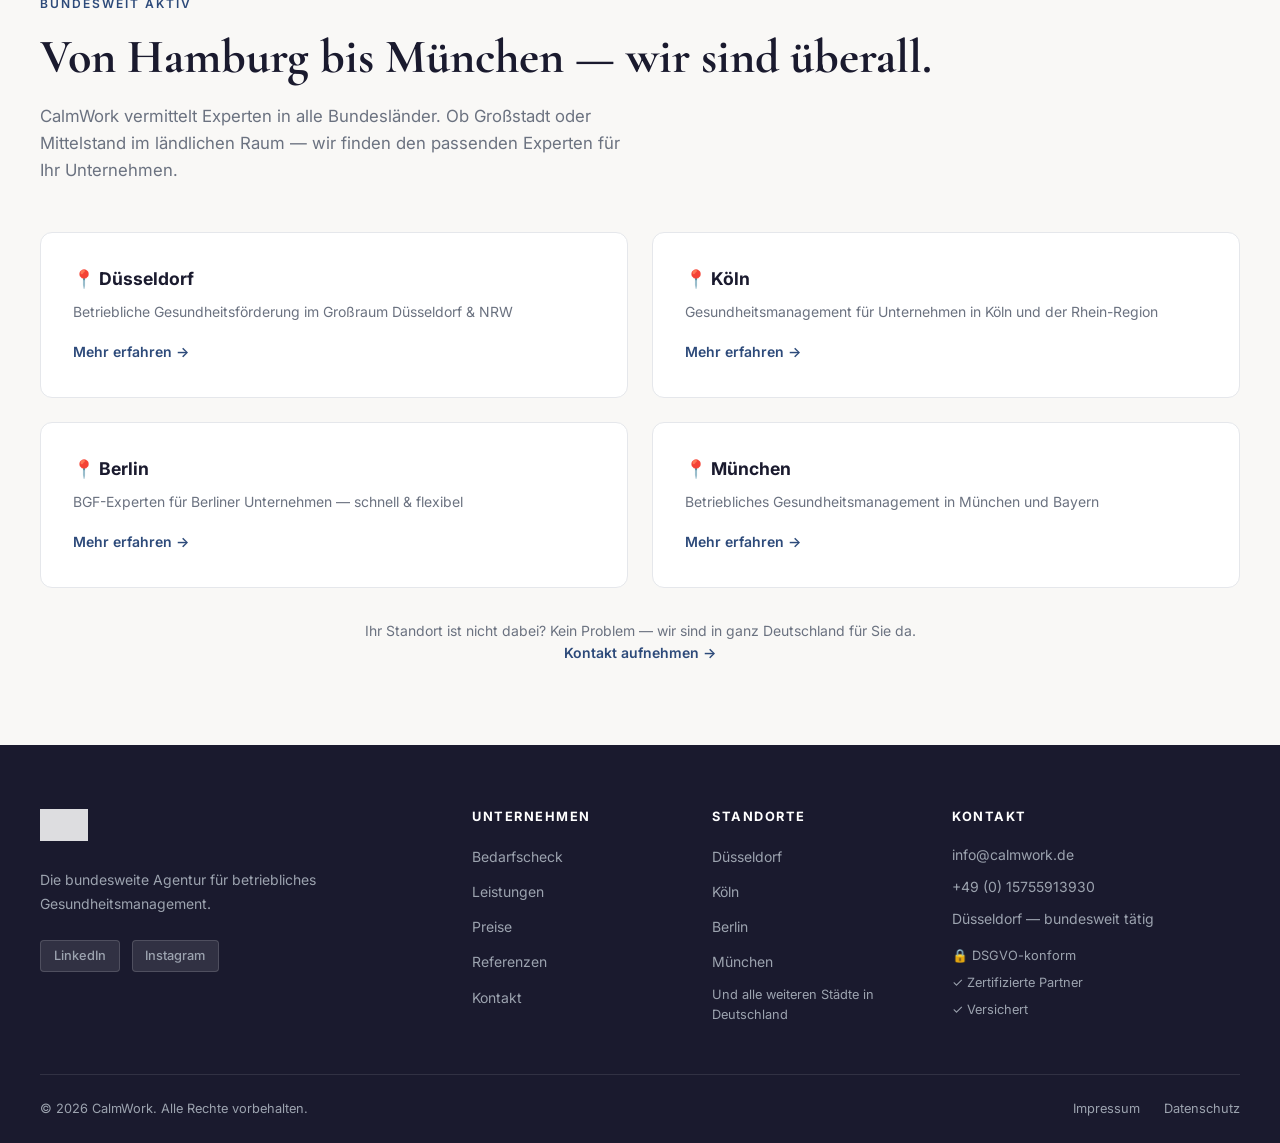
==== commit bcd31fcb: "Add files via upload" ====
--- a/index.html
+++ b/index.html
@@ -45,8 +45,8 @@
     a:focus-visible { outline: 2px solid var(--navy); outline-offset: 2px; border-radius: 2px; }
 
     img { max-width: 100%; height: auto; }
-    .nav-logo img { height: 24px; width: auto; }
-    .footer-col img { height: 24px; width: auto; }
+    .nav-logo img { height: 32px; width: auto; }
+    .footer-col img { height: 32px; width: auto; }
 
     /* ── NAV ── */
     nav {
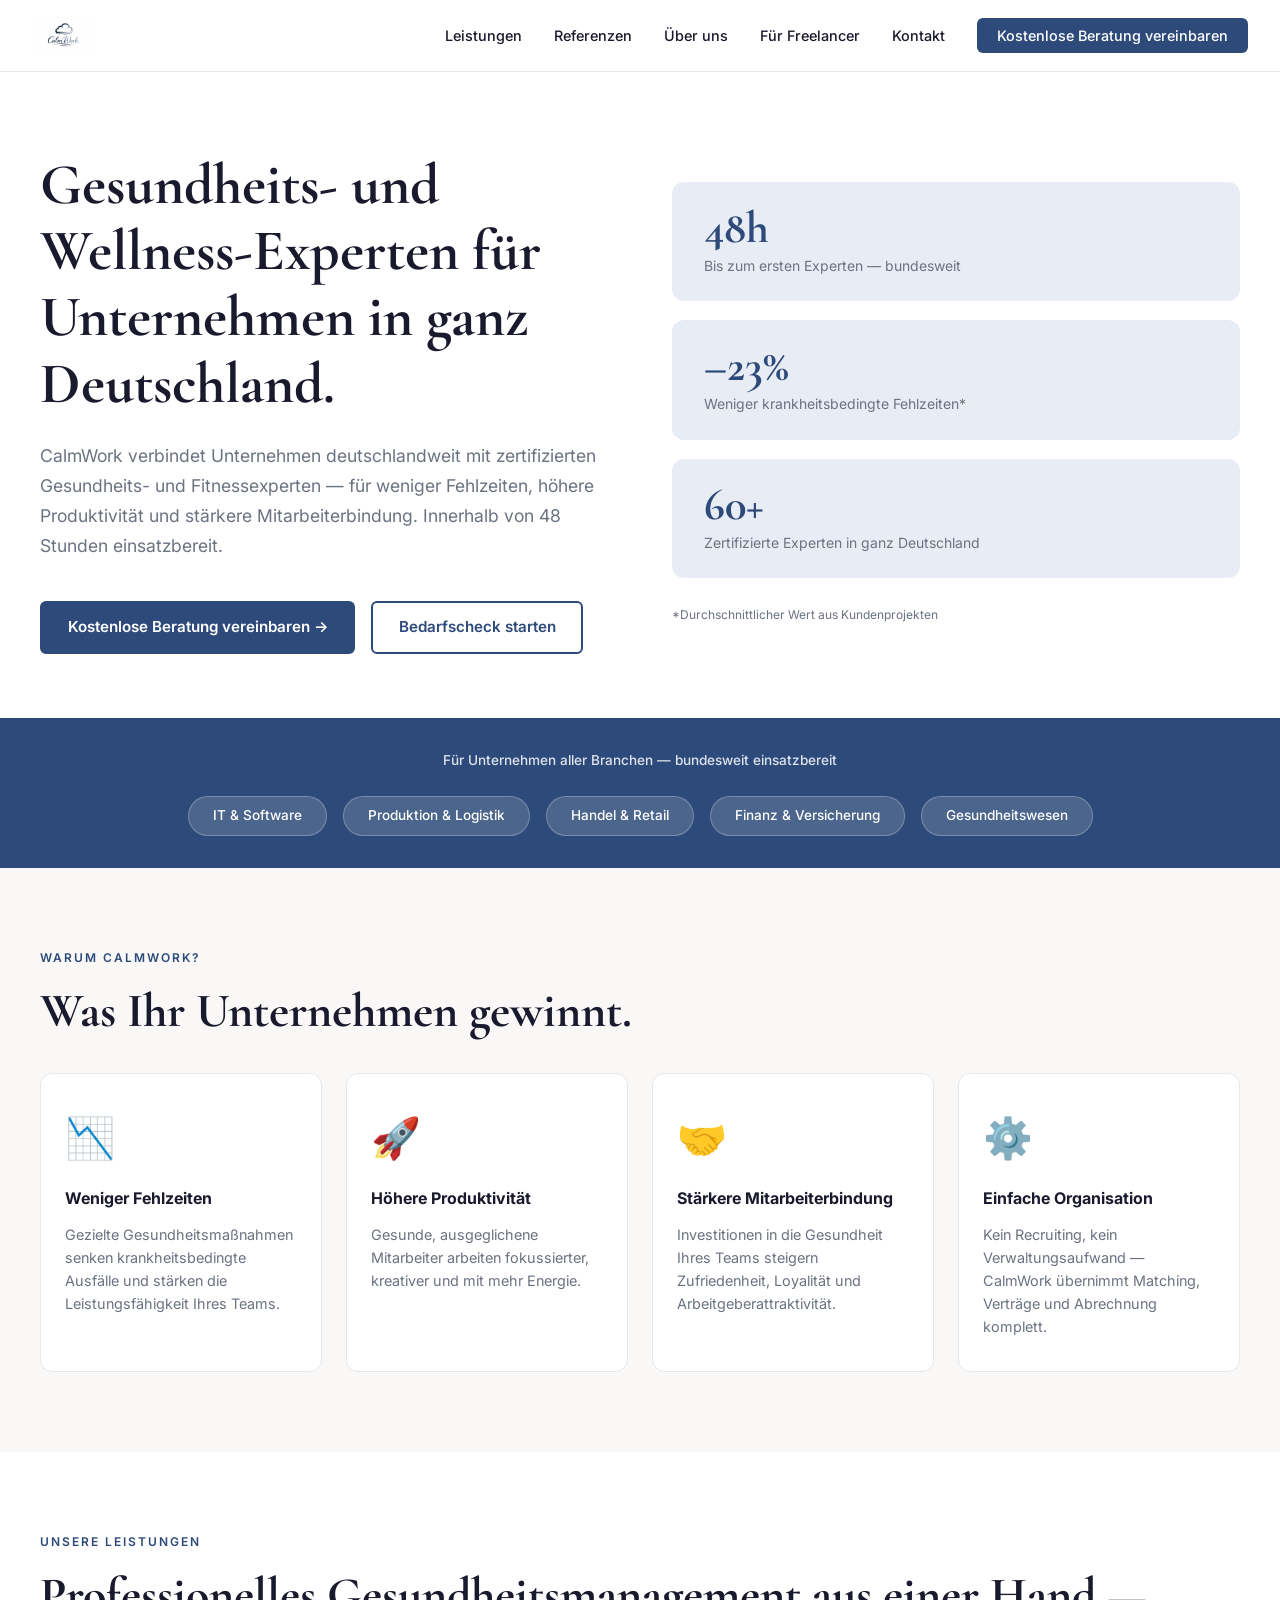
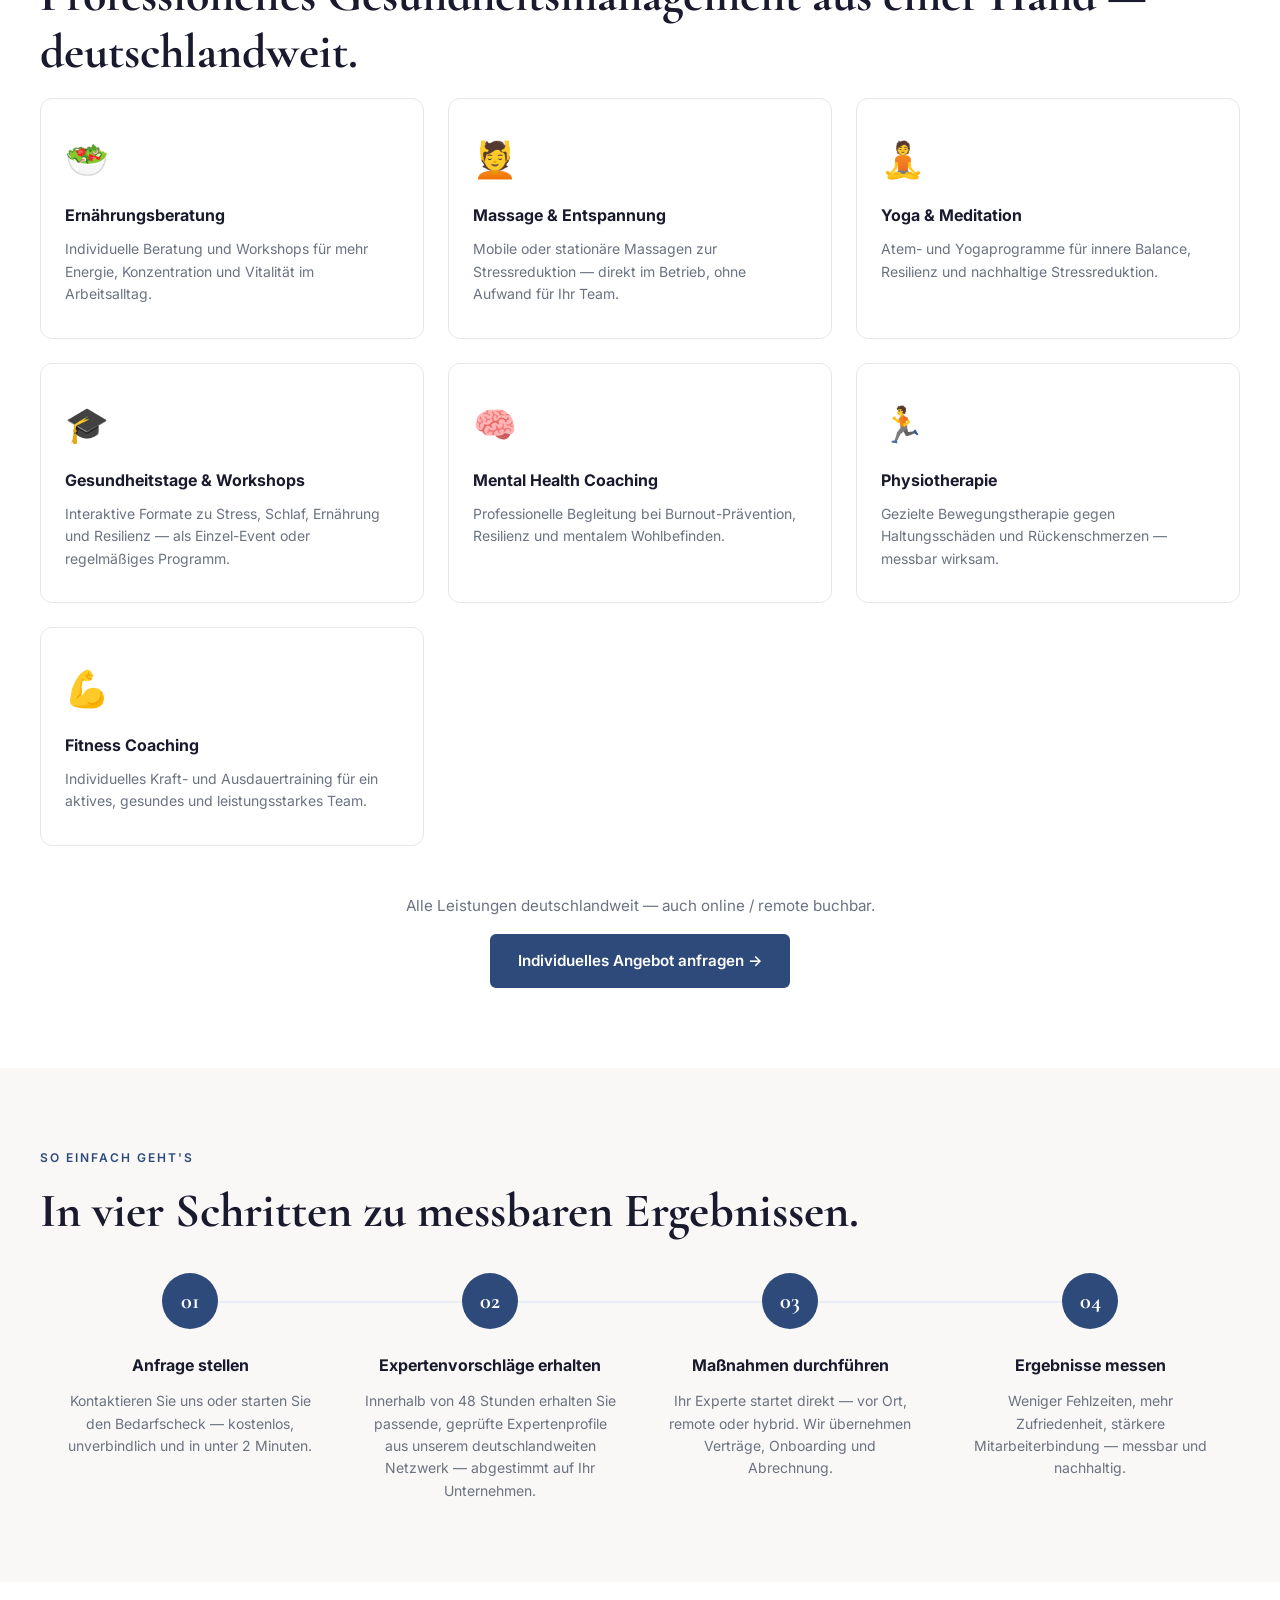
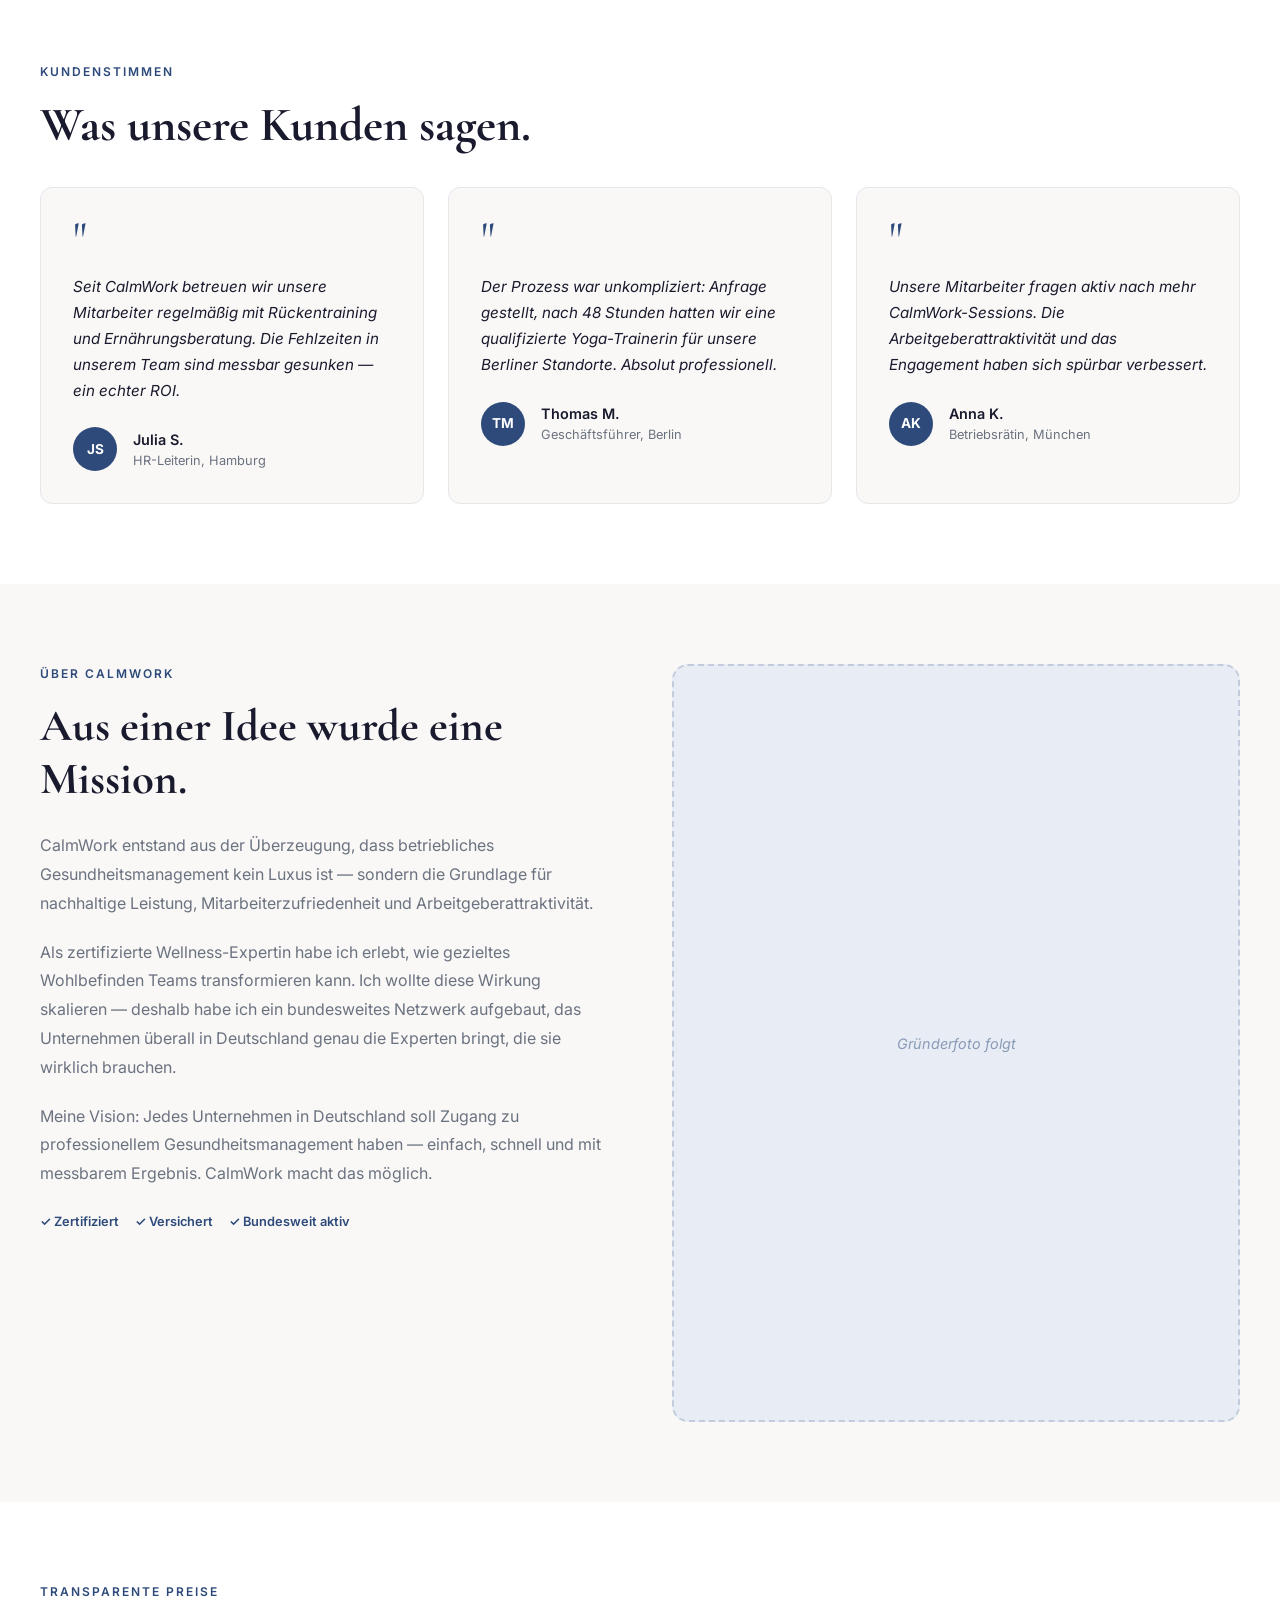
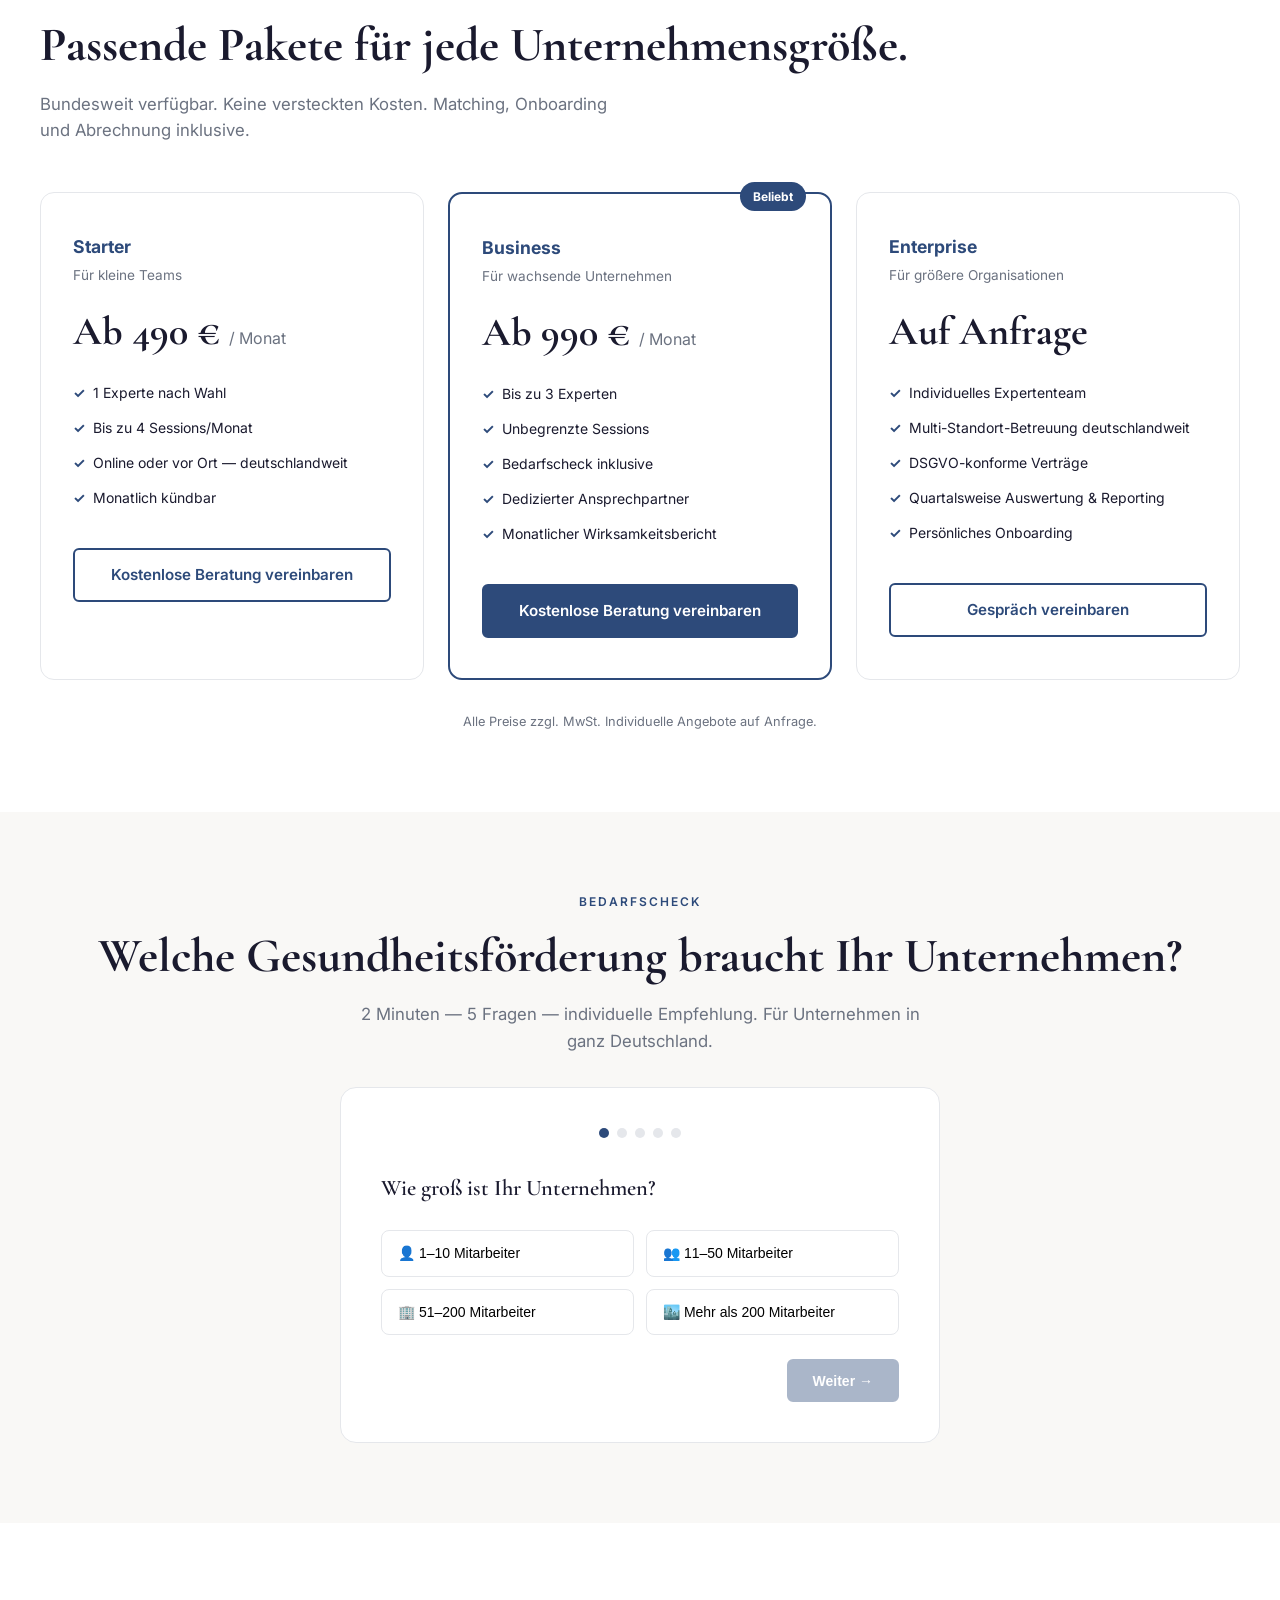
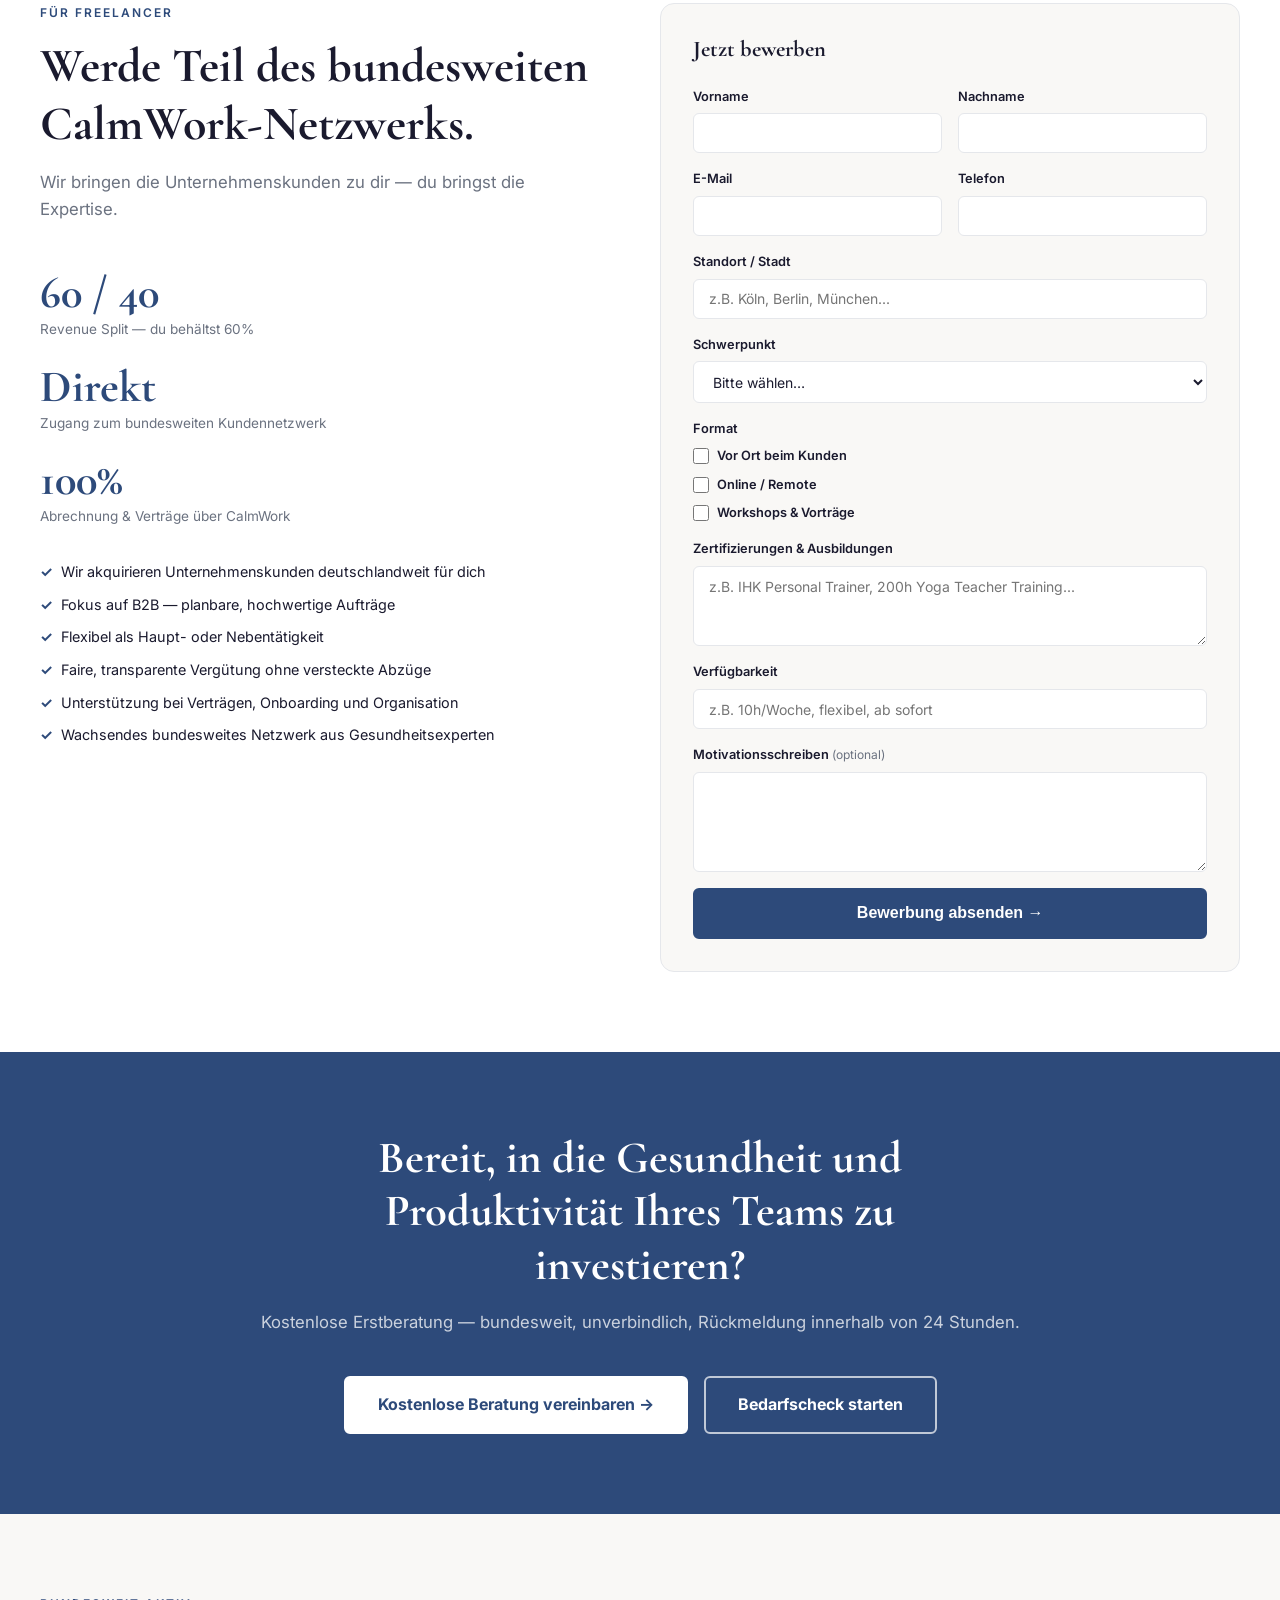
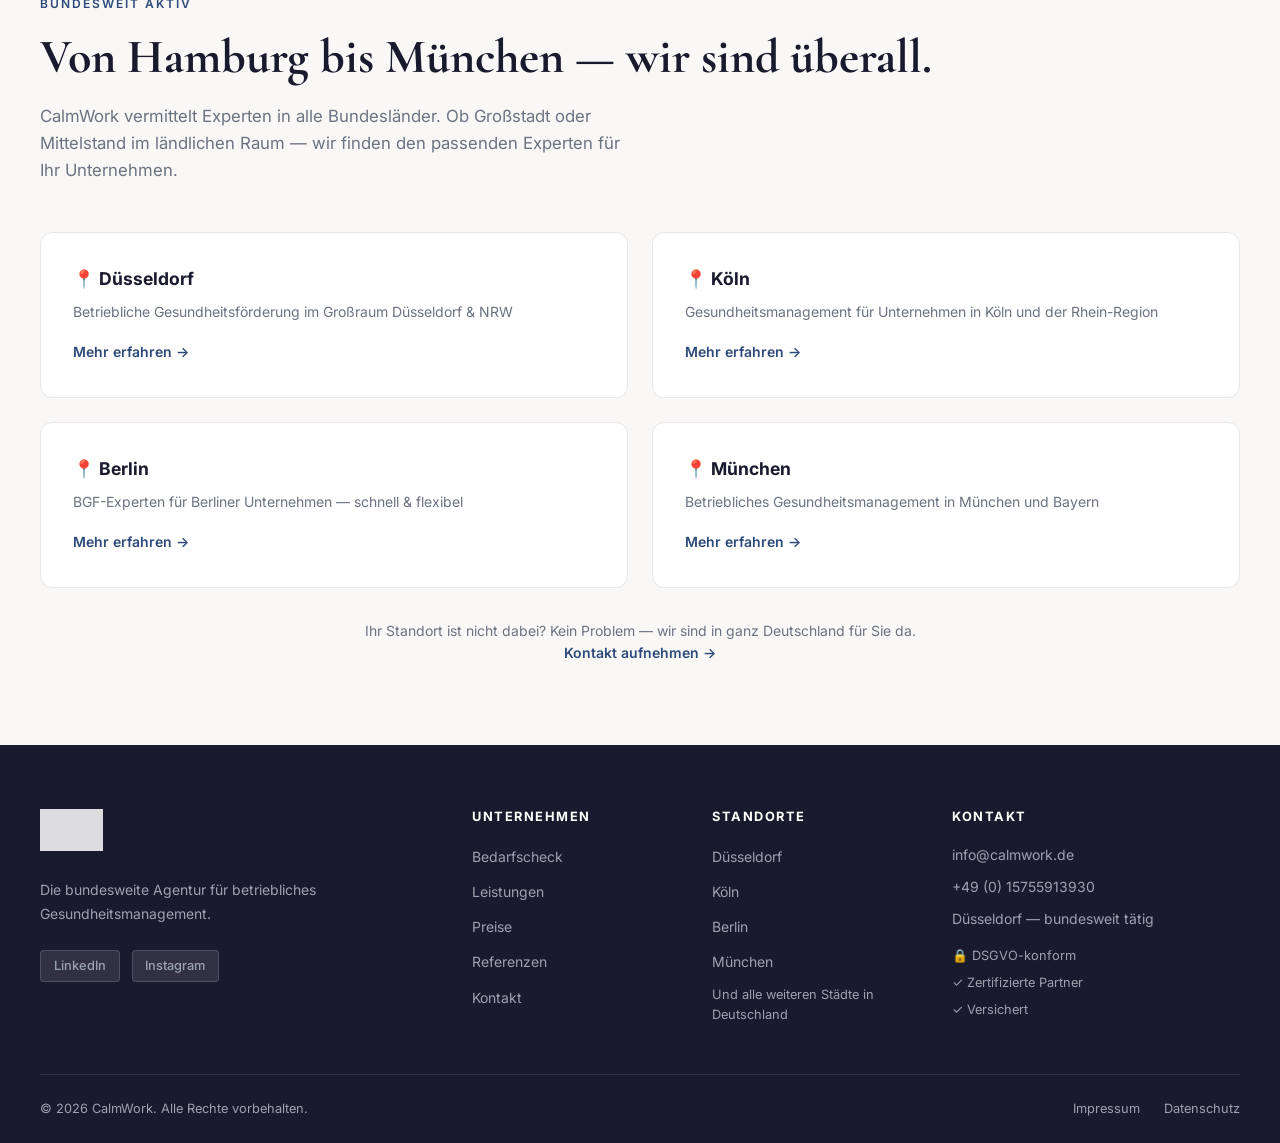
==== commit de957355: "Add files via upload" ====
--- a/index.html
+++ b/index.html
@@ -45,8 +45,8 @@
     a:focus-visible { outline: 2px solid var(--navy); outline-offset: 2px; border-radius: 2px; }
 
     img { max-width: 100%; height: auto; }
-    .nav-logo img { height: 32px; width: auto; }
-    .footer-col img { height: 32px; width: auto; }
+    .nav-logo img { height: 42px; width: auto; }
+    .footer-col img { height: 42px; width: auto; }
 
     /* ── NAV ── */
     nav {
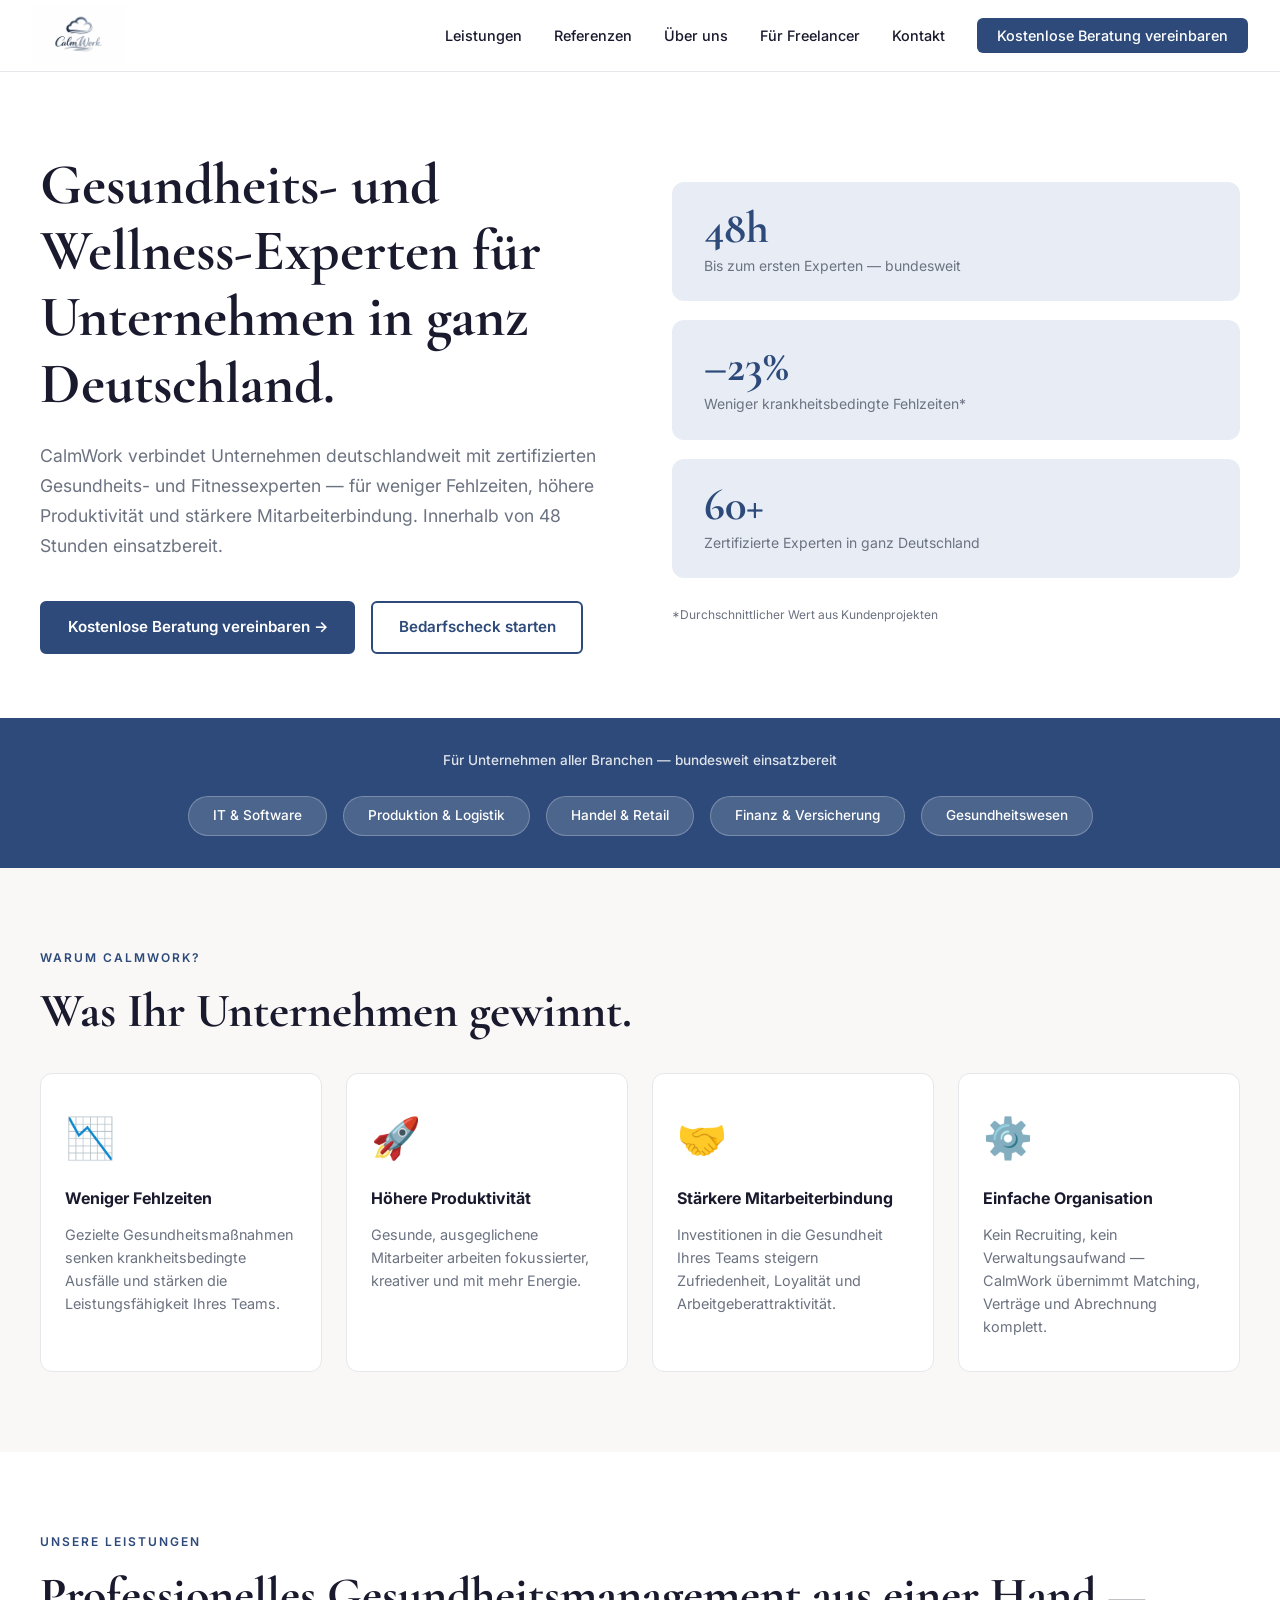
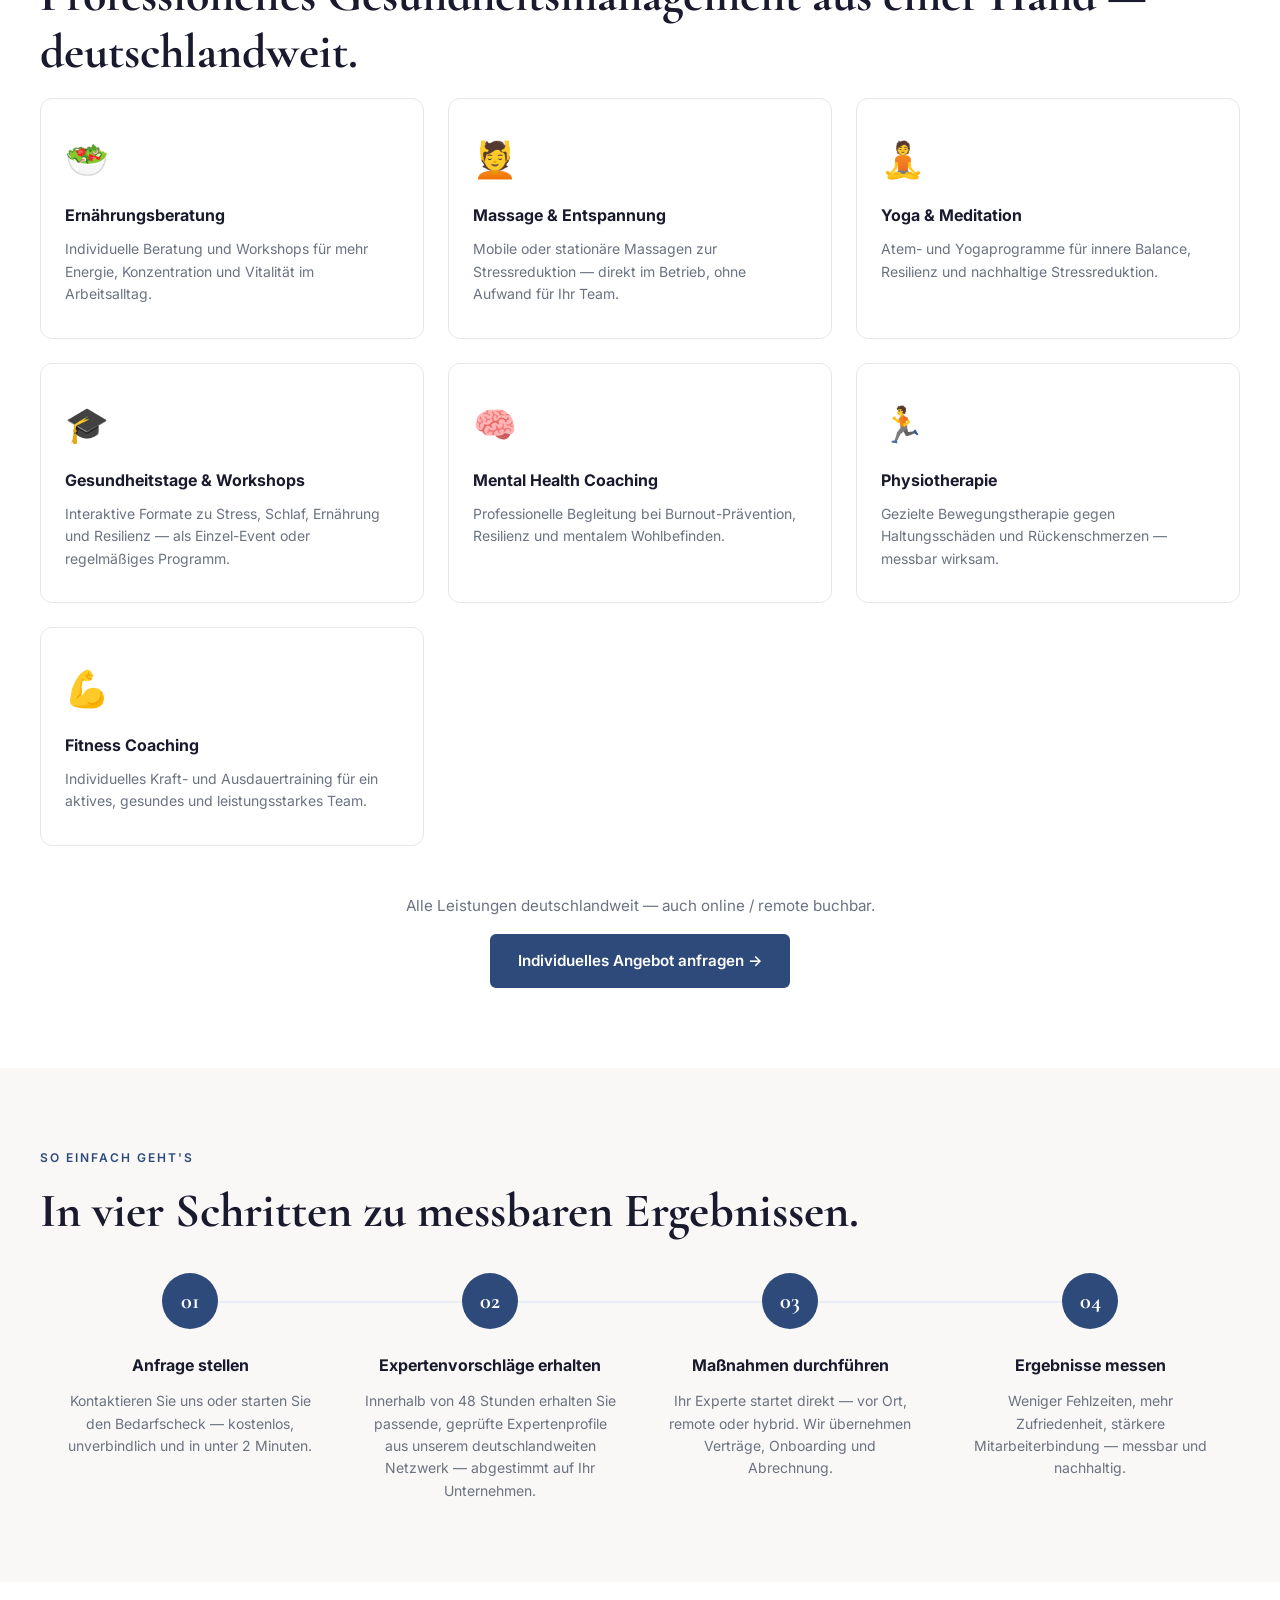
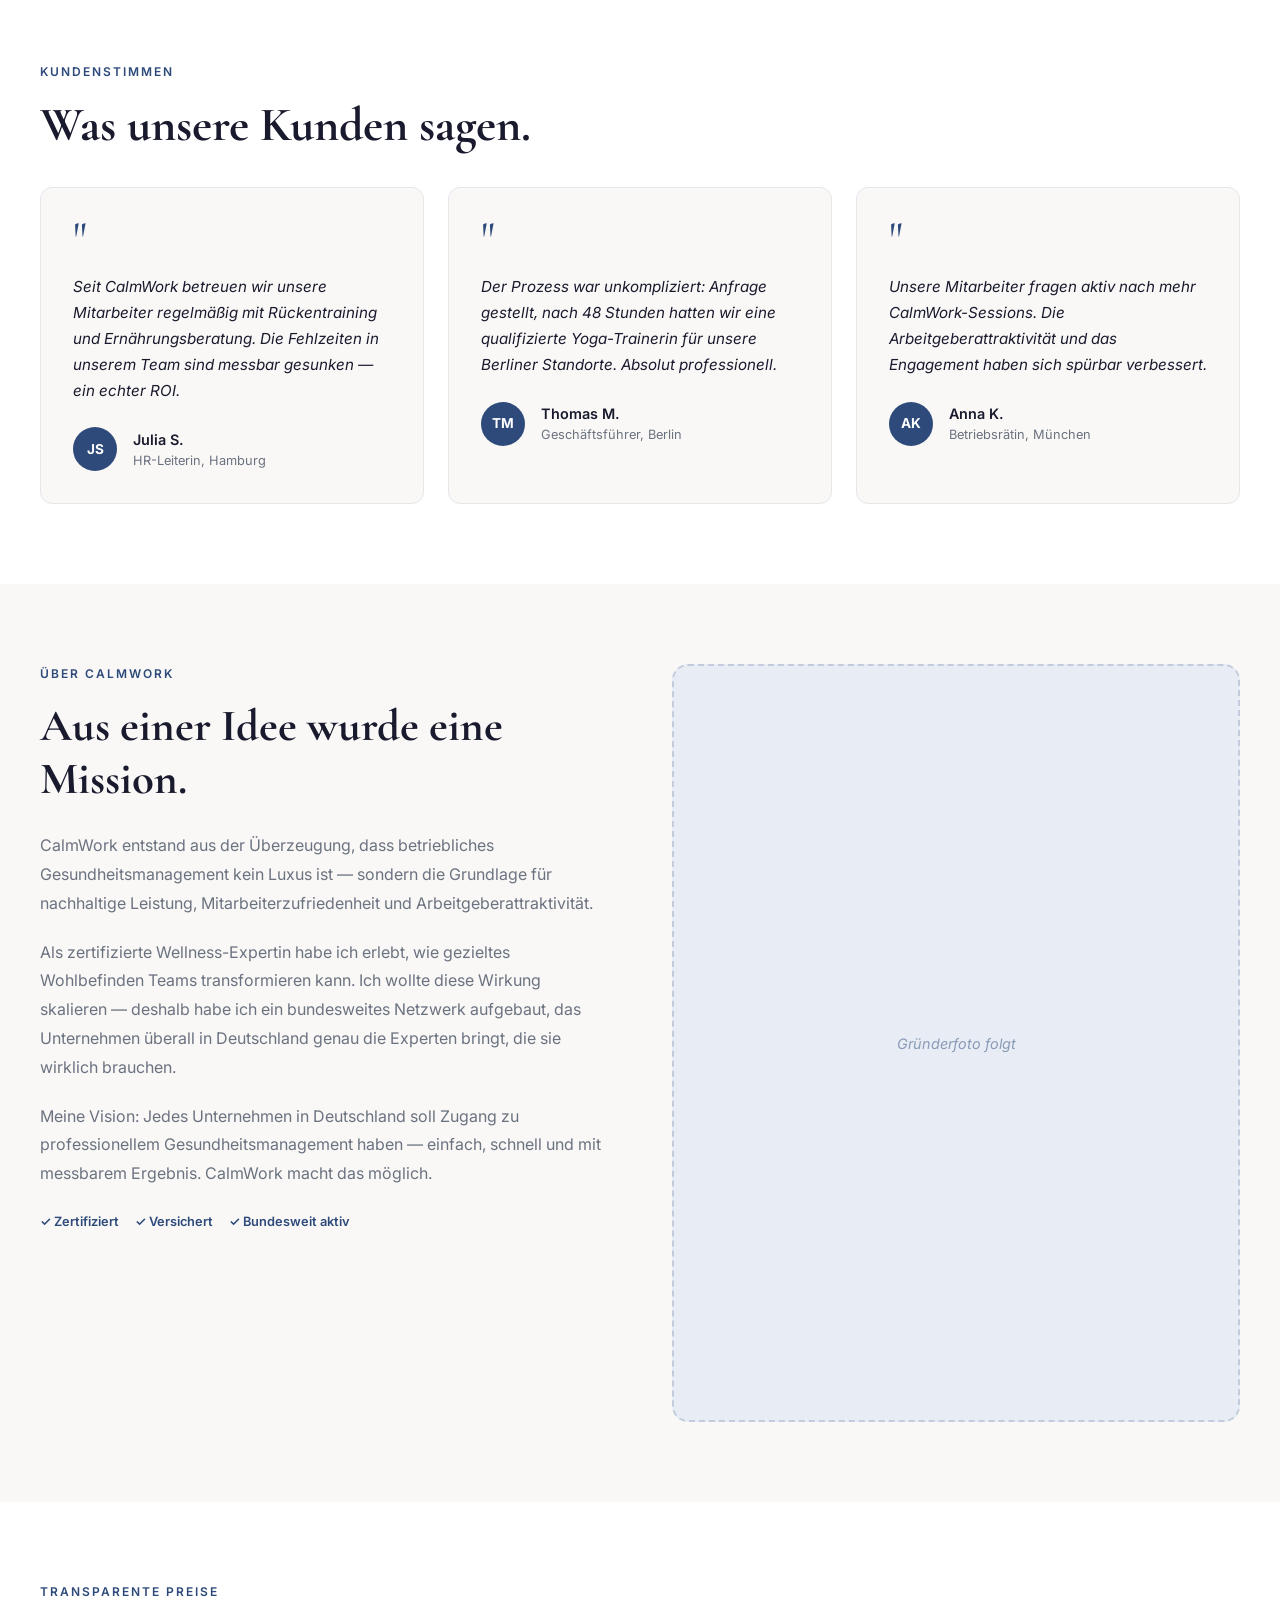
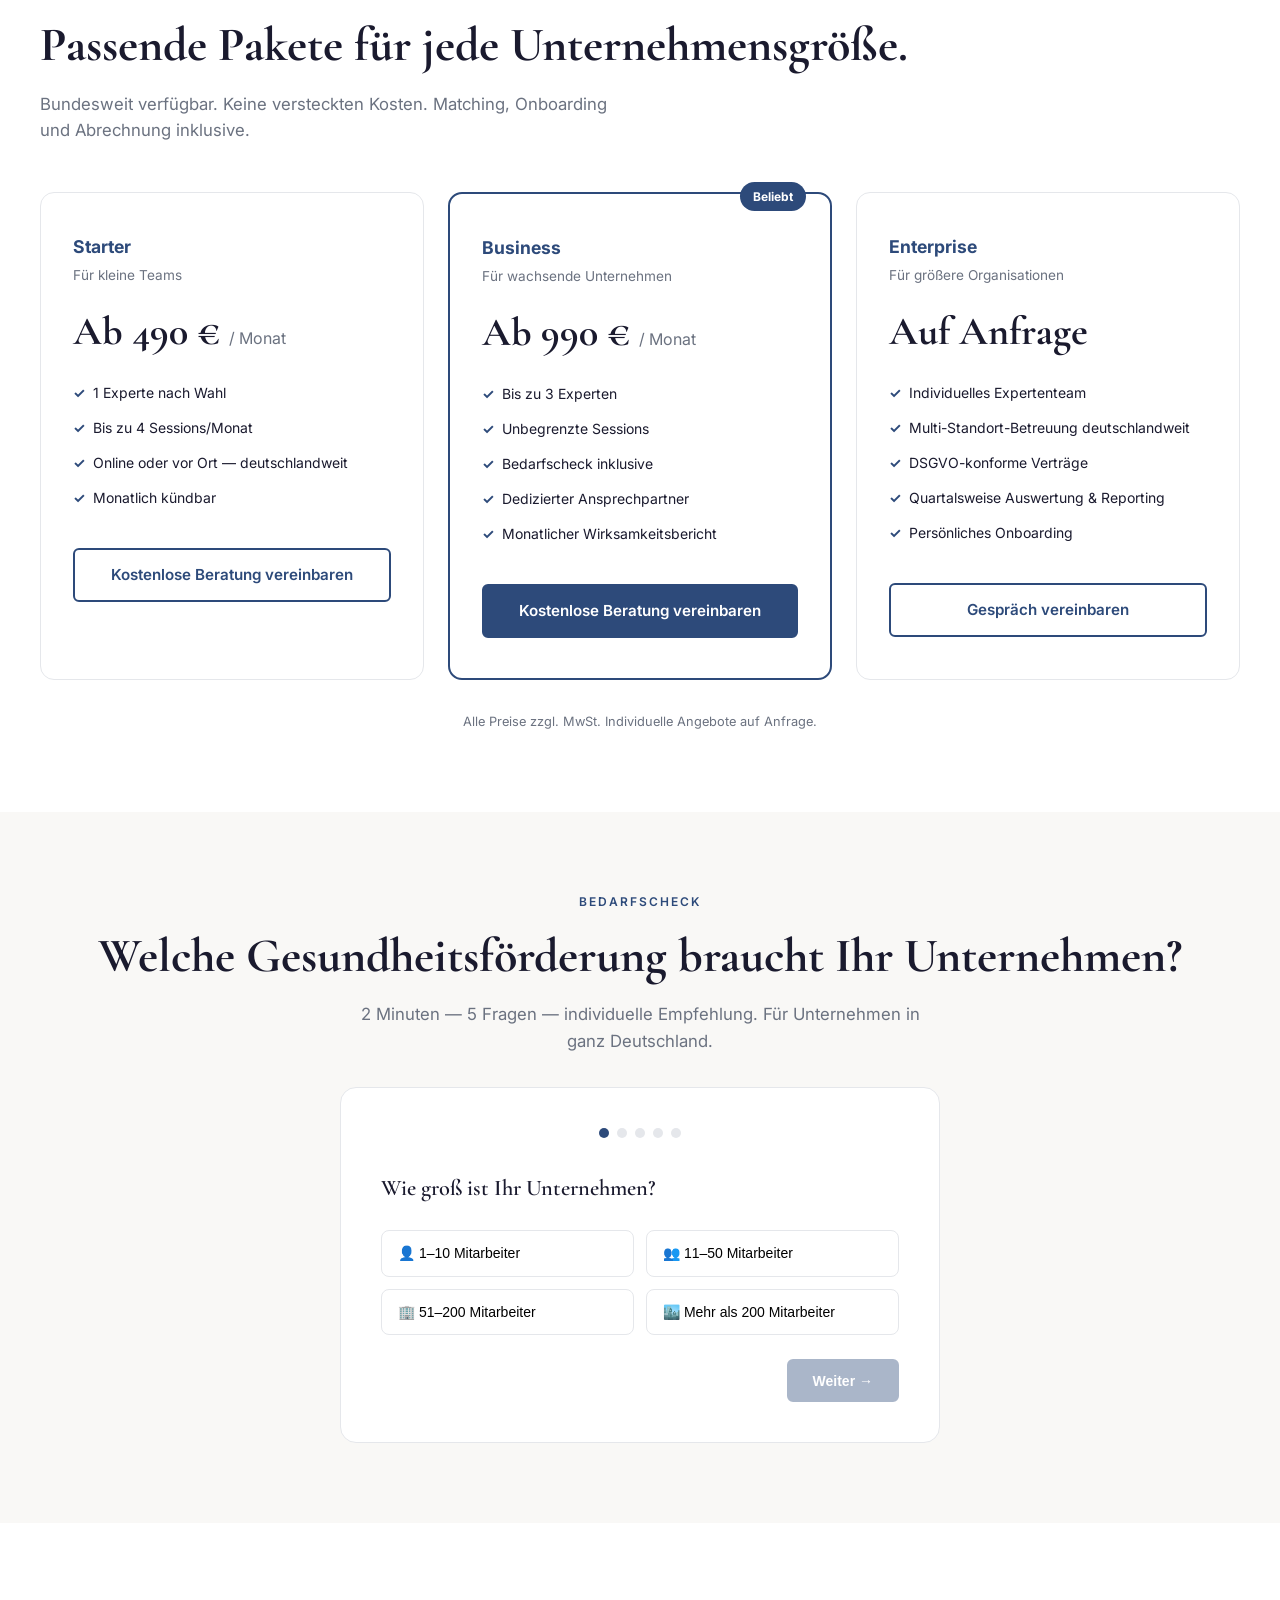
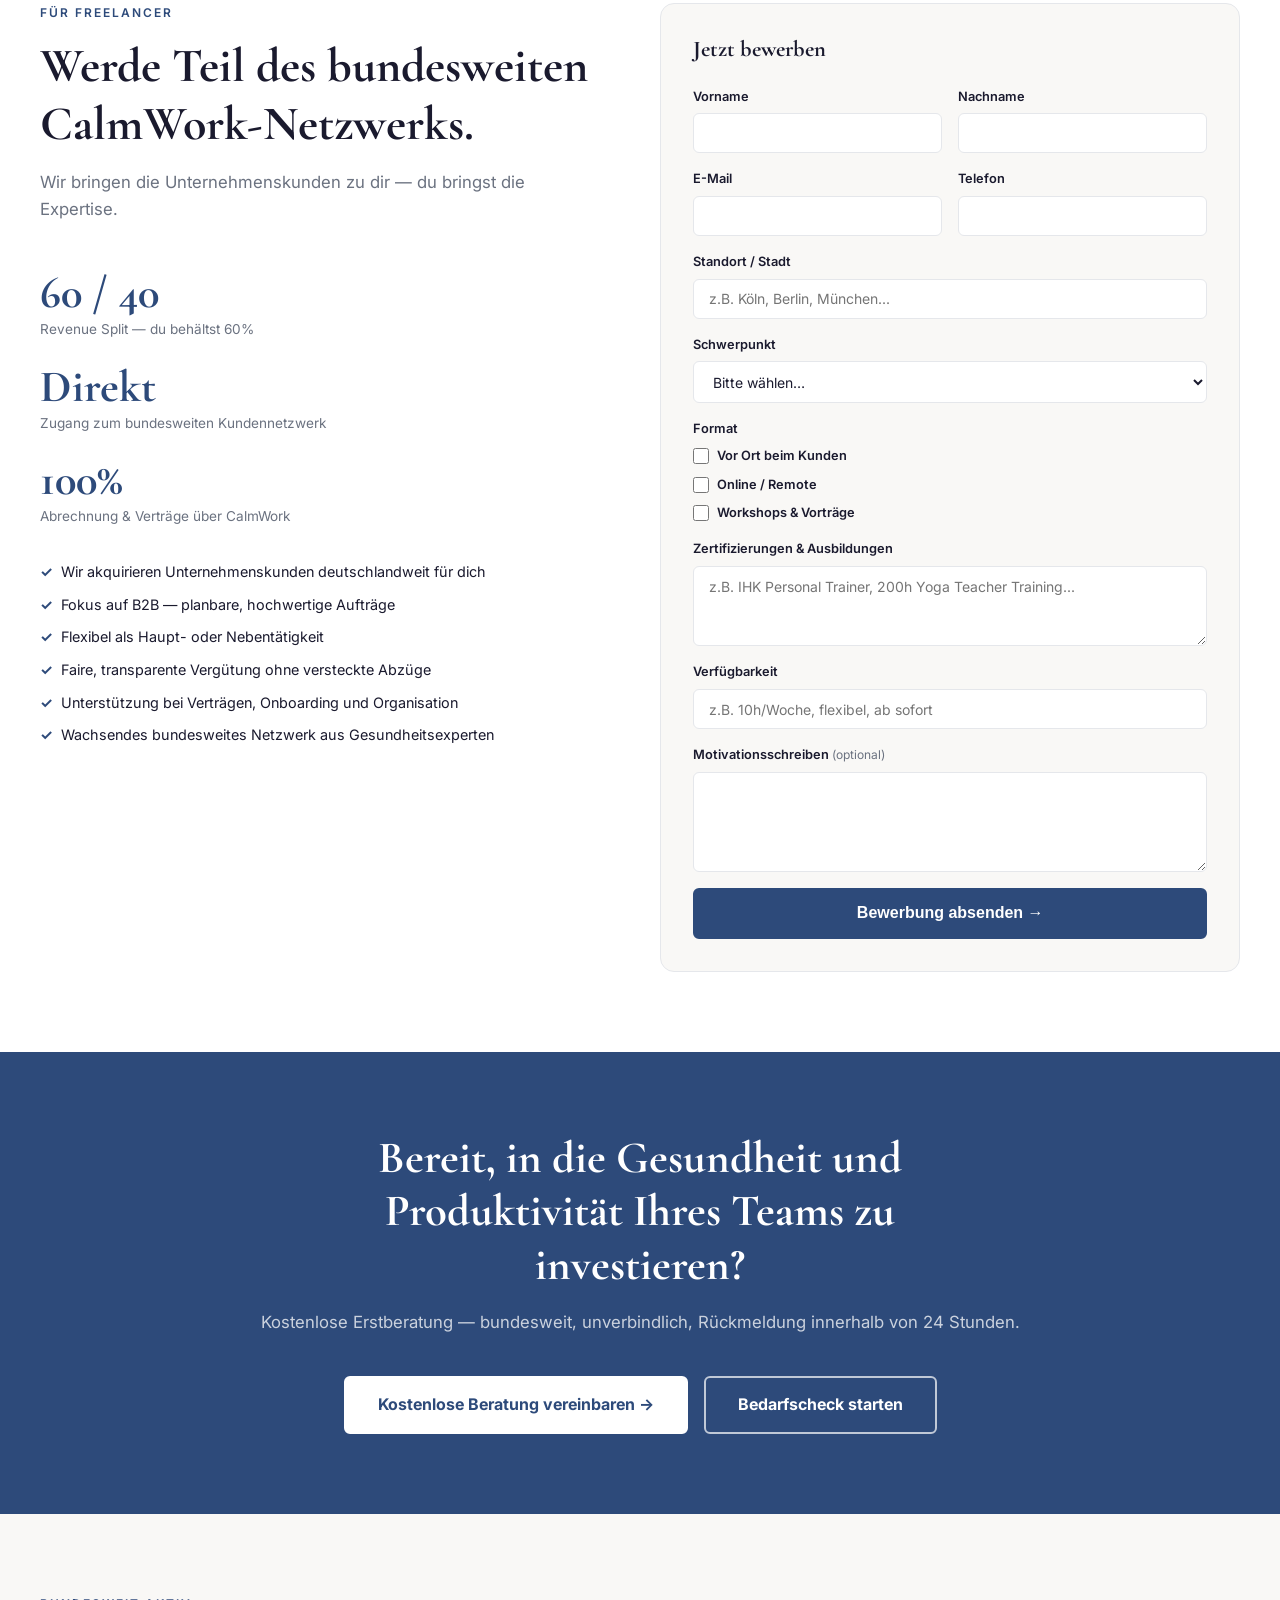
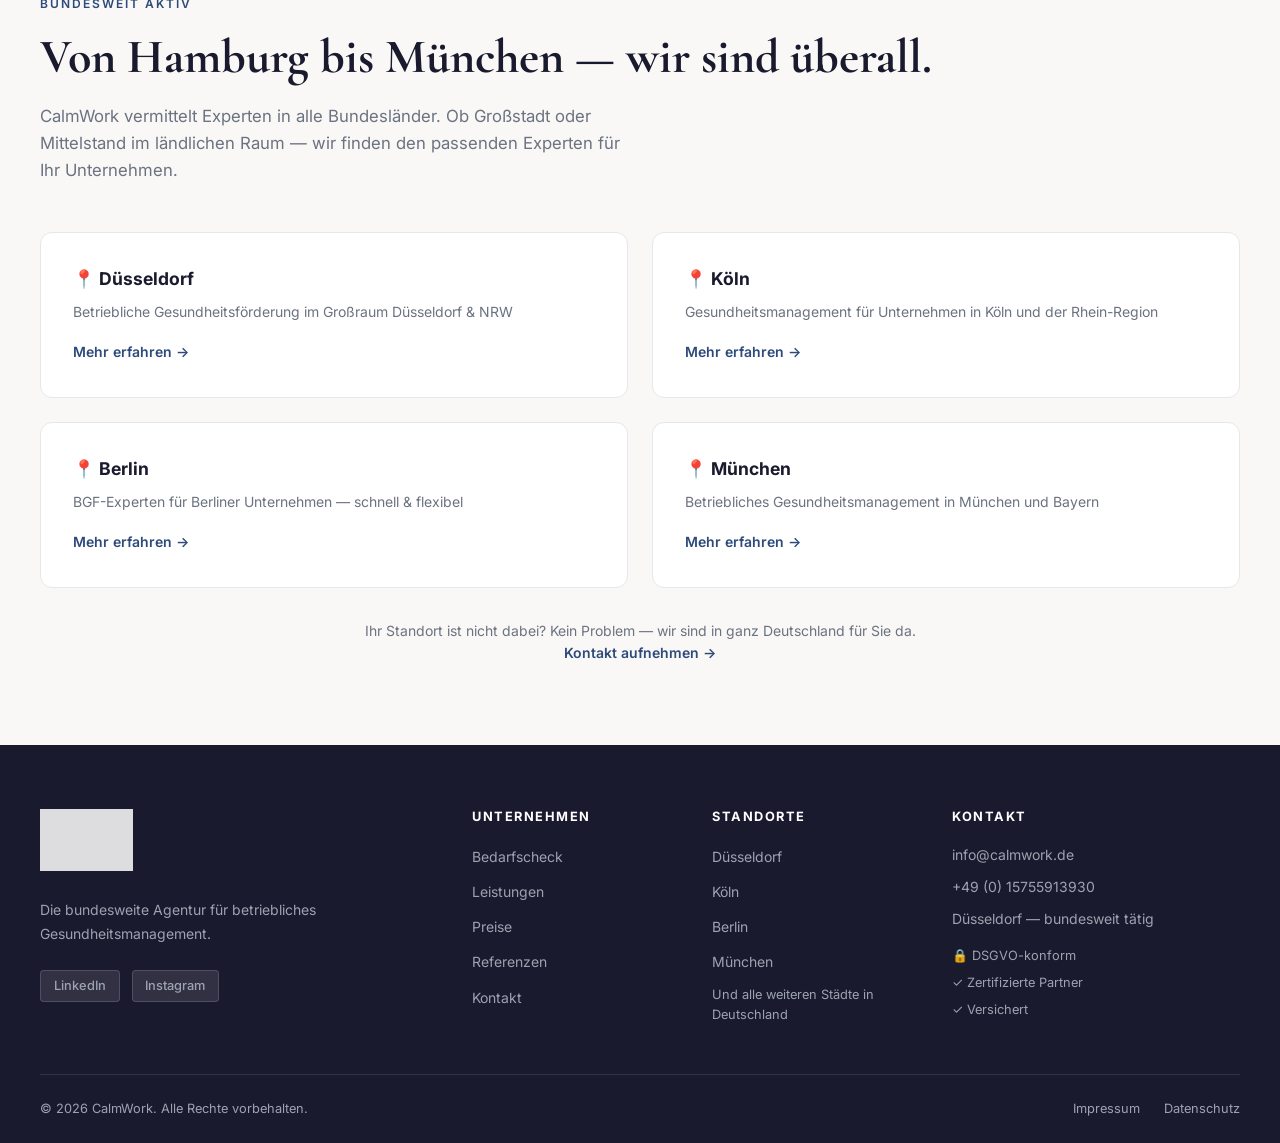
==== commit 5a599789: "Add files via upload" ====
--- a/index.html
+++ b/index.html
@@ -45,8 +45,8 @@
     a:focus-visible { outline: 2px solid var(--navy); outline-offset: 2px; border-radius: 2px; }
 
     img { max-width: 100%; height: auto; }
-    .nav-logo img { height: 42px; width: auto; }
-    .footer-col img { height: 42px; width: auto; }
+    .nav-logo img { height: 62px; width: auto; }
+    .footer-col img { height: 62px; width: auto; }
 
     /* ── NAV ── */
     nav {
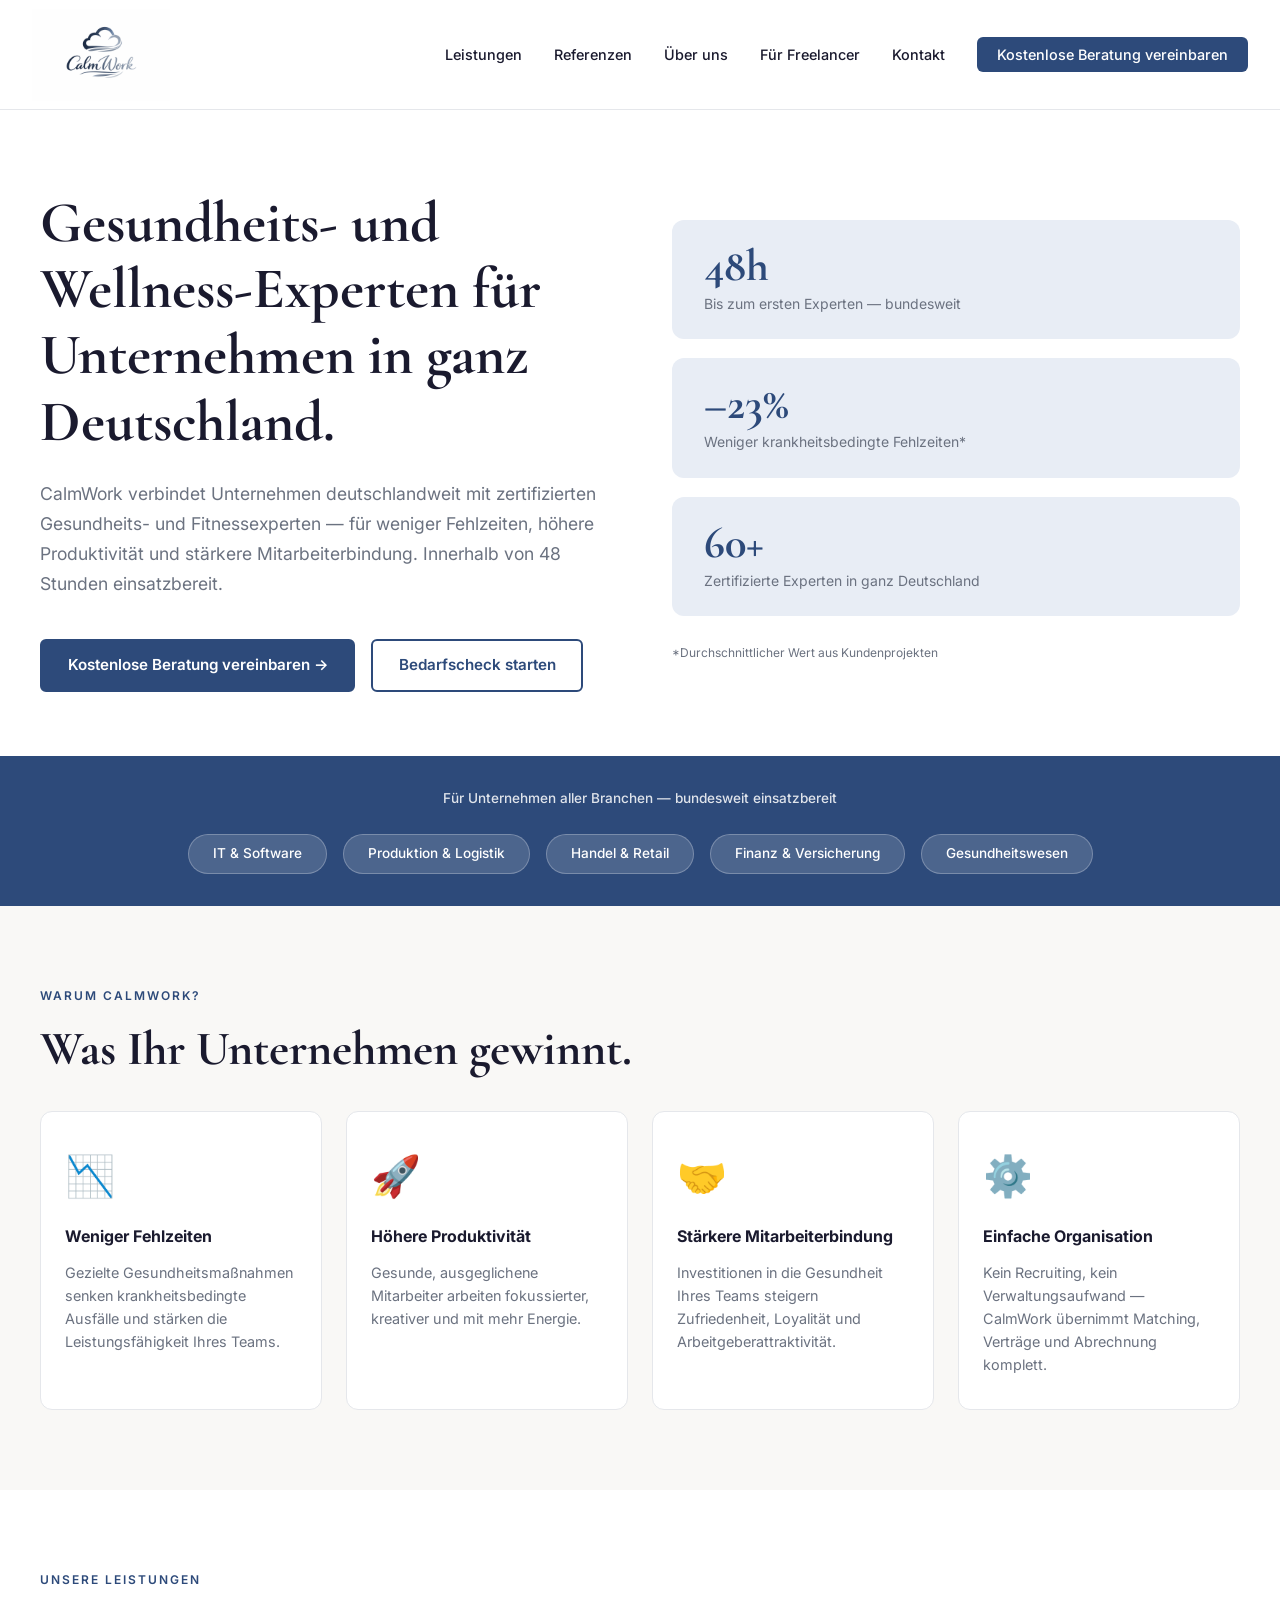
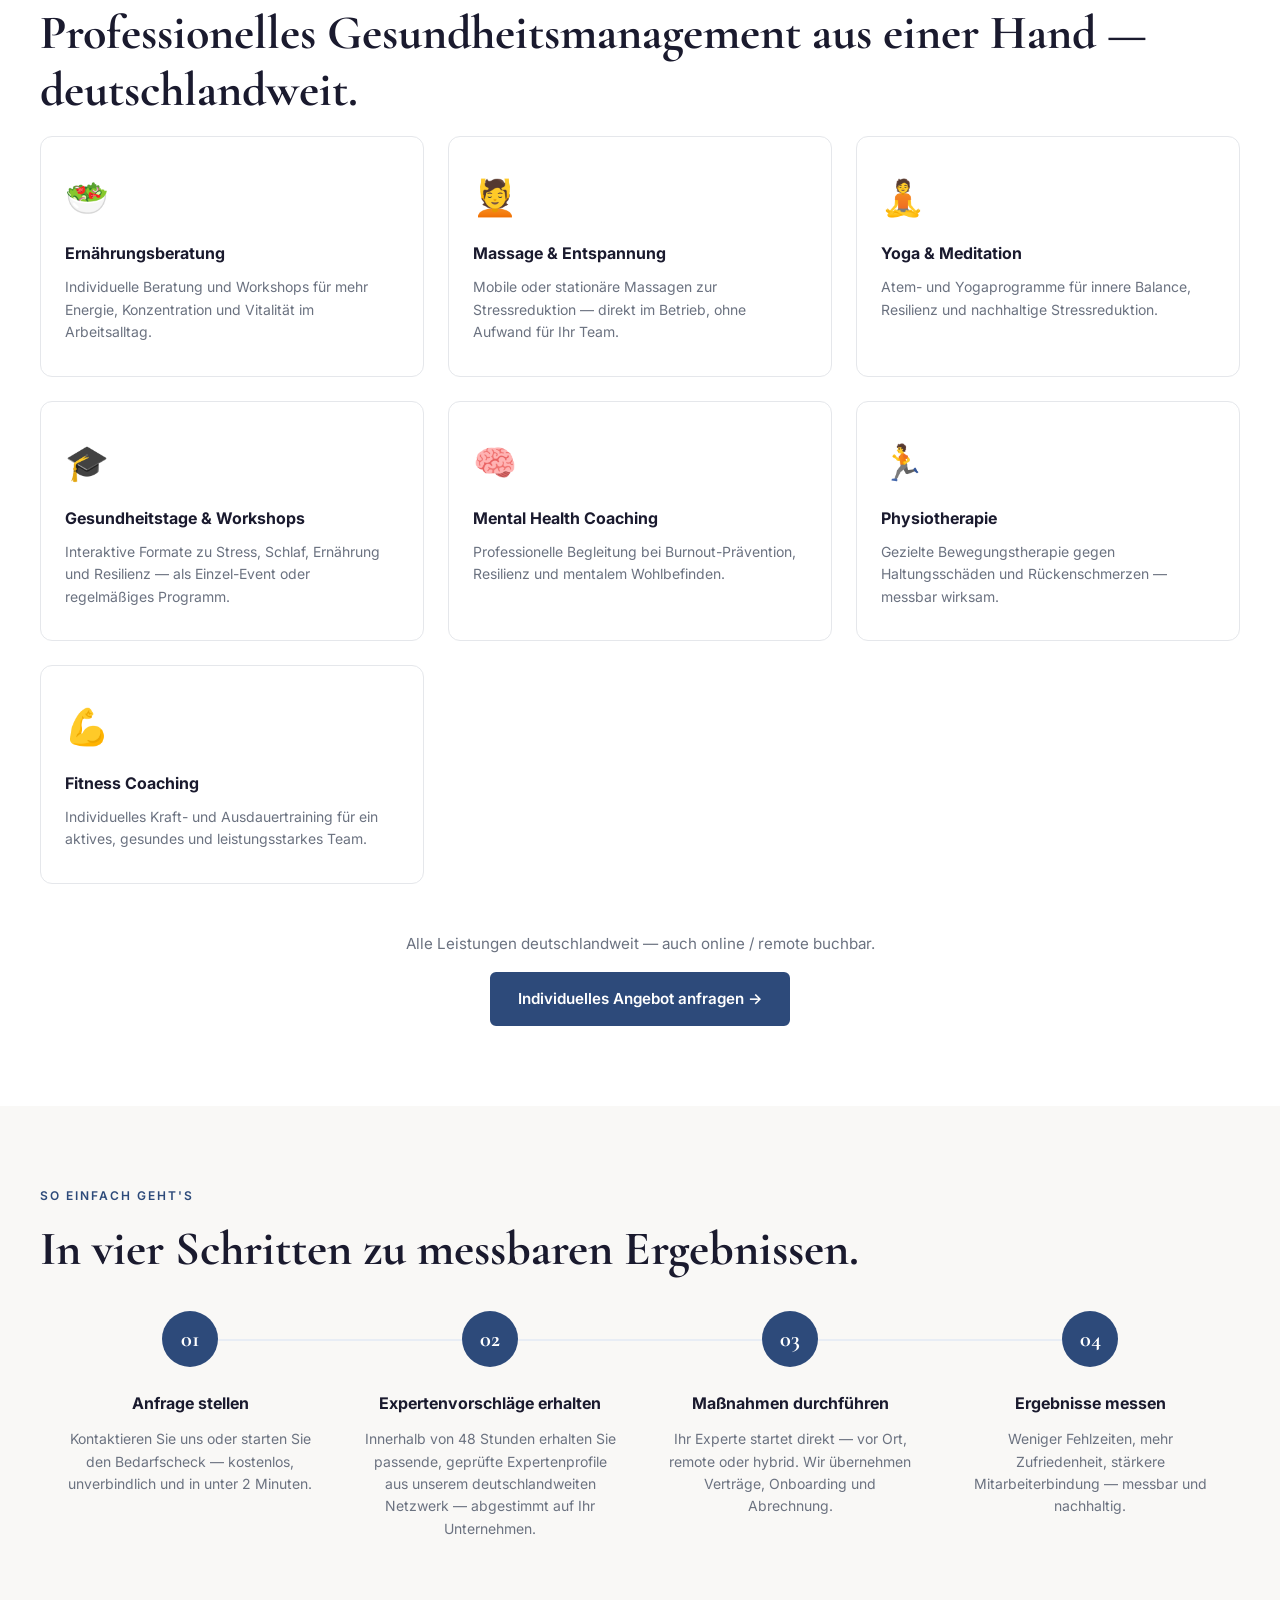
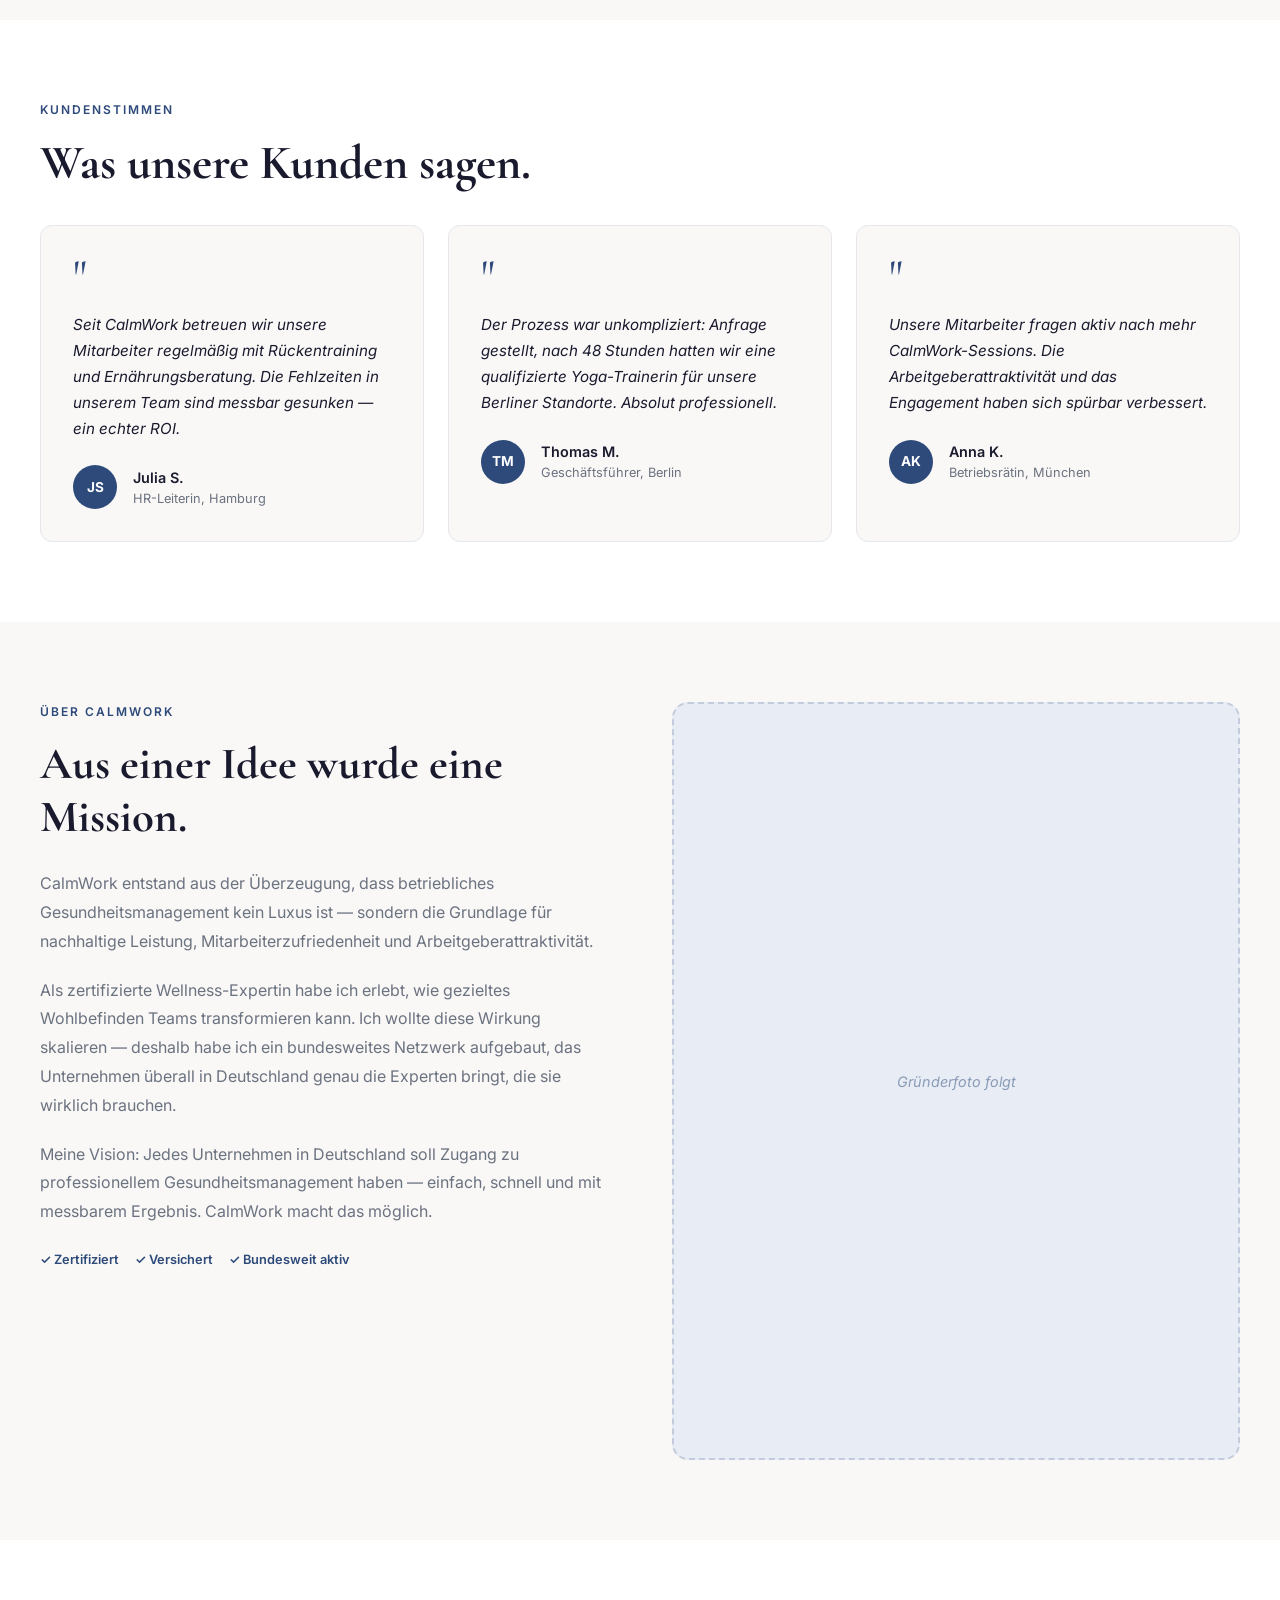
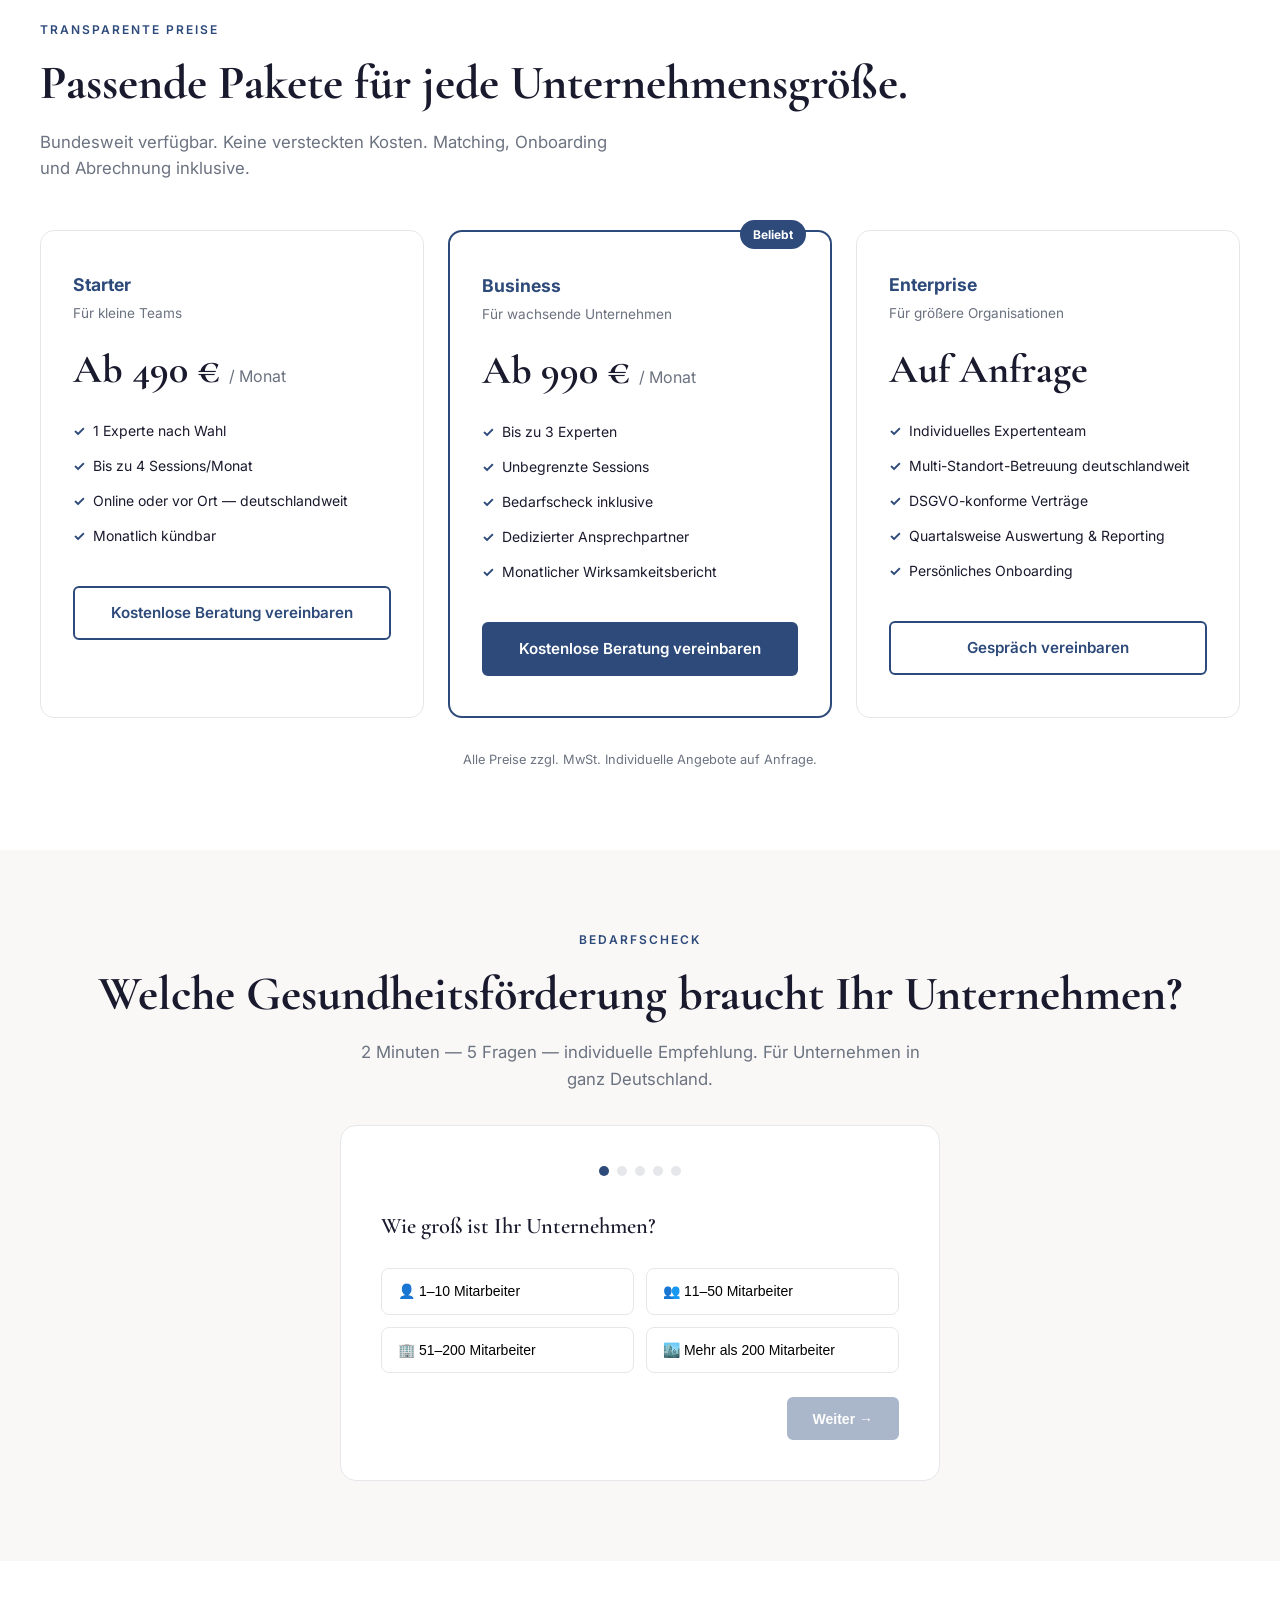
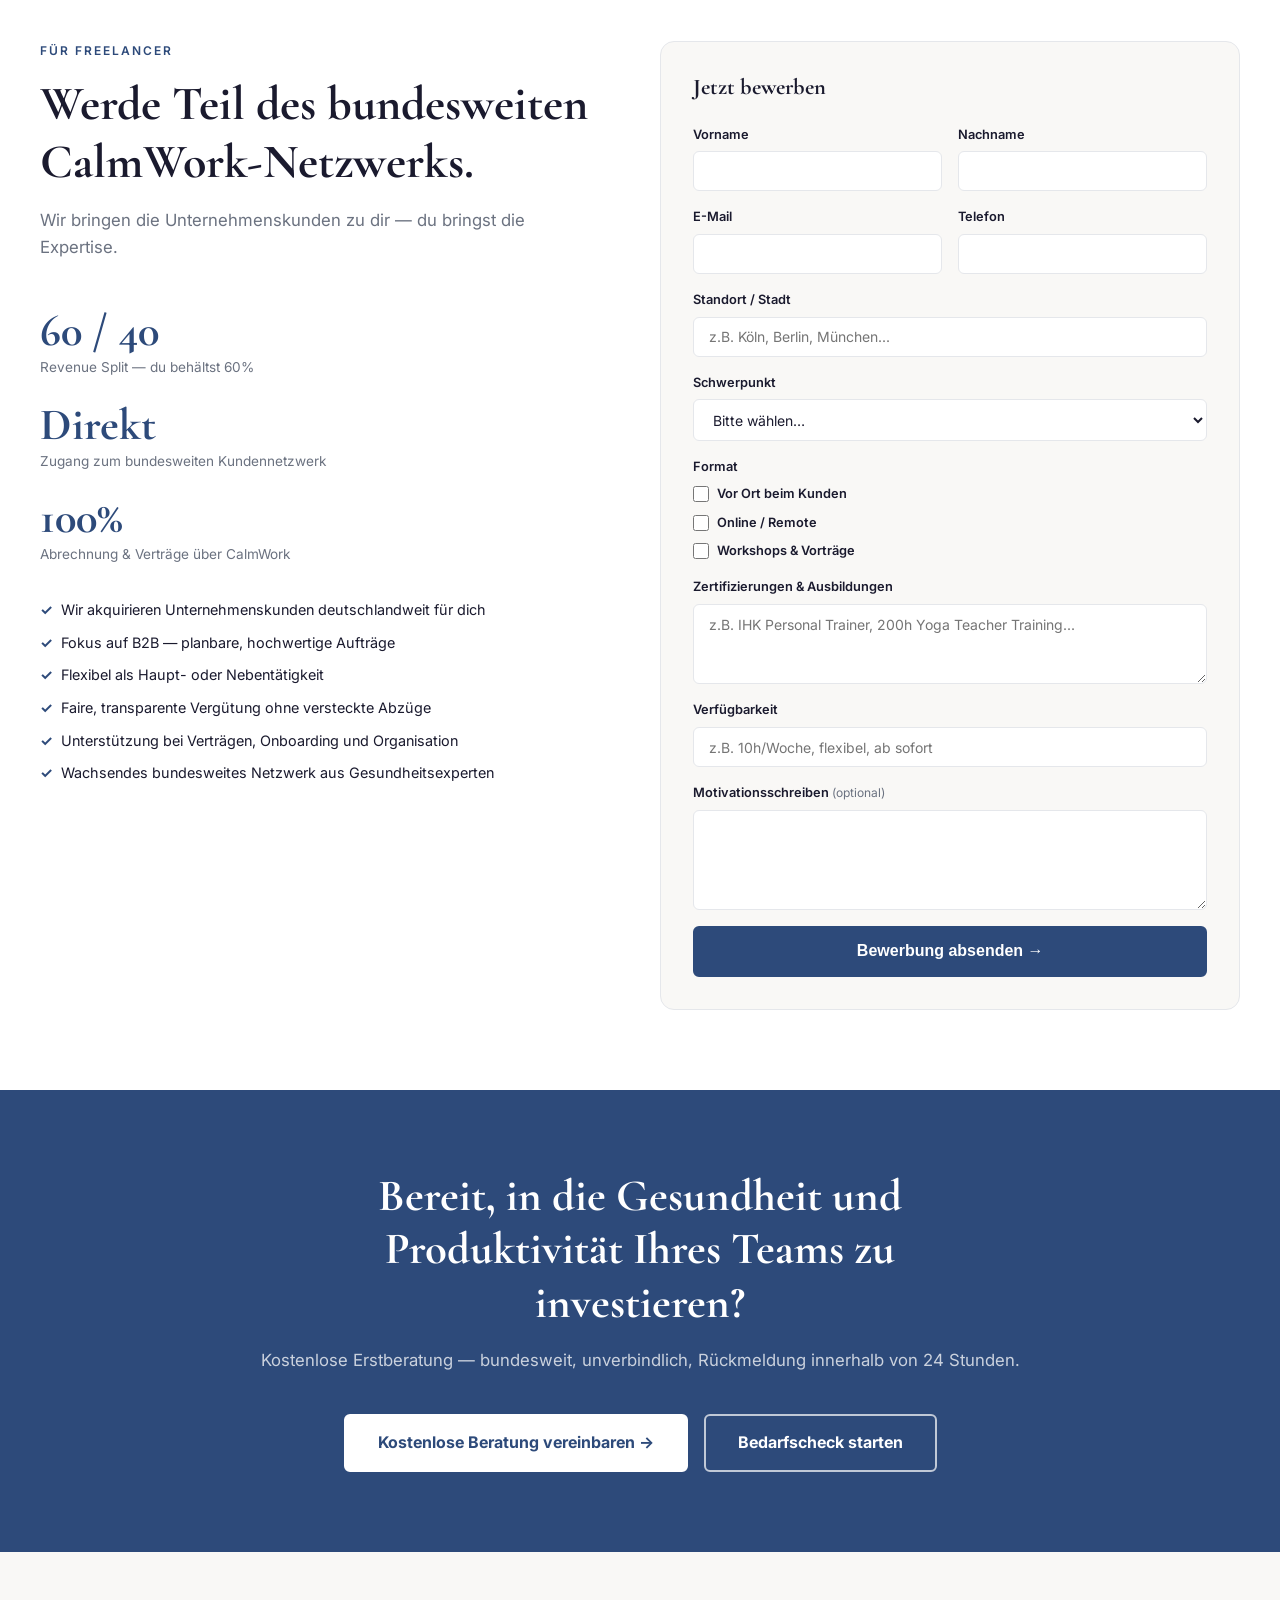
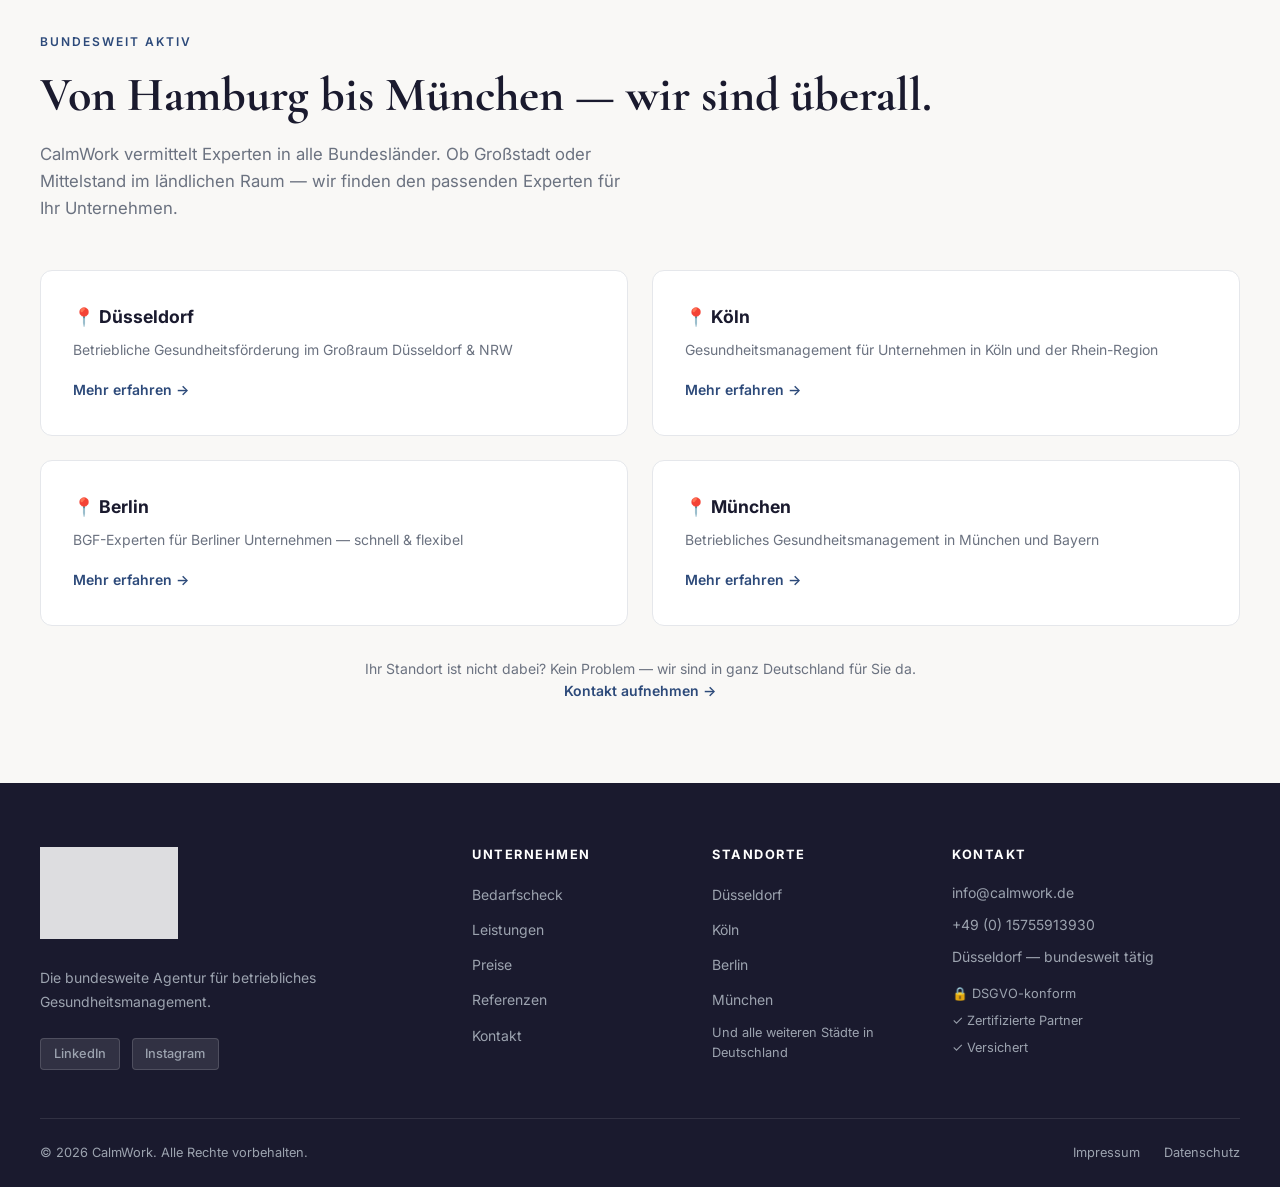
==== commit 0930dbbd: "Add files via upload" ====
--- a/index.html
+++ b/index.html
@@ -45,8 +45,8 @@
     a:focus-visible { outline: 2px solid var(--navy); outline-offset: 2px; border-radius: 2px; }
 
     img { max-width: 100%; height: auto; }
-    .nav-logo img { height: 62px; width: auto; }
-    .footer-col img { height: 62px; width: auto; }
+    .nav-logo img { height: 92px; width: auto; }
+    .footer-col img { height: 92px; width: auto; }
 
     /* ── NAV ── */
     nav {
@@ -59,7 +59,7 @@
       display: flex;
       align-items: center;
       justify-content: space-between;
-      height: 72px;
+      height: 110px;
       transition: box-shadow 0.2s ease;
     }
 
